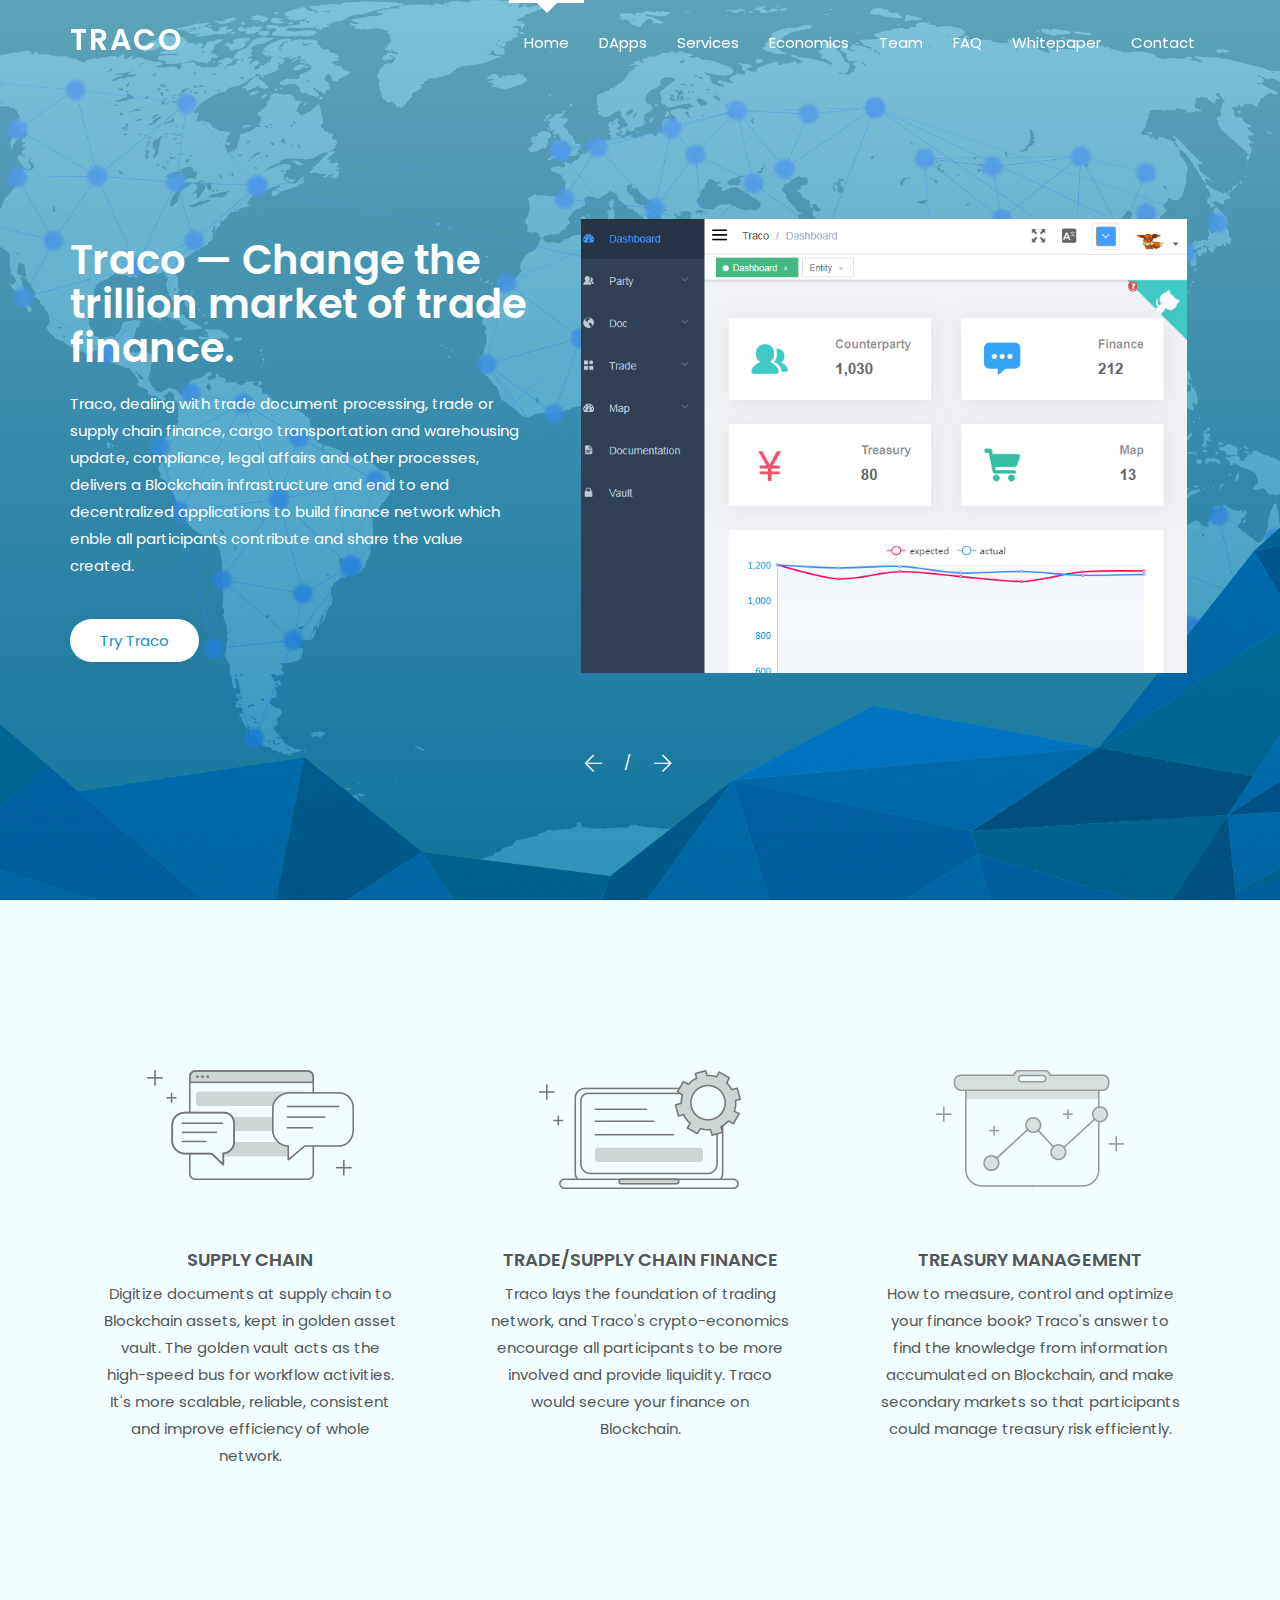
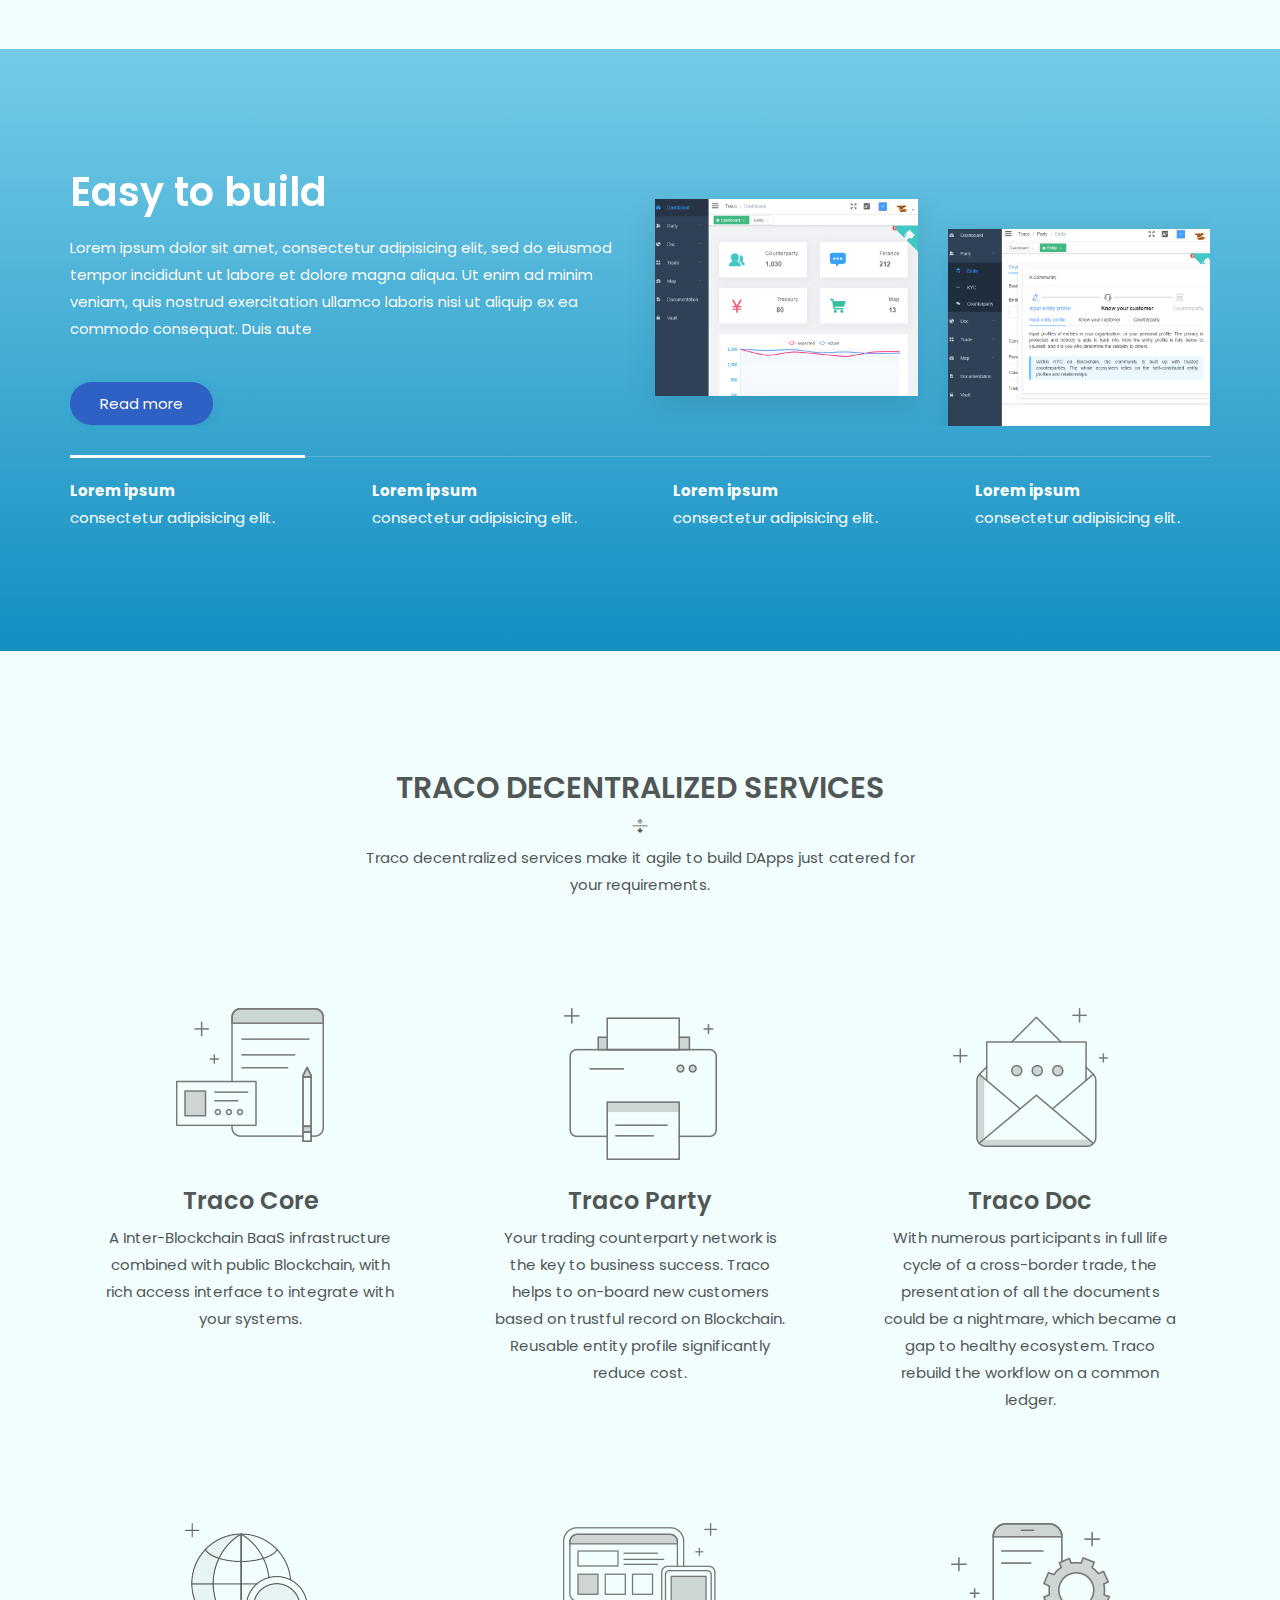
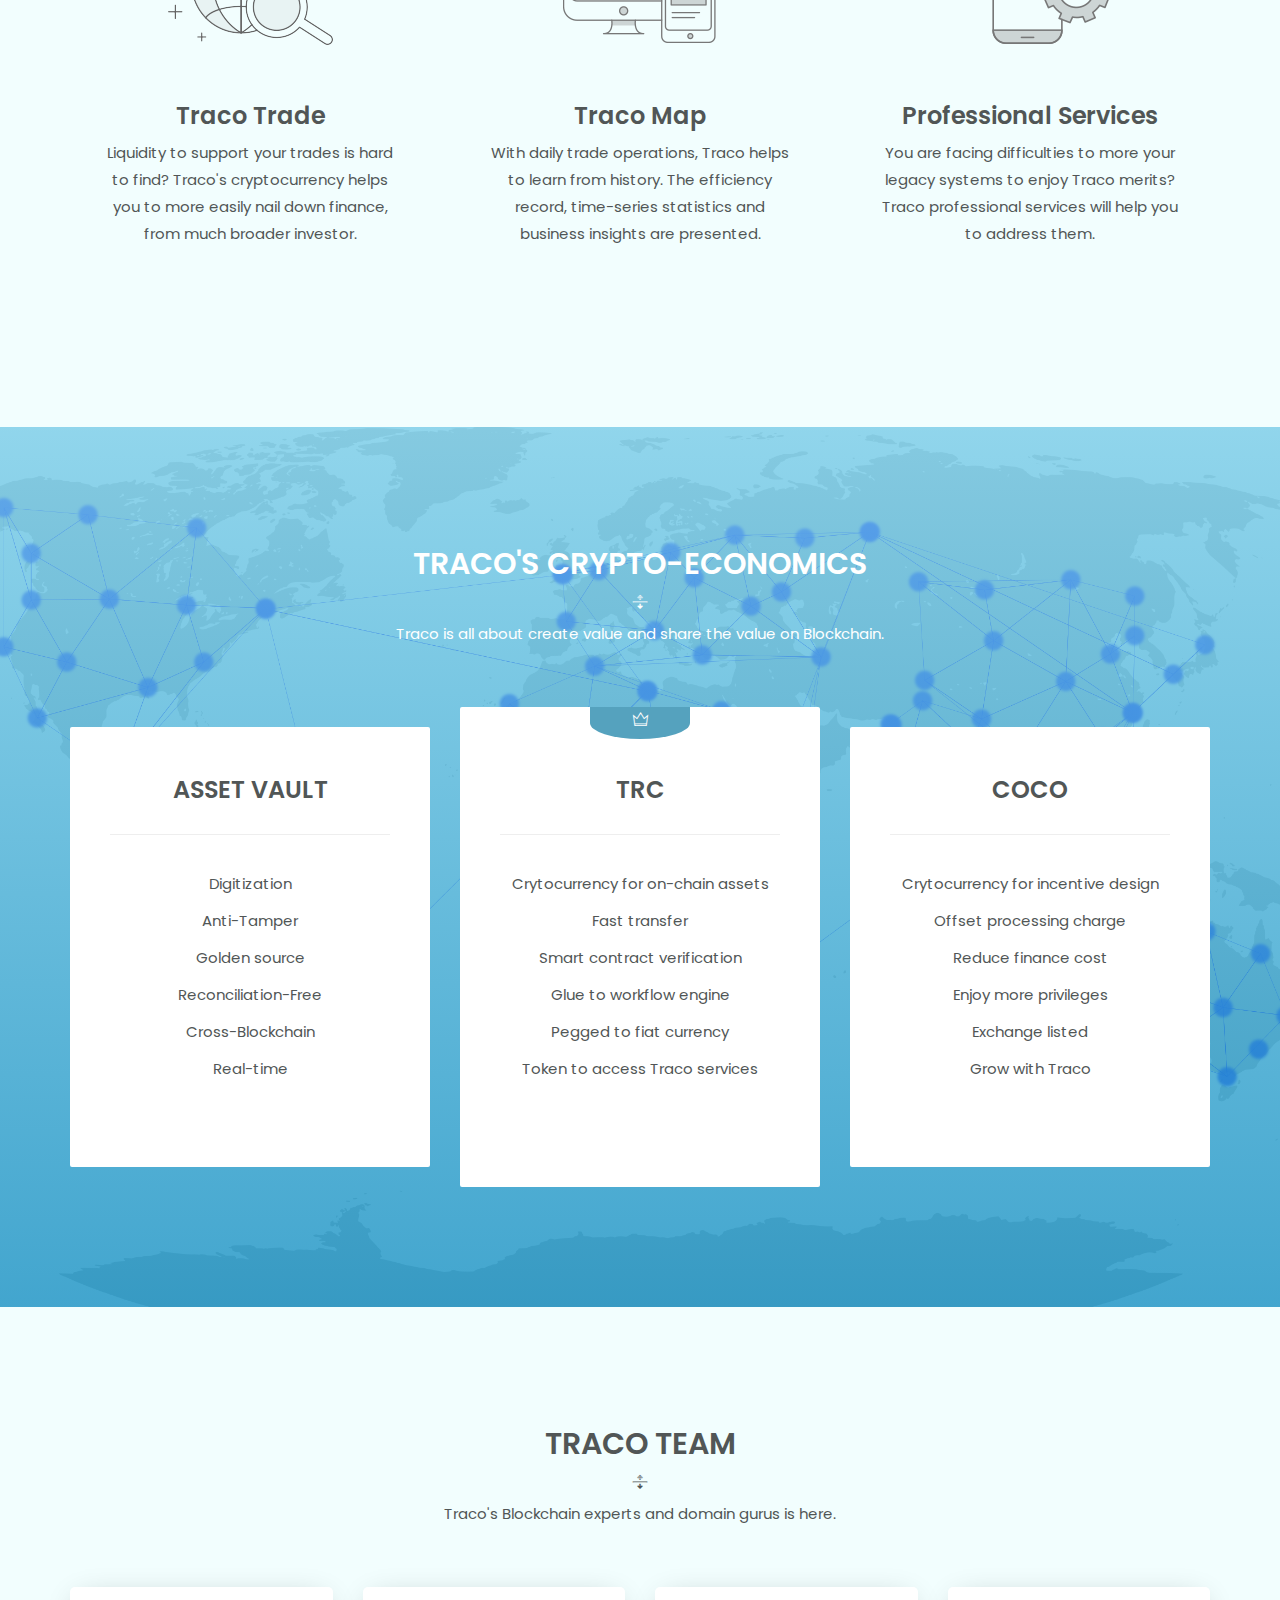
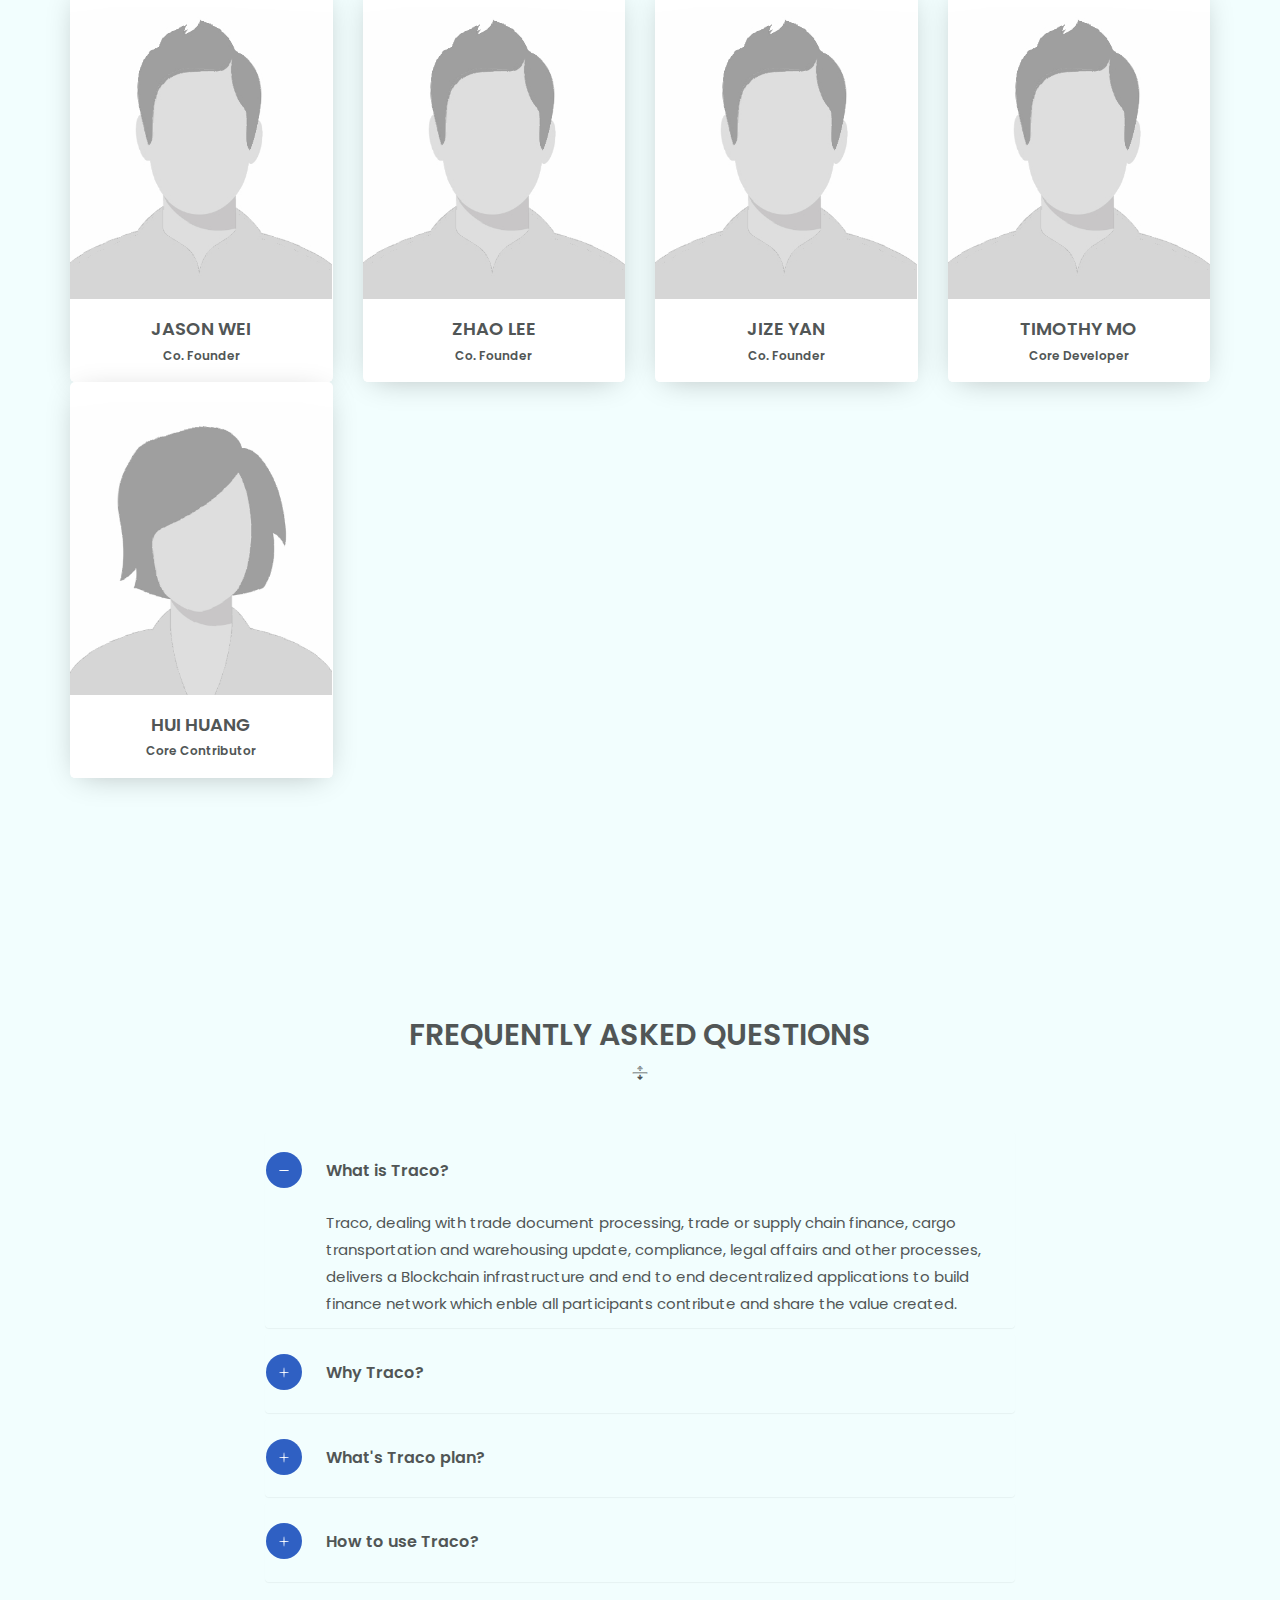
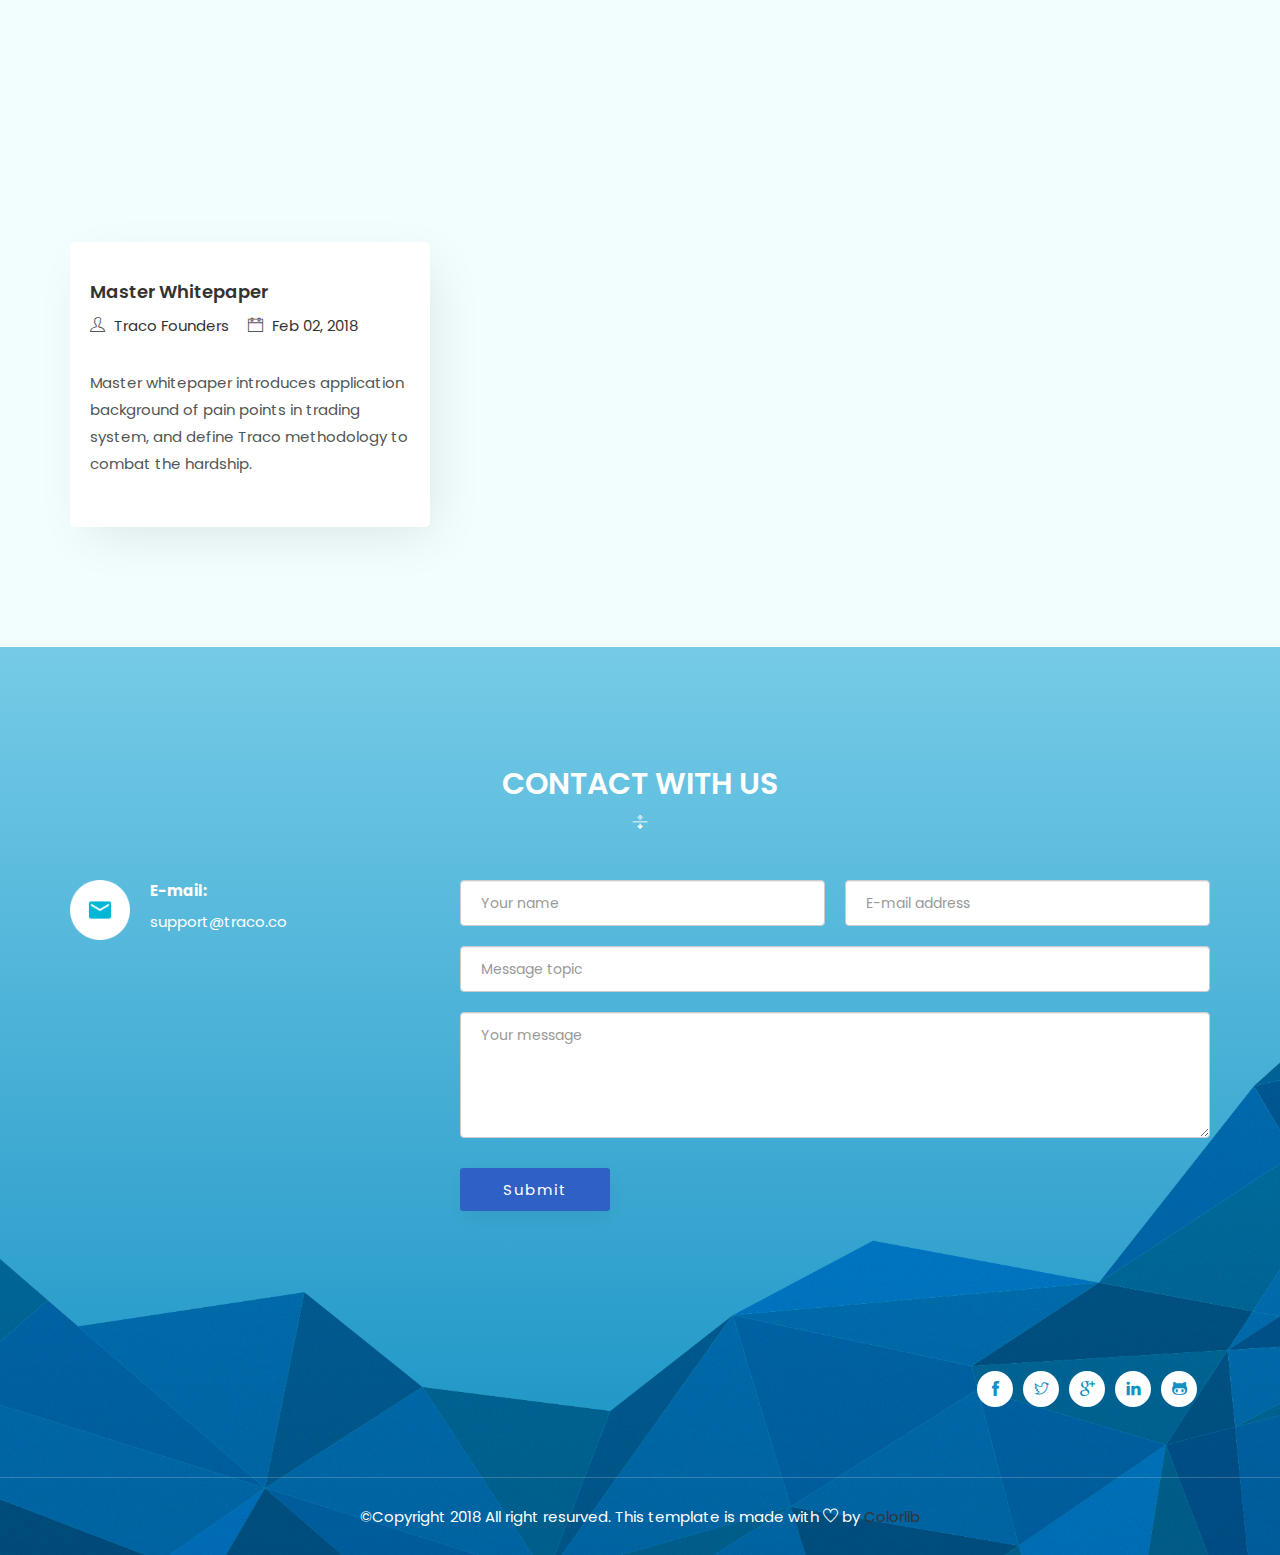
==== docs/index.html @ ba8f46cf "added mem" ====
<!doctype html>
<html class="no-js" lang="zxx">

<head>
    <meta charset="utf-8">
    <meta name="author" content="John Doe">
    <meta name="description" content="">
    <meta name="keywords" content="HTML,CSS,XML,JavaScript">
    <meta http-equiv="x-ua-compatible" content="ie=edge">
    <meta name="viewport" content="width=device-width, initial-scale=1.0">
    <!-- Title -->
    <title>Traco</title>
    <!-- Place favicon.ico in the root directory -->
    <link rel="apple-touch-icon" href="images/apple-touch-icon.png">
    <link rel="shortcut icon" type="image/ico" href="images/favicon.ico" />
    <!-- Plugin-CSS -->
    <link rel="stylesheet" href="css/bootstrap.min.css">
    <link rel="stylesheet" href="css/owl.carousel.min.css">
    <link rel="stylesheet" href="css/themify-icons.css">
    <link rel="stylesheet" href="css/magnific-popup.css">
    <link rel="stylesheet" href="css/animate.css">
    <!-- Main-Stylesheets -->
    <link rel="stylesheet" href="css/normalize.css">
    <link rel="stylesheet" href="style.css">
    <link rel="stylesheet" href="css/responsive.css">
    <script src="js/vendor/modernizr-2.8.3.min.js"></script>

    <!--[if lt IE 9]>
        <script src="//oss.maxcdn.com/html5shiv/3.7.2/html5shiv.min.js"></script>
        <script src="//oss.maxcdn.com/respond/1.4.2/respond.min.js"></script>
    <![endif]-->
</head>

<body data-spy="scroll" data-target="#primary-menu">

    <div class="preloader">
        <div class="sk-folding-cube">
            <div class="sk-cube1 sk-cube"></div>
            <div class="sk-cube2 sk-cube"></div>
            <div class="sk-cube4 sk-cube"></div>
            <div class="sk-cube3 sk-cube"></div>
        </div>
    </div>
    <!--Mainmenu-area-->
    <div class="mainmenu-area" data-spy="affix" data-offset-top="100">
        <div class="container">
            <!--Logo-->
            <div class="navbar-header">
                <button type="button" class="navbar-toggle" data-toggle="collapse" data-target="#primary-menu">
                    <span class="icon-bar"></span>
                    <span class="icon-bar"></span>
                    <span class="icon-bar"></span>
                </button>
                <a href="#" class="navbar-brand logo">
                    <h2>Traco</h2>
                </a>
            </div>
            <!--Logo/-->
            <nav class="collapse navbar-collapse" id="primary-menu">
                <ul class="nav navbar-nav navbar-right">
                    <li class="active"><a href="#home-page">Home</a></li>
                    <li><a href="#service-page">DApps</a></li>
                    <li><a href="#feature-page">Services</a></li>
                    <li><a href="#price-page">Economics</a></li>
                    <li><a href="#team-page">Team</a></li>
                    <li><a href="#faq-page">FAQ</a></li>
                    <li><a href="#blog-page">Whitepaper</a></li>
                    <li><a href="#contact-page">Contact</a></li>
                </ul>
            </nav>
        </div>
    </div>
    <!--Mainmenu-area/-->



    <!--Header-area-->
    <header class="header-area overlay full-height relative v-center" id="home-page">
        <div class="absolute anlge-bg"></div>
        <div class="container">
            <div class="row v-center">
                <div class="col-xs-12 col-md-5 header-text">
                    <h2>Traco &mdash;  Change the trillion market of trade finance.</h2>
                    <p>Traco, dealing with trade document processing, trade or supply chain finance, cargo transportation and warehousing update, compliance, legal affairs and other processes, delivers a Blockchain infrastructure and end to end decentralized applications to build finance network which enble all participants contribute and share the value created.</p>
                    <a href="http://traco.co/traco.html" class="button white">Try Traco</a>
                </div>
                <div class="hidden-xs hidden-sm col-md-7 text-right">
                    <div class="screen-box screen-slider">
                        <div class="item">
                            <img src="images/screen-1.jpg" alt="">
                        </div>
                        <div class="item">
                            <img src="images/screen-2.jpg" alt="">
                        </div>
                        <div class="item">
                            <img src="images/screen-3.jpg" alt="">
                        </div>
                        <div class="item">
                            <img src="images/screen-4.jpg" alt="">
                        </div>
                        <div class="item">
                            <img src="images/screen-5.jpg" alt="">
                        </div>
                    </div>
                </div>
            </div>
        </div>
    </header>
    <!--Header-area/-->



    <!--Feature-area-->
    <section class="gray-bg section-padding" id="service-page">
        <div class="container">
            <div class="row">
                <div class="col-xs-12 col-sm-4">
                    <div class="box">
                        <div class="box-icon">
                            <img src="images/service-icon-1.png" alt="">
                        </div>
                        <h4>Supply Chain</h4>
                        <p>Digitize documents at supply chain to Blockchain assets, kept in golden asset vault. The golden vault acts as the high-speed bus for workflow activities. It's more scalable, reliable, consistent and improve efficiency of whole network.</p>
                    </div>
                </div>
                <div class="col-xs-12 col-sm-4">
                    <div class="box">
                        <div class="box-icon">
                            <img src="images/service-icon-2.png" alt="">
                        </div>
                        <h4>Trade/Supply Chain Finance</h4>
                        <p>Traco lays the foundation of trading network, and Traco's crypto-economics encourage all participants to be more involved and provide liquidity. Traco would secure your finance on Blockchain.</p>
                    </div>
                </div>
                <div class="col-xs-12 col-sm-4">
                    <div class="box">
                        <div class="box-icon">
                            <img src="images/service-icon-3.png" alt="">
                        </div>
                        <h4>Treasury Management</h4>
                        <p>How to measure, control and optimize your finance book? Traco's answer to find the knowledge from information accumulated on Blockchain, and make secondary markets so that participants could manage treasury risk efficiently.</p>
                    </div>
                </div>
            </div>
        </div>
    </section>
    <!--Feature-area/-->

    <section class="angle-bg sky-bg section-padding">
        <div class="container">
            <div class="row">
                <div class="col-xs-12">
                    <div id="caption_slide" class="carousel slide caption-slider" data-ride="carousel">
                        <div class="carousel-inner" role="listbox">
                            <div class="item active row">
                                <div class="v-center">
                                    <div class="col-xs-12 col-md-6">
                                        <div class="caption-title" data-animation="animated fadeInUp">
                                            <h2>Easy to build</h2>
                                        </div>
                                        <div class="caption-desc" data-animation="animated fadeInUp">
                                            <p>Lorem ipsum dolor sit amet, consectetur adipisicing elit, sed do eiusmod tempor incididunt ut labore et dolore magna aliqua. Ut enim ad minim veniam, quis nostrud exercitation ullamco laboris nisi ut aliquip ex ea commodo consequat. Duis aute</p>
                                        </div>
                                        <div class="caption-button" data-animation="animated fadeInUp">
                                            <a href="#" class="button">Read more</a>
                                        </div>
                                    </div>
                                    <div class="col-xs-6 col-md-3">
                                        <div class="caption-photo one" data-animation="animated fadeInRight">
                                            <img src="images/screen-1.jpg" alt="">
                                        </div>
                                    </div>
                                    <div class="col-xs-6 col-md-3">
                                        <div class="caption-photo two" data-animation="animated fadeInRight">
                                            <img src="images/screen-2.jpg" alt="">
                                        </div>
                                    </div>
                                </div>
                            </div>
                            <div class="item row">
                                <div class="v-center">
                                    <div class="col-xs-12 col-md-6">
                                        <div class="caption-title" data-animation="animated fadeInUp">
                                            <h2>Easy to use</h2>
                                        </div>
                                        <div class="caption-desc" data-animation="animated fadeInUp">
                                            <p>Lorem ipsum dolor sit amet, consectetur adipisicing elit, sed do eiusmod tempor incididunt ut labore et dolore magna aliqua. Ut enim ad minim veniam, quis nostrud exercitation ullamco laboris nisi ut aliquip ex ea commodo consequat. Duis aute</p>
                                        </div>
                                        <div class="caption-button" data-animation="animated fadeInUp">
                                            <a href="#" class="button">Read more</a>
                                        </div>
                                    </div>
                                    <div class="col-xs-6 col-md-3">
                                        <div class="caption-photo one" data-animation="animated fadeInRight">
                                            <img src="images/screen-3.jpg" alt="">
                                        </div>
                                    </div>
                                    <div class="col-xs-6 col-md-3">
                                        <div class="caption-photo two" data-animation="animated fadeInRight">
                                            <img src="images/screen-4.jpg" alt="">
                                        </div>
                                    </div>
                                </div>
                            </div>
                            <div class="item row">
                                <div class="v-center">
                                    <div class="col-xs-12 col-md-6">
                                        <div class="caption-title" data-animation="animated fadeInUp">
                                            <h2>Easy to customize</h2>
                                        </div>
                                        <div class="caption-desc" data-animation="animated fadeInUp">
                                            <p>Lorem ipsum dolor sit amet, consectetur adipisicing elit, sed do eiusmod tempor incididunt ut labore et dolore magna aliqua. Ut enim ad minim veniam, quis nostrud exercitation ullamco laboris nisi ut aliquip ex ea commodo consequat. Duis aute</p>
                                        </div>
                                        <div class="caption-button" data-animation="animated fadeInUp">
                                            <a href="#" class="button">Read more</a>
                                        </div>
                                    </div>
                                    <div class="col-xs-6 col-md-3">
                                        <div class="caption-photo one" data-animation="animated fadeInRight">
                                            <img src="images/screen-7.jpg" alt="">
                                        </div>
                                    </div>
                                    <div class="col-xs-6 col-md-3">
                                        <div class="caption-photo two" data-animation="animated fadeInRight">
                                            <img src="images/screen-2.jpg" alt="">
                                        </div>
                                    </div>
                                </div>
                            </div>
                            <div class="item row">
                                <div class="v-center">
                                    <div class="col-xs-12 col-md-6">
                                        <div class="caption-title" data-animation="animated fadeInUp">
                                            <h2>Awesome design</h2>
                                        </div>
                                        <div class="caption-desc" data-animation="animated fadeInUp">
                                            <p>Lorem ipsum dolor sit amet, consectetur adipisicing elit, sed do eiusmod tempor incididunt ut labore et dolore magna aliqua. Ut enim ad minim veniam, quis nostrud exercitation ullamco laboris nisi ut aliquip ex ea commodo consequat. Duis aute</p>
                                        </div>
                                        <div class="caption-button" data-animation="animated fadeInUp">
                                            <a href="#" class="button">Read more</a>
                                        </div>
                                    </div>
                                    <div class="col-xs-6 col-md-3">
                                        <div class="caption-photo one" data-animation="animated fadeInRight">
                                            <img src="images/screen-3.jpg" alt="">
                                        </div>
                                    </div>
                                    <div class="col-xs-6 col-md-3">
                                        <div class="caption-photo two" data-animation="animated fadeInRight">
                                            <img src="images/screen-4.jpg" alt="">
                                        </div>
                                    </div>
                                </div>
                            </div>
                        </div>
                        <!-- Indicators -->
                        <ol class="carousel-indicators caption-indector">
                            <li data-target="#caption_slide" data-slide-to="0" class="active">
                                <strong>Lorem ipsum </strong>consectetur adipisicing elit.
                            </li>
                            <li data-target="#caption_slide" data-slide-to="1">
                                <strong>Lorem ipsum </strong>consectetur adipisicing elit.
                            </li>
                            <li data-target="#caption_slide" data-slide-to="2">
                                <strong>Lorem ipsum </strong>consectetur adipisicing elit.
                            </li>
                            <li data-target="#caption_slide" data-slide-to="3">
                                <strong>Lorem ipsum </strong>consectetur adipisicing elit.
                            </li>
                        </ol>
                    </div>
                </div>
            </div>
        </div>
    </section>



    <section class="gray-bg section-padding" id="feature-page">
        <div class="container">
            <div class="row">
                <div class="col-xs-12 col-sm-6 col-sm-offset-3 text-center">
                    <div class="page-title">
                        <h2>Traco Decentralized Services</h2>
                        <p>Traco decentralized services make it agile to build DApps just catered for your requirements.</p>
                    </div>
                </div>
            </div>
            <div class="row">
                <div class="col-xs-12 col-sm-6 col-md-4">
                    <div class="box">
                        <div class="box-icon">
                            <img src="images/portfolio-icon-1.png" alt="">
                        </div>
                        <h3>Traco Core</h3>
                        <p>A Inter-Blockchain BaaS infrastructure combined with public Blockchain, with rich access interface to integrate with your systems.</p>
                    </div>
                </div>
                <div class="col-xs-12 col-sm-6 col-md-4">
                    <div class="box">
                        <div class="box-icon">
                            <img src="images/portfolio-icon-2.png" alt="">
                        </div>
                        <h3>Traco Party</h3>
                        <p>Your trading  counterparty network is the key to business success. Traco helps to on-board new customers based on trustful record on Blockchain. Reusable entity profile significantly reduce cost.</p>
                    </div>
                </div>
                <div class="col-xs-12 col-sm-6 col-md-4">
                    <div class="box">
                        <div class="box-icon">
                            <img src="images/portfolio-icon-3.png" alt="">
                        </div>
                        <h3>Traco Doc</h3>
                        <p>With numerous participants in full life cycle of a cross-border trade, the presentation of all the documents could be a nightmare, which became a gap to healthy ecosystem. Traco rebuild the workflow on a common ledger.</p>
                    </div>
                </div>
                <div class="col-xs-12 col-sm-6 col-md-4">
                    <div class="box">
                        <div class="box-icon">
                            <img src="images/portfolio-icon-4.png" alt="">
                        </div>
                        <h3>Traco Trade</h3>
                        <p>Liquidity to support your trades is hard to find? Traco's cryptocurrency helps you to more easily nail down finance, from much broader investor.</p>
                    </div>
                </div>
                <div class="col-xs-12 col-sm-6 col-md-4">
                    <div class="box">
                        <div class="box-icon">
                            <img src="images/portfolio-icon-6.png" alt="">
                        </div>
                        <h3>Traco Map</h3>
                        <p>With daily trade operations, Traco helps to learn from history. The efficiency record, time-series statistics and business insights are presented.</p>
                    </div>
                </div>
                <div class="col-xs-12 col-sm-6 col-md-4">
                    <div class="box">
                        <div class="box-icon">
                            <img src="images/portfolio-icon-5.png" alt="">
                        </div>
                        <h3>Professional Services</h3>
                        <p>You are facing difficulties to more your legacy systems to enjoy Traco merits? Traco professional services will help you to address them.</p>
                    </div>
                </div>
            </div>
        </div>
    </section>




    <section class="price-area overlay section-padding" id="price-page">
        <div class="container">
            <div class="row">
                <div class="col-xs-12 col-sm-6 col-sm-offset-3 text-center">
                    <div class="page-title">
                        <h2>Traco's Crypto-Economics</h2>
                        <p>Traco is all about create value and share the value on Blockchain.</p>
                    </div>
                </div>
            </div>
            <div class="row">
                <div class="col-xs-12 col-sm-4">
                    <div class="price-table">
                        <h3 class="text-uppercase price-title">Asset Vault</h3>
                        <hr>
                        <ul class="list-unstyled">
                            <li>Digitization</li>
                            <li>Anti-Tamper</li>
                            <li>Golden source</li>
                            <li>Reconciliation-Free</li>
                            <li>Cross-Blockchain</li>
                            <li>Real-time</li>
                        </ul>
                    </div>
                </div>
                <div class="col-xs-12 col-sm-4">
                    <div class="price-table active">
                        <span class="price-info"><span class="ti-crown"></span></span>
                        <h3 class="text-uppercase price-title">TRC</h3>
                        <hr>
                        <ul class="list-unstyled">
                            <li>Crytocurrency for on-chain assets</li>
                            <li>Fast transfer</li>
                            <li>Smart contract verification</li>
                            <li>Glue to workflow engine</li>
                            <li>Pegged to fiat currency</li>
                            <li>Token to access Traco services</li>
                        </ul>
                    </div>
                </div>
                <div class="col-xs-12 col-sm-4">
                    <div class="price-table">
                        <h3 class="text-uppercase price-title">Coco</h3>
                        <hr>
                        <ul class="list-unstyled">
                            <li>Crytocurrency for incentive design</li>
                            <li>Offset processing charge</li>
                            <li>Reduce finance cost</li>
                            <li>Enjoy more privileges</li>
                            <li>Exchange listed</li>
                            <li>Grow with Traco</li>
                        </ul>
                    </div>
                </div>
            </div>
        </div>
    </section>



    <section class="section-padding gray-bg" id="team-page">
        <div class="container">
            <div class="row">
                <div class="col-xs-12 col-sm-6 col-sm-offset-3 text-center">
                    <div class="page-title">
                        <h2>Traco team</h2>
                        <p>Traco's Blockchain experts and domain gurus is here.</p>
                    </div>
                </div>
            </div>
            <div class="row">
                <div class="col-xs-12 col-sm-6 col-md-3">
                    <div class="single-team">
                        <div class="team-photo">
                            <img src="images/team-section-1.png" alt="">
                        </div>
                        <h4>Jason Wei</h4>
                        <h6>Co. Founder</h6>
                        <ul class="social-menu">
                            <li><a href="#"><i class="ti-facebook"></i></a></li>
                            <li><a href="#"><i class="ti-twitter"></i></a></li>
                            <li><a href="#"><i class="ti-linkedin"></i></a></li>
                            <li><a href="#"><i class="ti-pinterest"></i></a></li>
                        </ul>
                    </div>
                </div>
                <div class="col-xs-12 col-sm-6 col-md-3">
                    <div class="single-team">
                        <div class="team-photo">
                            <img src="images/team-section-2.png" alt="">
                        </div>
                        <h4>Zhao Lee</h4>
                        <h6>Co. Founder</h6>
                        <ul class="social-menu">
                            <li><a href="#"><i class="ti-facebook"></i></a></li>
                            <li><a href="#"><i class="ti-twitter"></i></a></li>
                            <li><a href="#"><i class="ti-linkedin"></i></a></li>
                            <li><a href="#"><i class="ti-pinterest"></i></a></li>
                        </ul>
                    </div>
                </div>
                <div class="col-xs-12 col-sm-6 col-md-3">
                    <div class="single-team">
                        <div class="team-photo">
                            <img src="images/team-section-3.png" alt="">
                        </div>
                        <h4>Jize Yan</h4>
                        <h6>Co. Founder</h6>
                        <ul class="social-menu">
                            <li><a href="#"><i class="ti-facebook"></i></a></li>
                            <li><a href="#"><i class="ti-twitter"></i></a></li>
                            <li><a href="#"><i class="ti-linkedin"></i></a></li>
                            <li><a href="#"><i class="ti-pinterest"></i></a></li>
                        </ul>
                    </div>
                </div>
                <div class="col-xs-12 col-sm-6 col-md-3">
                    <div class="single-team">
                        <div class="team-photo">
                            <img src="images/team-section-4.png" alt="">
                        </div>
                        <h4>Timothy Mo</h4>
                        <h6>Core Developer</h6>
                        <ul class="social-menu">
                            <li><a href="#"><i class="ti-facebook"></i></a></li>
                            <li><a href="#"><i class="ti-twitter"></i></a></li>
                            <li><a href="#"><i class="ti-linkedin"></i></a></li>
                            <li><a href="#"><i class="ti-pinterest"></i></a></li>
                        </ul>
                    </div>
                </div>
                <div class="col-xs-12 col-sm-6 col-md-3">
                    <div class="single-team">           
                        <div class="team-photo">            
                            <img src="images/team-section-5.png" alt="">
                        </div>
                        <h4>Hui Huang</h4>             
                        <h6>Core Contributor</h6>         
                        <ul class="social-menu">            
                            <li><a href="#"><i class="ti-facebook"></i></a></li>
                            <li><a href="#"><i class="ti-twitter"></i></a></li>
                            <li><a href="#"><i class="ti-linkedin"></i></a></li>
                            <li><a href="#"><i class="ti-pinterest"></i></a></li>
                        </ul>
                    </div>
                </div>                
            </div>
        </div>
    </section>

    <section class="gray-bg section-padding" id="faq-page">
        <div class="container">
            <div class="row">
                <div class="col-xs-12 col-sm-6 col-sm-offset-3 text-center">
                    <div class="page-title">
                        <h2>Frequently Asked Questions</h2>
                    </div>
                </div>
            </div>
            <div class="row">
                <div class="col-xs-12 col-sm-10 col-sm-offset-1 col-md-8 col-md-offset-2">
                    <div class="panel-group" id="accordion">
                        <div class="panel">
                            <h4 class="panel-title">
                                <a data-toggle="collapse" data-parent="#accordion" href="#collapse1" aria-expanded="true">What is Traco?</a>
                            </h4>
                            <div id="collapse1" class="panel-collapse collapse in">
                              <p>Traco, dealing with trade document processing, trade or supply chain finance, cargo transportation and warehousing update, compliance, legal affairs and other processes, delivers a Blockchain infrastructure and end to end decentralized applications to build finance network which enble all participants contribute and share the value created.</p>
                            </div>
                        </div>
                        <div class="panel">
                            <h4 class="panel-title">
                                <a data-toggle="collapse" data-parent="#accordion" href="#collapse2">Why Traco?</a>
                            </h4>
                            <div id="collapse2" class="panel-collapse collapse">
                            </div>
                        </div>
                        <div class="panel">
                            <h4 class="panel-title">
                                <a data-toggle="collapse" data-parent="#accordion" href="#collapse3">What's Traco plan?</a>
                            </h4>
                            <div id="collapse3" class="panel-collapse collapse">
                            </div>
                        </div>
                        <div class="panel">
                            <h4 class="panel-title">
                                <a data-toggle="collapse" data-parent="#accordion" href="#collapse4">How to use Traco?</a>
                            </h4>
                            <div id="collapse4" class="panel-collapse collapse">
                            </div>
                        </div>
                    </div>
                </div>
            </div>
        </div>
    </section>

    <section class="section-padding gray-bg" id="blog-page">
        <div class="container">
            <div class="row">
                <div class="col-xs-12 col-sm-4">
                    <div class="single-blog">
                        <div class="blog-photo">
                        </div>
                        <div class="blog-content">
                            <h3><a href="http://traco.co/whitepaper/master.pdf">Master Whitepaper</a></h3>
                            <ul class="blog-meta">
                                <li><span class="ti-user"></span> <a href="#">Traco Founders</a></li>
                                <li><span class="ti-calendar"></span> <a href="#">Feb 02, 2018</a></li>
                            </ul>
                            <p>Master whitepaper introduces application background of pain points in trading system, and define Traco methodology to combat the hardship.
                            </p>
                        </div>
                    </div>
                </div>
            </div>
        </div>
    </section>





    <footer class="footer-area relative sky-bg" id="contact-page">
        <div class="absolute footer-bg"></div>
        <div class="footer-top">
            <div class="container">
                <div class="row">
                    <div class="col-xs-12 col-sm-6 col-sm-offset-3 text-center">
                        <div class="page-title">
                            <h2>Contact with us</h2>
                        </div>
                    </div>
                </div>
                <div class="row">
                    <div class="col-xs-12 col-md-4">
                        <address class="side-icon-boxes">
                            <div class="side-icon-box">
                                <div class="side-icon">
                                    <img src="images/mail-arrow.png" alt="">
                                </div>
                                <p><strong>E-mail: </strong>
                                    <a href="mailto:support@traco.co">support@traco.co</a> 
                                </p>
                            </div>
                        </address>
                    </div>
                    <div class="col-xs-12 col-md-8">
                        <form action="process.php" id="contact-form" method="post" class="contact-form">
                            <div class="form-double">
                                <input type="text" id="form-name" name="form-name" placeholder="Your name" class="form-control" required="required">
                                <input type="email" id="form-email" name="form-email" class="form-control" placeholder="E-mail address" required="required">
                            </div>
                            <input type="text" id="form-subject" name="form-subject" class="form-control" placeholder="Message topic">
                            <textarea name="message" id="form-message" name="form-message" rows="5" class="form-control" placeholder="Your message" required="required"></textarea>
                            <button type="sibmit" class="button">Submit</button>
                        </form>
                    </div>
                </div>
            </div>
        </div>
        <div class="footer-middle">
            <div class="container">
                <div class="row">
                    <div class="col-xs-12 col-sm-6 pull-right">
                        <ul class="social-menu text-right x-left">
                            <li><a href="#"><i class="ti-facebook"></i></a></li>
                            <li><a href="#"><i class="ti-twitter"></i></a></li>
                            <li><a href="#"><i class="ti-google"></i></a></li>
                            <li><a href="#"><i class="ti-linkedin"></i></a></li>
                            <li><a href="#"><i class="ti-github"></i></a></li>
                        </ul>
                    </div>
                    <div class="col-xs-12 col-sm-6">
                    </div>
                </div>
            </div>
        </div>
        <div class="footer-bottom">
            <div class="container">
                <div class="row">
                    <div class="col-xs-12 text-center">
                        <p>&copy;Copyright 2018 All right resurved.  This template is made with <i class="ti-heart" aria-hidden="true"></i> by <a href="https://colorlib.com">Colorlib</a></p>
                    </div>
                </div>
            </div>
        </div>
    </footer>





    <!--Vendor-JS-->
    <script src="js/vendor/jquery-1.12.4.min.js"></script>
    <script src="js/vendor/bootstrap.min.js"></script>
    <!--Plugin-JS-->
    <script src="js/owl.carousel.min.js"></script>
    <script src="js/contact-form.js"></script>
    <script src="js/jquery.parallax-1.1.3.js"></script>
    <script src="js/scrollUp.min.js"></script>
    <script src="js/magnific-popup.min.js"></script>
    <script src="js/wow.min.js"></script>
    <!--Main-active-JS-->
    <script src="js/main.js"></script>
</body>

</html>
---- docs/css/themify-icons.css ----
@font-face {
	font-family: 'themify';
	src:url('../fonts/themify.eot?-fvbane');
	src:url('../fonts/themify.eot?#iefix-fvbane') format('embedded-opentype'),
		url('../fonts/themify.woff?-fvbane') format('woff'),
		url('../fonts/themify.ttf?-fvbane') format('truetype'),
		url('../fonts/themify.svg?-fvbane#themify') format('svg');
	font-weight: normal;
	font-style: normal;
}

[class^="ti-"], [class*=" ti-"] {
	font-family: 'themify';
	speak: none;
	font-style: normal;
	font-weight: normal;
	font-variant: normal;
	text-transform: none;
	line-height: 1;

	/* Better Font Rendering =========== */
	-webkit-font-smoothing: antialiased;
	-moz-osx-font-smoothing: grayscale;
}

.ti-wand:before {
	content: "\e600";
}
.ti-volume:before {
	content: "\e601";
}
.ti-user:before {
	content: "\e602";
}
.ti-unlock:before {
	content: "\e603";
}
.ti-unlink:before {
	content: "\e604";
}
.ti-trash:before {
	content: "\e605";
}
.ti-thought:before {
	content: "\e606";
}
.ti-target:before {
	content: "\e607";
}
.ti-tag:before {
	content: "\e608";
}
.ti-tablet:before {
	content: "\e609";
}
.ti-star:before {
	content: "\e60a";
}
.ti-spray:before {
	content: "\e60b";
}
.ti-signal:before {
	content: "\e60c";
}
.ti-shopping-cart:before {
	content: "\e60d";
}
.ti-shopping-cart-full:before {
	content: "\e60e";
}
.ti-settings:before {
	content: "\e60f";
}
.ti-search:before {
	content: "\e610";
}
.ti-zoom-in:before {
	content: "\e611";
}
.ti-zoom-out:before {
	content: "\e612";
}
.ti-cut:before {
	content: "\e613";
}
.ti-ruler:before {
	content: "\e614";
}
.ti-ruler-pencil:before {
	content: "\e615";
}
.ti-ruler-alt:before {
	content: "\e616";
}
.ti-bookmark:before {
	content: "\e617";
}
.ti-bookmark-alt:before {
	content: "\e618";
}
.ti-reload:before {
	content: "\e619";
}
.ti-plus:before {
	content: "\e61a";
}
.ti-pin:before {
	content: "\e61b";
}
.ti-pencil:before {
	content: "\e61c";
}
.ti-pencil-alt:before {
	content: "\e61d";
}
.ti-paint-roller:before {
	content: "\e61e";
}
.ti-paint-bucket:before {
	content: "\e61f";
}
.ti-na:before {
	content: "\e620";
}
.ti-mobile:before {
	content: "\e621";
}
.ti-minus:before {
	content: "\e622";
}
.ti-medall:before {
	content: "\e623";
}
.ti-medall-alt:before {
	content: "\e624";
}
.ti-marker:before {
	content: "\e625";
}
.ti-marker-alt:before {
	content: "\e626";
}
.ti-arrow-up:before {
	content: "\e627";
}
.ti-arrow-right:before {
	content: "\e628";
}
.ti-arrow-left:before {
	content: "\e629";
}
.ti-arrow-down:before {
	content: "\e62a";
}
.ti-lock:before {
	content: "\e62b";
}
.ti-location-arrow:before {
	content: "\e62c";
}
.ti-link:before {
	content: "\e62d";
}
.ti-layout:before {
	content: "\e62e";
}
.ti-layers:before {
	content: "\e62f";
}
.ti-layers-alt:before {
	content: "\e630";
}
.ti-key:before {
	content: "\e631";
}
.ti-import:before {
	content: "\e632";
}
.ti-image:before {
	content: "\e633";
}
.ti-heart:before {
	content: "\e634";
}
.ti-heart-broken:before {
	content: "\e635";
}
.ti-hand-stop:before {
	content: "\e636";
}
.ti-hand-open:before {
	content: "\e637";
}
.ti-hand-drag:before {
	content: "\e638";
}
.ti-folder:before {
	content: "\e639";
}
.ti-flag:before {
	content: "\e63a";
}
.ti-flag-alt:before {
	content: "\e63b";
}
.ti-flag-alt-2:before {
	content: "\e63c";
}
.ti-eye:before {
	content: "\e63d";
}
.ti-export:before {
	content: "\e63e";
}
.ti-exchange-vertical:before {
	content: "\e63f";
}
.ti-desktop:before {
	content: "\e640";
}
.ti-cup:before {
	content: "\e641";
}
.ti-crown:before {
	content: "\e642";
}
.ti-comments:before {
	content: "\e643";
}
.ti-comment:before {
	content: "\e644";
}
.ti-comment-alt:before {
	content: "\e645";
}
.ti-close:before {
	content: "\e646";
}
.ti-clip:before {
	content: "\e647";
}
.ti-angle-up:before {
	content: "\e648";
}
.ti-angle-right:before {
	content: "\e649";
}
.ti-angle-left:before {
	content: "\e64a";
}
.ti-angle-down:before {
	content: "\e64b";
}
.ti-check:before {
	content: "\e64c";
}
.ti-check-box:before {
	content: "\e64d";
}
.ti-camera:before {
	content: "\e64e";
}
.ti-announcement:before {
	content: "\e64f";
}
.ti-brush:before {
	content: "\e650";
}
.ti-briefcase:before {
	content: "\e651";
}
.ti-bolt:before {
	content: "\e652";
}
.ti-bolt-alt:before {
	content: "\e653";
}
.ti-blackboard:before {
	content: "\e654";
}
.ti-bag:before {
	content: "\e655";
}
.ti-move:before {
	content: "\e656";
}
.ti-arrows-vertical:before {
	content: "\e657";
}
.ti-arrows-horizontal:before {
	content: "\e658";
}
.ti-fullscreen:before {
	content: "\e659";
}
.ti-arrow-top-right:before {
	content: "\e65a";
}
.ti-arrow-top-left:before {
	content: "\e65b";
}
.ti-arrow-circle-up:before {
	content: "\e65c";
}
.ti-arrow-circle-right:before {
	content: "\e65d";
}
.ti-arrow-circle-left:before {
	content: "\e65e";
}
.ti-arrow-circle-down:before {
	content: "\e65f";
}
.ti-angle-double-up:before {
	content: "\e660";
}
.ti-angle-double-right:before {
	content: "\e661";
}
.ti-angle-double-left:before {
	content: "\e662";
}
.ti-angle-double-down:before {
	content: "\e663";
}
.ti-zip:before {
	content: "\e664";
}
.ti-world:before {
	content: "\e665";
}
.ti-wheelchair:before {
	content: "\e666";
}
.ti-view-list:before {
	content: "\e667";
}
.ti-view-list-alt:before {
	content: "\e668";
}
.ti-view-grid:before {
	content: "\e669";
}
.ti-uppercase:before {
	content: "\e66a";
}
.ti-upload:before {
	content: "\e66b";
}
.ti-underline:before {
	content: "\e66c";
}
.ti-truck:before {
	content: "\e66d";
}
.ti-timer:before {
	content: "\e66e";
}
.ti-ticket:before {
	content: "\e66f";
}
.ti-thumb-up:before {
	content: "\e670";
}
.ti-thumb-down:before {
	content: "\e671";
}
.ti-text:before {
	content: "\e672";
}
.ti-stats-up:before {
	content: "\e673";
}
.ti-stats-down:before {
	content: "\e674";
}
.ti-split-v:before {
	content: "\e675";
}
.ti-split-h:before {
	content: "\e676";
}
.ti-smallcap:before {
	content: "\e677";
}
.ti-shine:before {
	content: "\e678";
}
.ti-shift-right:before {
	content: "\e679";
}
.ti-shift-left:before {
	content: "\e67a";
}
.ti-shield:before {
	content: "\e67b";
}
.ti-notepad:before {
	content: "\e67c";
}
.ti-server:before {
	content: "\e67d";
}
.ti-quote-right:before {
	content: "\e67e";
}
.ti-quote-left:before {
	content: "\e67f";
}
.ti-pulse:before {
	content: "\e680";
}
.ti-printer:before {
	content: "\e681";
}
.ti-power-off:before {
	content: "\e682";
}
.ti-plug:before {
	content: "\e683";
}
.ti-pie-chart:before {
	content: "\e684";
}
.ti-paragraph:before {
	content: "\e685";
}
.ti-panel:before {
	content: "\e686";
}
.ti-package:before {
	content: "\e687";
}
.ti-music:before {
	content: "\e688";
}
.ti-music-alt:before {
	content: "\e689";
}
.ti-mouse:before {
	content: "\e68a";
}
.ti-mouse-alt:before {
	content: "\e68b";
}
.ti-money:before {
	content: "\e68c";
}
.ti-microphone:before {
	content: "\e68d";
}
.ti-menu:before {
	content: "\e68e";
}
.ti-menu-alt:before {
	content: "\e68f";
}
.ti-map:before {
	content: "\e690";
}
.ti-map-alt:before {
	content: "\e691";
}
.ti-loop:before {
	content: "\e692";
}
.ti-location-pin:before {
	content: "\e693";
}
.ti-list:before {
	content: "\e694";
}
.ti-light-bulb:before {
	content: "\e695";
}
.ti-Italic:before {
	content: "\e696";
}
.ti-info:before {
	content: "\e697";
}
.ti-infinite:before {
	content: "\e698";
}
.ti-id-badge:before {
	content: "\e699";
}
.ti-hummer:before {
	content: "\e69a";
}
.ti-home:before {
	content: "\e69b";
}
.ti-help:before {
	content: "\e69c";
}
.ti-headphone:before {
	content: "\e69d";
}
.ti-harddrives:before {
	content: "\e69e";
}
.ti-harddrive:before {
	content: "\e69f";
}
.ti-gift:before {
	content: "\e6a0";
}
.ti-game:before {
	content: "\e6a1";
}
.ti-filter:before {
	content: "\e6a2";
}
.ti-files:before {
	content: "\e6a3";
}
.ti-file:before {
	content: "\e6a4";
}
.ti-eraser:before {
	content: "\e6a5";
}
.ti-envelope:before {
	content: "\e6a6";
}
.ti-download:before {
	content: "\e6a7";
}
.ti-direction:before {
	content: "\e6a8";
}
.ti-direction-alt:before {
	content: "\e6a9";
}
.ti-dashboard:before {
	content: "\e6aa";
}
.ti-control-stop:before {
	content: "\e6ab";
}
.ti-control-shuffle:before {
	content: "\e6ac";
}
.ti-control-play:before {
	content: "\e6ad";
}
.ti-control-pause:before {
	content: "\e6ae";
}
.ti-control-forward:before {
	content: "\e6af";
}
.ti-control-backward:before {
	content: "\e6b0";
}
.ti-cloud:before {
	content: "\e6b1";
}
.ti-cloud-up:before {
	content: "\e6b2";
}
.ti-cloud-down:before {
	content: "\e6b3";
}
.ti-clipboard:before {
	content: "\e6b4";
}
.ti-car:before {
	content: "\e6b5";
}
.ti-calendar:before {
	content: "\e6b6";
}
.ti-book:before {
	content: "\e6b7";
}
.ti-bell:before {
	content: "\e6b8";
}
.ti-basketball:before {
	content: "\e6b9";
}
.ti-bar-chart:before {
	content: "\e6ba";
}
.ti-bar-chart-alt:before {
	content: "\e6bb";
}
.ti-back-right:before {
	content: "\e6bc";
}
.ti-back-left:before {
	content: "\e6bd";
}
.ti-arrows-corner:before {
	content: "\e6be";
}
.ti-archive:before {
	content: "\e6bf";
}
.ti-anchor:before {
	content: "\e6c0";
}
.ti-align-right:before {
	content: "\e6c1";
}
.ti-align-left:before {
	content: "\e6c2";
}
.ti-align-justify:before {
	content: "\e6c3";
}
.ti-align-center:before {
	content: "\e6c4";
}
.ti-alert:before {
	content: "\e6c5";
}
.ti-alarm-clock:before {
	content: "\e6c6";
}
.ti-agenda:before {
	content: "\e6c7";
}
.ti-write:before {
	content: "\e6c8";
}
.ti-window:before {
	content: "\e6c9";
}
.ti-widgetized:before {
	content: "\e6ca";
}
.ti-widget:before {
	content: "\e6cb";
}
.ti-widget-alt:before {
	content: "\e6cc";
}
.ti-wallet:before {
	content: "\e6cd";
}
.ti-video-clapper:before {
	content: "\e6ce";
}
.ti-video-camera:before {
	content: "\e6cf";
}
.ti-vector:before {
	content: "\e6d0";
}
.ti-themify-logo:before {
	content: "\e6d1";
}
.ti-themify-favicon:before {
	content: "\e6d2";
}
.ti-themify-favicon-alt:before {
	content: "\e6d3";
}
.ti-support:before {
	content: "\e6d4";
}
.ti-stamp:before {
	content: "\e6d5";
}
.ti-split-v-alt:before {
	content: "\e6d6";
}
.ti-slice:before {
	content: "\e6d7";
}
.ti-shortcode:before {
	content: "\e6d8";
}
.ti-shift-right-alt:before {
	content: "\e6d9";
}
.ti-shift-left-alt:before {
	content: "\e6da";
}
.ti-ruler-alt-2:before {
	content: "\e6db";
}
.ti-receipt:before {
	content: "\e6dc";
}
.ti-pin2:before {
	content: "\e6dd";
}
.ti-pin-alt:before {
	content: "\e6de";
}
.ti-pencil-alt2:before {
	content: "\e6df";
}
.ti-palette:before {
	content: "\e6e0";
}
.ti-more:before {
	content: "\e6e1";
}
.ti-more-alt:before {
	content: "\e6e2";
}
.ti-microphone-alt:before {
	content: "\e6e3";
}
.ti-magnet:before {
	content: "\e6e4";
}
.ti-line-double:before {
	content: "\e6e5";
}
.ti-line-dotted:before {
	content: "\e6e6";
}
.ti-line-dashed:before {
	content: "\e6e7";
}
.ti-layout-width-full:before {
	content: "\e6e8";
}
.ti-layout-width-default:before {
	content: "\e6e9";
}
.ti-layout-width-default-alt:before {
	content: "\e6ea";
}
.ti-layout-tab:before {
	content: "\e6eb";
}
.ti-layout-tab-window:before {
	content: "\e6ec";
}
.ti-layout-tab-v:before {
	content: "\e6ed";
}
.ti-layout-tab-min:before {
	content: "\e6ee";
}
.ti-layout-slider:before {
	content: "\e6ef";
}
.ti-layout-slider-alt:before {
	content: "\e6f0";
}
.ti-layout-sidebar-right:before {
	content: "\e6f1";
}
.ti-layout-sidebar-none:before {
	content: "\e6f2";
}
.ti-layout-sidebar-left:before {
	content: "\e6f3";
}
.ti-layout-placeholder:before {
	content: "\e6f4";
}
.ti-layout-menu:before {
	content: "\e6f5";
}
.ti-layout-menu-v:before {
	content: "\e6f6";
}
.ti-layout-menu-separated:before {
	content: "\e6f7";
}
.ti-layout-menu-full:before {
	content: "\e6f8";
}
.ti-layout-media-right-alt:before {
	content: "\e6f9";
}
.ti-layout-media-right:before {
	content: "\e6fa";
}
.ti-layout-media-overlay:before {
	content: "\e6fb";
}
.ti-layout-media-overlay-alt:before {
	content: "\e6fc";
}
.ti-layout-media-overlay-alt-2:before {
	content: "\e6fd";
}
.ti-layout-media-left-alt:before {
	content: "\e6fe";
}
.ti-layout-media-left:before {
	content: "\e6ff";
}
.ti-layout-media-center-alt:before {
	content: "\e700";
}
.ti-layout-media-center:before {
	content: "\e701";
}
.ti-layout-list-thumb:before {
	content: "\e702";
}
.ti-layout-list-thumb-alt:before {
	content: "\e703";
}
.ti-layout-list-post:before {
	content: "\e704";
}
.ti-layout-list-large-image:before {
	content: "\e705";
}
.ti-layout-line-solid:before {
	content: "\e706";
}
.ti-layout-grid4:before {
	content: "\e707";
}
.ti-layout-grid3:before {
	content: "\e708";
}
.ti-layout-grid2:before {
	content: "\e709";
}
.ti-layout-grid2-thumb:before {
	content: "\e70a";
}
.ti-layout-cta-right:before {
	content: "\e70b";
}
.ti-layout-cta-left:before {
	content: "\e70c";
}
.ti-layout-cta-center:before {
	content: "\e70d";
}
.ti-layout-cta-btn-right:before {
	content: "\e70e";
}
.ti-layout-cta-btn-left:before {
	content: "\e70f";
}
.ti-layout-column4:before {
	content: "\e710";
}
.ti-layout-column3:before {
	content: "\e711";
}
.ti-layout-column2:before {
	content: "\e712";
}
.ti-layout-accordion-separated:before {
	content: "\e713";
}
.ti-layout-accordion-merged:before {
	content: "\e714";
}
.ti-layout-accordion-list:before {
	content: "\e715";
}
.ti-ink-pen:before {
	content: "\e716";
}
.ti-info-alt:before {
	content: "\e717";
}
.ti-help-alt:before {
	content: "\e718";
}
.ti-headphone-alt:before {
	content: "\e719";
}
.ti-hand-point-up:before {
	content: "\e71a";
}
.ti-hand-point-right:before {
	content: "\e71b";
}
.ti-hand-point-left:before {
	content: "\e71c";
}
.ti-hand-point-down:before {
	content: "\e71d";
}
.ti-gallery:before {
	content: "\e71e";
}
.ti-face-smile:before {
	content: "\e71f";
}
.ti-face-sad:before {
	content: "\e720";
}
.ti-credit-card:before {
	content: "\e721";
}
.ti-control-skip-forward:before {
	content: "\e722";
}
.ti-control-skip-backward:before {
	content: "\e723";
}
.ti-control-record:before {
	content: "\e724";
}
.ti-control-eject:before {
	content: "\e725";
}
.ti-comments-smiley:before {
	content: "\e726";
}
.ti-brush-alt:before {
	content: "\e727";
}
.ti-youtube:before {
	content: "\e728";
}
.ti-vimeo:before {
	content: "\e729";
}
.ti-twitter:before {
	content: "\e72a";
}
.ti-time:before {
	content: "\e72b";
}
.ti-tumblr:before {
	content: "\e72c";
}
.ti-skype:before {
	content: "\e72d";
}
.ti-share:before {
	content: "\e72e";
}
.ti-share-alt:before {
	content: "\e72f";
}
.ti-rocket:before {
	content: "\e730";
}
.ti-pinterest:before {
	content: "\e731";
}
.ti-new-window:before {
	content: "\e732";
}
.ti-microsoft:before {
	content: "\e733";
}
.ti-list-ol:before {
	content: "\e734";
}
.ti-linkedin:before {
	content: "\e735";
}
.ti-layout-sidebar-2:before {
	content: "\e736";
}
.ti-layout-grid4-alt:before {
	content: "\e737";
}
.ti-layout-grid3-alt:before {
	content: "\e738";
}
.ti-layout-grid2-alt:before {
	content: "\e739";
}
.ti-layout-column4-alt:before {
	content: "\e73a";
}
.ti-layout-column3-alt:before {
	content: "\e73b";
}
.ti-layout-column2-alt:before {
	content: "\e73c";
}
.ti-instagram:before {
	content: "\e73d";
}
.ti-google:before {
	content: "\e73e";
}
.ti-github:before {
	content: "\e73f";
}
.ti-flickr:before {
	content: "\e740";
}
.ti-facebook:before {
	content: "\e741";
}
.ti-dropbox:before {
	content: "\e742";
}
.ti-dribbble:before {
	content: "\e743";
}
.ti-apple:before {
	content: "\e744";
}
.ti-android:before {
	content: "\e745";
}
.ti-save:before {
	content: "\e746";
}
.ti-save-alt:before {
	content: "\e747";
}
.ti-yahoo:before {
	content: "\e748";
}
.ti-wordpress:before {
	content: "\e749";
}
.ti-vimeo-alt:before {
	content: "\e74a";
}
.ti-twitter-alt:before {
	content: "\e74b";
}
.ti-tumblr-alt:before {
	content: "\e74c";
}
.ti-trello:before {
	content: "\e74d";
}
.ti-stack-overflow:before {
	content: "\e74e";
}
.ti-soundcloud:before {
	content: "\e74f";
}
.ti-sharethis:before {
	content: "\e750";
}
.ti-sharethis-alt:before {
	content: "\e751";
}
.ti-reddit:before {
	content: "\e752";
}
.ti-pinterest-alt:before {
	content: "\e753";
}
.ti-microsoft-alt:before {
	content: "\e754";
}
.ti-linux:before {
	content: "\e755";
}
.ti-jsfiddle:before {
	content: "\e756";
}
.ti-joomla:before {
	content: "\e757";
}
.ti-html5:before {
	content: "\e758";
}
.ti-flickr-alt:before {
	content: "\e759";
}
.ti-email:before {
	content: "\e75a";
}
.ti-drupal:before {
	content: "\e75b";
}
.ti-dropbox-alt:before {
	content: "\e75c";
}
.ti-css3:before {
	content: "\e75d";
}
.ti-rss:before {
	content: "\e75e";
}
.ti-rss-alt:before {
	content: "\e75f";
}
---- docs/style.css ----
/*-----------------------------------------------------------------------------------
Template Name: New HTML5 Template,
Template URI: http://www.themectg.com
Description: This is html5 template
Author: Themectg
Author URI: http://www.themectg.com
Version: 1.0
-----------------------------------------------------------------------------------
CSS INDEX
===================
1. Google font
2. Theme Default CSS
3. Helper-class
4. Button-style
5. Mainmenu-area
6. Section-Background
7. Header-style
8. Headline-style
9. Skills-area
10. Service-area
11. Work-area
12. Team-area
13. Bar-effect-css
14. Masp style
15. Form-style
16. Scroll-To-Top-Button
17. Preloader-css
-----------------------------------------------------------------------------------*/

/*-----------------
1. Google font
------------------*/

@import url('https://fonts.googleapis.com/css?family=Poppins:300,400,500,600,700');

/*-------------------
2. Theme Default CSS
--------------------*/

a {
    text-decoration: none;
    outline: none;
    -webkit-transition: 0.4s;
    transition: 0.4s;
    color: #333333;
}

input:focus,
button:focus,
a:focus,
a:hover {
    text-decoration: none;
    outline: none;
    color: #000000;
}

img {
    max-width: 100%;
    height: auto;
}

h1,
h2,
h3,
h4,
h5,
h6 {
    margin: 0 0 10px;
    font-weight: 600;
}

html,
body {
    height: 100%
}

body {
    font-family: 'Poppins', sans-serif;
    font-weight: 400;
    font-size: 15px;
    line-height: 1.8;
    color: #515656;
}


/* Remove Chrome Input Field's Unwanted Yellow Background Color */

input:-webkit-autofill,
input:-webkit-autofill:hover,
input:-webkit-autofill:focus {
    -webkit-box-shadow: 0 0 0px 1000px white inset !important;
}

/**
*Helper-Classes
**/

.full-height {
    width: 100%;
    height: 100vh;
}

.relative {
    position: relative;
}

.fixed,
.absolute {
    position: absolute;
    left: 0;
    top: 0;
    width: 100%;
    height: 100%;
}

.fixed {
    position: fixed;
}

.v-center {
    display: -webkit-box;
    display: -ms-flexbox;
    display: flex;
    -webkit-box-align: center;
    -ms-flex-align: center;
    align-items: center;
    -ms-flex-line-pack: center;
    align-content: center;
    -ms-flex-wrap: wrap;
    flex-wrap: wrap
}

.section-padding {
    padding: 120px 0;
}

.social-menu {
    list-style: none;
    margin: 0;
    padding: 10px;
}

.social-menu li {
    display: inline-block;
    margin: 0 3px;
}

.social-menu li a {
    display: block;
    width: 36px;
    height: 36px;
    text-align: center;
    line-height: 2.5em;
    background-color: #ffffff;
    color: #138fc2;
    border-radius: 100px;
    -webkit-box-shadow: 0 0 0 0 rgba(0, 0, 0, 0.1);
    box-shadow: 0 0 0 0 rgba(0, 0, 0, 0.1);
    font-size: 15px;
}

.social-menu li a:hover {
    background-color: #138fc2;
    color: #ffffff;
    -webkit-box-shadow: 3px 3px 5px 0 rgba(0, 0, 0, 0.1);
    box-shadow: 3px 3px 5px 0 rgba(0, 0, 0, 0.1);
}

/**
*Default Background Class
**/

.overlay:before,
.sky-bg {
    background: #75cbe7;
    background: -webkit-gradient(linear, left top, left bottom, from(#75cbe7), to(#138fc2));
    background: linear-gradient(to bottom, #75cbe7 0%, #138fc2 100%);
    filter: progid:DXImageTransform.Microsoft.gradient( startColorstr='#75cbe7', endColorstr='#138fc2', GradientType=0);
    color: #ffffff;
}

.gray-bg {
    background-color: #f2fefe;
}

/**
*Default Button
**/

.button {
    display: inline-block;
    padding: 8px 30px;
    border-radius: 50px;
    color: #ffffff;
    background-color: #2f60c3;
    -webkit-transition: 0.3s;
    transition: 0.3s;
    border: none;
    -webkit-box-shadow: 2px 5px 20px -5px rgba(0, 0, 0, 0.1);
    box-shadow: 2px 5px 20px -5px rgba(0, 0, 0, 0.1);
}

.button.white,
.button:hover {
    background-color: #ffffff;
    color: #138fc2;
}

.button.white:hover {
    background-color: #2f60c3;
    color: #ffffff;
}

.button i {
    margin-left: 5px;
}

/**
*Page title
**/

.page-title {
    margin-bottom: 60px;
}

.page-title h2 {
    text-transform: uppercase;
    position: relative;
    margin-bottom: 20px;
    padding-bottom: 20px;
}

.page-title h2:after {
    content: "\e675";
    font-family: 'themify';
    position: absolute;
    left: 50%;
    -webkit-transform: translateX(-50%);
    transform: translateX(-50%);
    bottom: -10px;
    width: 15px;
    height: 15px;
    font-size: 14px;
}

/**
*Box-style
**/

.box {
    padding: 50px 30px;
    text-align: center;
    -webkit-box-shadow: 0 0 0 0 #ffffff;
    box-shadow: 0 0 0 0 #ffffff;
    -webkit-transition: 0.3s;
    transition: 0.3s;
    border-radius: 5px;
    -webkit-transform: translateY(0);
    transform: translateY(0)
}

.box:hover {
    -webkit-box-shadow: 0 10px 30px -5px rgba(0, 0, 0, 0.1);
    box-shadow: 0 10px 30px -5px rgba(0, 0, 0, 0.1);
    background-color: #ffffff;
    -webkit-transform: translateY(-5px);
    transform: translateY(-5px)
}

.box h4 {
    text-transform: uppercase;
}

.box .box-icon {
    height: 160px;
    margin-bottom: 20px;
}

.box .box-icon img {
    -webkit-filter: grayscale(100%);
    filter: grayscale(100%);
    -webkit-transition: 0.3s;
    transition: 0.3s;
}

.box:hover .box-icon img {
    -webkit-filter: grayscale(0);
    filter: grayscale(0)
}

/**
*Mainmenu-area
**/

.mainmenu-area {
    position: fixed;
    left: 0;
    top: 0;
    width: 100%;
    z-index: 9999999;
    -webkit-transition: 0.3s;
    transition: 0.3s;
}

.overlay,
.overlay a,
.mainmenu-area a {
    color: #ffffff;
}

.mainmenu-area .logo {
    text-transform: uppercase;
    letter-spacing: 2px;
    height: inherit;
    margin-top: 8px;
    padding-left: 0;
}

.mainmenu-area .logo h2 {
    margin-bottom: 0;
}

.mainmenu-area #primary-menu > ul > li > a {
    background: none;
    padding: 30px 15px;
    position: relative;
    border-top: 3px solid transparent;
    text-align: center;
}

.mainmenu-area #primary-menu > ul > li > a:before {
    content: "";
    position: absolute;
    left: 50%;
    -webkit-transform: translateX(-50%);
    transform: translateX(-50%);
    top: -10px;
    width: 0;
    height: 0;
    border-right: 10px solid transparent;
    border-left: 10px solid transparent;
    border-top: 10px solid #ffffff;
    opacity: 0;
    -webkit-transition: 0.3s;
    transition: 0.3s;
}

.mainmenu-area #primary-menu > ul > li > a:hover:before,
.mainmenu-area #primary-menu > ul > li.active > a:before {
    opacity: 1;
    top: 0;
}

.mainmenu-area #primary-menu ul li.active a,
.mainmenu-area #primary-menu ul li a:hover {
    border-top: 3px solid #ffffff;
}

.mainmenu-area.affix {
    background-color: #138fc2;
}



/**
*Header-area
**/

.client-area,
.header-area {
    background: #000000 url('images/parallax-2.jpg') no-repeat scroll center center / cover;
}

.anlge-bg {
    background: url('images/angle-bg.png') no-repeat scroll center bottom -120px / 100% auto;
}

.overlay {
    position: relative;
}

.overlay:before {
    content: "";
    position: absolute;
    left: 0;
    top: 0;
    width: 100%;
    height: 100%;
    opacity: 0.8
}

.header-text h2 {
    margin-bottom: 20px;
    font-size: 40px;
}

.header-text .button {
    margin-top: 30px;
}

.screen-slider .item {
    padding: 56px 22px;
    display: inline-block;
    margin: auto;
}

.screen-slider.owl-carousel .owl-item {
    text-align: center
}

.screen-slider .owl-controls {
    position: absolute;
    left: 0;
    top: 100%;
}

.screen-slider .owl-controls .owl-nav > div {
    display: inline-block;
    margin: 0 15px;
    font-size: 20px;
    text-align: center;
    position: relative;
}

.screen-slider .owl-controls .owl-nav {
    position: relative;
    margin-top: 0;
}

.screen-slider .owl-controls .owl-nav:after {
    content: "/";
    position: absolute;
    left: 50%;
    top: 12px;
    -webkit-transform: translateX(-50%);
    transform: translateX(-50%)
}

.screen-slider .item {
  width: 650px;
}
/**
*Caption-slider
**/

.caption-slider .carousel-indicators {
    position: static;
    margin: 30px auto 0 auto;
    padding: 0;
    border-top: 1px solid rgba(255, 255, 255, 0.2);
    display: -webkit-box;
    display: -ms-flexbox;
    display: flex;
    -webkit-box-pack: justify;
    -ms-flex-pack: justify;
    justify-content: space-between;
}

.caption-slider .carousel-indicators li {
    float: left;
    padding-top: 20px;
    padding-right: 30px;
    cursor: pointer;
    position: relative;
    list-style: none;
}

.caption-slider .carousel-indicators li:before {
    content: "";
    position: absolute;
    left: 0;
    top: -2px;
    width: 100%;
    height: 3px;
    background-color: #ffffff;
    opacity: 0;
}


.caption-slider .carousel-indicators li.active:before {
    opacity: 1;
}

.caption-slider .carousel-indicators li strong {
    display: block;
}

.caption-slider h2 {
    margin-bottom: 20px;
    font-size: 40px;
}

.caption-slider .button {
    margin-top: 30px;
}

.caption-slider .caption-photo {
    display: inline-block;
    -webkit-box-shadow: 0 10px 30px 0 rgba(0, 0, 0, 0.1);
    box-shadow: 0 10px 30px 0 rgba(0, 0, 0, 0.1)
}

.caption-slider .caption-photo.two {
    margin-top: 60px;
}

.caption-slider .caption-title {
    -webkit-animation-delay: 0.4s;
    animation-delay: 0.4s
}

.caption-slider .caption-desc {
    -webkit-animation-delay: 0.6s;
    animation-delay: 0.6s
}

.caption-slider .caption-button {
    -webkit-animation-delay: 0.8s;
    animation-delay: 0.8s
}

.caption-slider .caption-photo.one {
    -webkit-animation-delay: 1s;
    animation-delay: 1s
}

.caption-slider .caption-photo.two {
    -webkit-animation-delay: 1.2s;
    animation-delay: 1.2s
}


/***
*Team-Section
***/

.single-team {
    background-color: #ffffff;
    border-radius: 5px;
    overflow: hidden;
    color: #515656;
    text-align: center;
    position: relative;
    -webkit-box-shadow: 0 5px 30px -10px rgba(0, 0, 0, 0.3);
    box-shadow: 0 5px 30px -10px rgba(0, 0, 0, 0.3);
    -webkit-transform: translateY(0);
    transform: translateY(0);
    -webkit-transition: 0.3s;
    transition: 0.3s
}

.single-team:hover {
    -webkit-transform: translateY(-5px);
    transform: translateY(-5px)
}

.single-team .team-photo {
    margin-bottom: 20px;
    padding-top: 20px;
    overflow: hidden;
}

.single-team .team-photo img {
    -webkit-transform: scale(1);
    transform: scale(1);
    -webkit-transition: 0.3s;
    transition: 0.3s;
}

.single-team:hover .team-photo img {
    -webkit-transform: scale(1.1);
    transform: scale(1.1)
}

.single-team h4 {
    text-transform: uppercase;
}

.single-team h6 {
    margin-bottom: 20px;
}

.single-team .social-menu {
    -webkit-transition: 0.3s;
    transition: 0.3s;
    position: absolute;
    bottom: -80px;
    left: 0;
    width: 100%;
    padding: 23px 10px;
    background-color: #ffffff;
}

.single-team:hover .social-menu {
    bottom: 0;
}

/***
*Testimonial-Page
***/

.testimonial-area {
    background: url('images/parallax-7.jpg') no-repeat scroll center center / cover;
    position: relative;
    color: #ffffff;
}

.testimonial-area:before {
    opacity: 0.9
}

.testimonial {
    text-align: center;
}

.testimonial .testimonial-photo {
    margin-bottom: 20px;
    display: inline-block;
    margin-right: 30px;
    border-radius: 50%;
    -webkit-box-shadow: 5px 10px 30px -10px rgba(255, 255, 255, 0.5);
    box-shadow: 5px 10px 30px -10px rgba(255, 255, 255, 0.5);
    position: relative;
}

.testimonial .testimonial-photo:after {
    content: "";
    position: absolute;
    left: 50%;
    top: 100%;
    -webkit-transform: translateX(-50%);
    transform: translateX(-50%);
    width: 20px;
    height: 20px;
}

.testimonials.owl-carousel .owl-controls .owl-nav {
    text-align: center;
}


/***
*Price-area
***/

.price-area {
    background: url('images/parallax-6.jpg') no-repeat scroll center center / cover
}

.price-table h3 {
    margin-bottom: 30px;
}

.price-table {
    padding: 50px 40px;
    border-radius: 2px;
    text-align: center;
    background-color: #ffffff;
    color: #515656;
    position: relative;
    margin-top: 20px
}

.price-table.active {
    padding: 70px 40px;
    margin-top: 0
}

.price-table ul {
    margin: 30px 0;
    padding: 0;
    list-style: none;
}

.price-table ul li {
    padding: 5px 0;
}

.price-table .price-info {
    position: absolute;
    left: 50%;
    top: 0;
    width: 100px;
    -webkit-transform: translateX(-50%);
    transform: translateX(-50%);
    background-color: #55A2BE;
    color: #ffffff;
    border-radius: 0 0 50% 50%;
    padding-bottom: 5px;
}

/**
*Accordion
**/

#accordion .panel {
    background: none;
}

#accordion .panel .panel-title {
    padding: 30px 0 30px 60px;
    position: relative;
}

#accordion .panel .panel-collapse {
    padding-left: 60px;
}

#accordion .panel .panel-title a span:after,
#accordion .panel .panel-title a span:before,
#accordion .panel .panel-title a span {
    content: '';
    position: absolute;
    left: 0;
    top: 20px;
    width: 36px;
    height: 36px;
    background: #2f60c3;
    border-radius: 50%;
    -webkit-transition: 0.3s;
    transition: 0.3s;
}


#accordion .panel .panel-title a span:before,
#accordion .panel .panel-title a span:after {
    width: 10px;
    height: 1px;
    background-color: #ffffff;
    top: 50%;
    left: 50%;
    -webkit-transform: translate(-50%);
    transform: translate(-50%)
}

#accordion .panel .panel-title a span:before {
    -webkit-transform: translate(-50%) rotate(90deg);
    transform: translate(-50%) rotate(90deg)
}

#accordion .panel .panel-title a[aria-expanded="true"] span:before {
    -webkit-transform: translate(-50%) rotate(0deg);
    transform: translate(-50%) rotate(0deg)
}

/****
*Blog-area
*****/

.single-blog {
    overflow: hidden;
    border-radius: 5px;
    -webkit-box-shadow: 10px 15px 50px -10px rgba(0, 0, 0, 0.1);
    box-shadow: 10px 15px 50px -10px rgba(0, 0, 0, 0.1);

}

.single-blog h3 {
    font-size: 18px;
}


.single-blog .blog-meta {
    list-style: none;
    margin: 0;
    padding: 0;
    margin-top: 10px;
    margin-bottom: 30px;
}

.single-blog .blog-meta li {
    display: inline-block;
    margin-right: 15px;
}

.single-blog .blog-meta li span {
    margin-right: 5px;
}

.single-blog .blog-content {
    padding: 40px 20px;
    background-color: #ffffff
}


/***
*Footer-area
***/

.footer-area {
    padding-top: 120px;
    z-index: 1;
}

.footer-bg {
    background: url('images/angle-bg.png') no-repeat scroll center bottom / 100% auto;
    z-index: -1;
}

.footer-top {
    margin-bottom: 150px;
}

.side-icon-box {
    margin-bottom: 30px;
    position: relative;
    padding-left: 80px;
}

.side-icon-box a {
    color: #ffffff;
}

.side-icon-box .side-icon {
    position: absolute;
    left: 0;
    top: 0;
    width: 60px;
}

.side-icon-box strong {
    display: block;
    margin-bottom: 10px;
}

.footer-middle {
    margin-bottom: 60px;
}

.footer-bottom {
    border-top: 1px solid rgba(255, 255, 255, 0.2);
    padding-top: 25px;
    padding-bottom: 15px;
}

/***
*Contact-form
****/

.contact-form .button {
    letter-spacing: 2px;
    min-width: 150px;
    margin-top: 10px;
    border-radius: 3px;
}

.form-control {
    margin-bottom: 20px;
    height: auto;
    padding: 12px 20px;
}

.form-double input {
    width: calc(50% - 10px);
    float: left;
}

.form-double input:last-child {
    float: right;
}

/*-----------
preloader
------------*/

.preloader {
    position: fixed;
    top: 0;
    left: 0;
    width: 100%;
    height: 100%;
    background: #75cbe7;
    background: -webkit-gradient(linear, left top, left bottom, from(#75cbe7), to(#138fc2));
    background: linear-gradient(to bottom, #75cbe7 0%, #138fc2 100%);
    filter: progid:DXImageTransform.Microsoft.gradient( startColorstr='#75cbe7', endColorstr='#138fc2', GradientType=0);
    z-index: 99999999999;
}

.sk-folding-cube {
    margin: 20px auto;
    width: 40px;
    height: 40px;
    position: absolute;
    top: 50%;
    left: 50%;
    margin-top: -20px;
    margin-left: -20px;
    -webkit-transform: rotateZ(45deg);
    transform: rotateZ(45deg);
}

.sk-folding-cube .sk-cube {
    float: left;
    width: 50%;
    height: 50%;
    position: relative;
    -webkit-transform: scale(1.1);
    transform: scale(1.1);
}

.sk-folding-cube .sk-cube:before {
    content: '';
    position: absolute;
    top: 0;
    left: 0;
    width: 100%;
    height: 100%;
    background-color: #ffffff;
    -webkit-animation: sk-foldCubeAngle 2.4s infinite linear both;
    animation: sk-foldCubeAngle 2.4s infinite linear both;
    -webkit-transform-origin: 100% 100%;
    transform-origin: 100% 100%;
}

.sk-folding-cube .sk-cube2 {
    -webkit-transform: scale(1.1) rotateZ(90deg);
    transform: scale(1.1) rotateZ(90deg);
}

.sk-folding-cube .sk-cube3 {
    -webkit-transform: scale(1.1) rotateZ(180deg);
    transform: scale(1.1) rotateZ(180deg);
}

.sk-folding-cube .sk-cube4 {
    -webkit-transform: scale(1.1) rotateZ(270deg);
    transform: scale(1.1) rotateZ(270deg);
}

.sk-folding-cube .sk-cube2:before {
    -webkit-animation-delay: 0.3s;
    animation-delay: 0.3s;
}

.sk-folding-cube .sk-cube3:before {
    -webkit-animation-delay: 0.6s;
    animation-delay: 0.6s;
}

.sk-folding-cube .sk-cube4:before {
    -webkit-animation-delay: 0.9s;
    animation-delay: 0.9s;
}

@-webkit-keyframes sk-foldCubeAngle {
    0%,
    10% {
        -webkit-transform: perspective(140px) rotateX(-180deg);
        transform: perspective(140px) rotateX(-180deg);
        opacity: 0;
    }
    25%,
    75% {
        -webkit-transform: perspective(140px) rotateX(0deg);
        transform: perspective(140px) rotateX(0deg);
        opacity: 1;
    }
    90%,
    100% {
        -webkit-transform: perspective(140px) rotateY(180deg);
        transform: perspective(140px) rotateY(180deg);
        opacity: 0;
    }
}

@keyframes sk-foldCubeAngle {
    0%,
    10% {
        -webkit-transform: perspective(140px) rotateX(-180deg);
        transform: perspective(140px) rotateX(-180deg);
        opacity: 0;
    }
    25%,
    75% {
        -webkit-transform: perspective(140px) rotateX(0deg);
        transform: perspective(140px) rotateX(0deg);
        opacity: 1;
    }
    90%,
    100% {
        -webkit-transform: perspective(140px) rotateY(180deg);
        transform: perspective(140px) rotateY(180deg);
        opacity: 0;
    }
}
---- docs/css/responsive.css ----
/* Medium Layout: 1280px. */

@media only screen and (min-width: 992px) and (max-width: 1200px) {}


/* Tablet Layout: 768px. */

@media only screen and (min-width: 768px) and (max-width: 991px) {
    .mainmenu-area #primary-menu > ul > li > a {
        padding: 30px 12px;
    }
    .header-area {
        padding-top: 80px;
    }
    .price-table,
    .box {
        padding: 30px 15px;
    }
    .price-table.active {
        padding: 50px 15px;
    }
    .single-team {
        margin-bottom: 30px
    }
    .side-icon-boxes {
        display: -webkit-box;
        display: -ms-flexbox;
        display: flex;
        -ms-flex-wrap: nowrap;
        flex-wrap: nowrap;
        -webkit-box-pack: justify;
        -ms-flex-pack: justify;
        justify-content: space-between;
    }
}


/* Mobile Layout: 320px. */

@media only screen and (max-width: 767px) {
    body {
        font-size: 13px;
    }
    .header-area {
        padding-top: 120px;
        padding-bottom: 100px;
        height: auto;
    }
    .page-title h2,
    .header-text h2 {
        font-size: 20px;
    }
    .mainmenu-area .navbar-toggle {
        margin-top: 20px;
    }
    .mainmenu-area .navbar-toggle .icon-bar {
        background-color: #ffffff;
    }
    .mainmenu-area #primary-menu {
        background-color: #138FC2;
    }
    .mainmenu-area #primary-menu ul {
        overflow-y: auto;
        max-height: 70vh;
        margin: 0;
    }
    .mainmenu-area #primary-menu > ul > li > a {
        padding: 15px;
        overflow: hidden;
    }
    .box {
        padding: 30px 15px;
    }
    .box .box-icon {
        height: auto;
    }
    .single-blog,
    .single-team,
    .price-table.active {
        margin-top: 30px;
    }
    .form-double input {
        width: 100%;
    }
    .footer-top {
        margin-bottom: 50px;
    }
    .x-left {
        text-align: left;
    }
    .mainmenu-area .logo {
        margin-left: 15px;
    }
}


/* Wide Mobile Layout: 480px. */

@media only screen and (min-width: 480px) and (max-width: 767px) {}
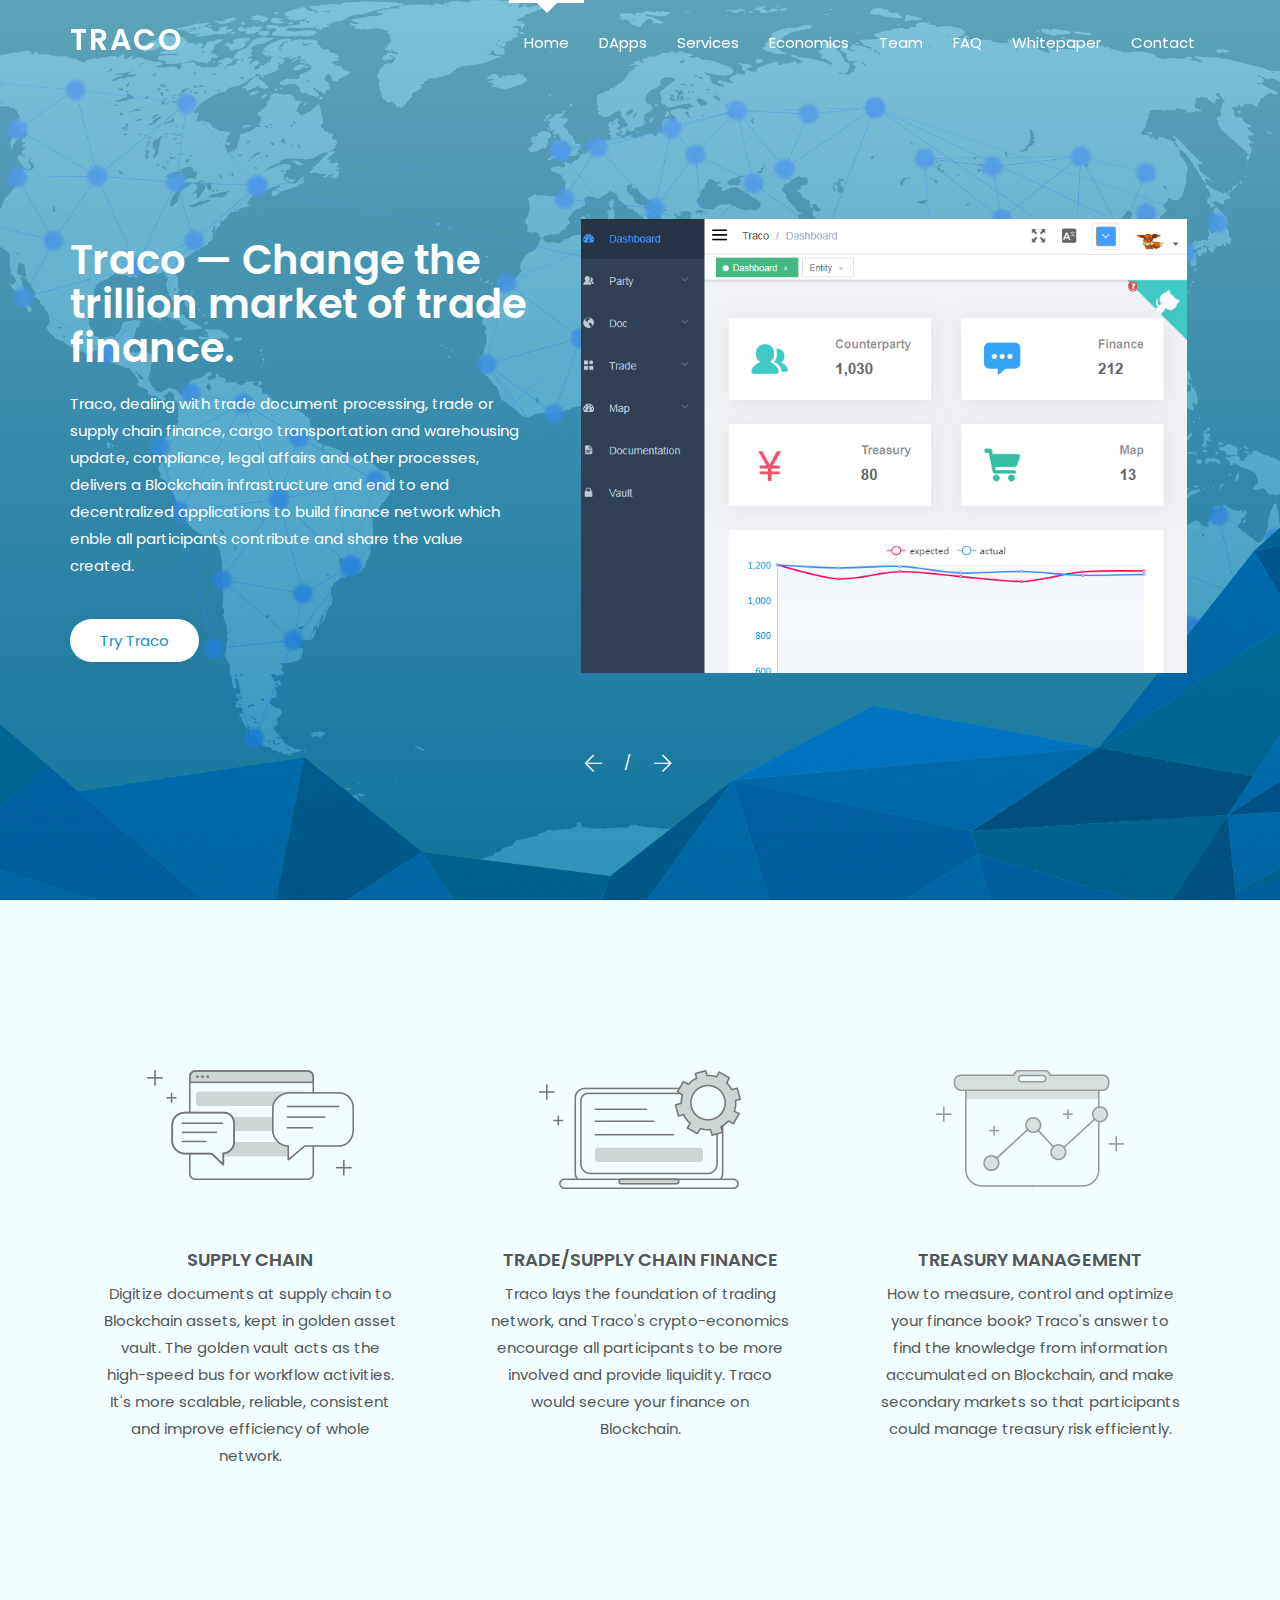
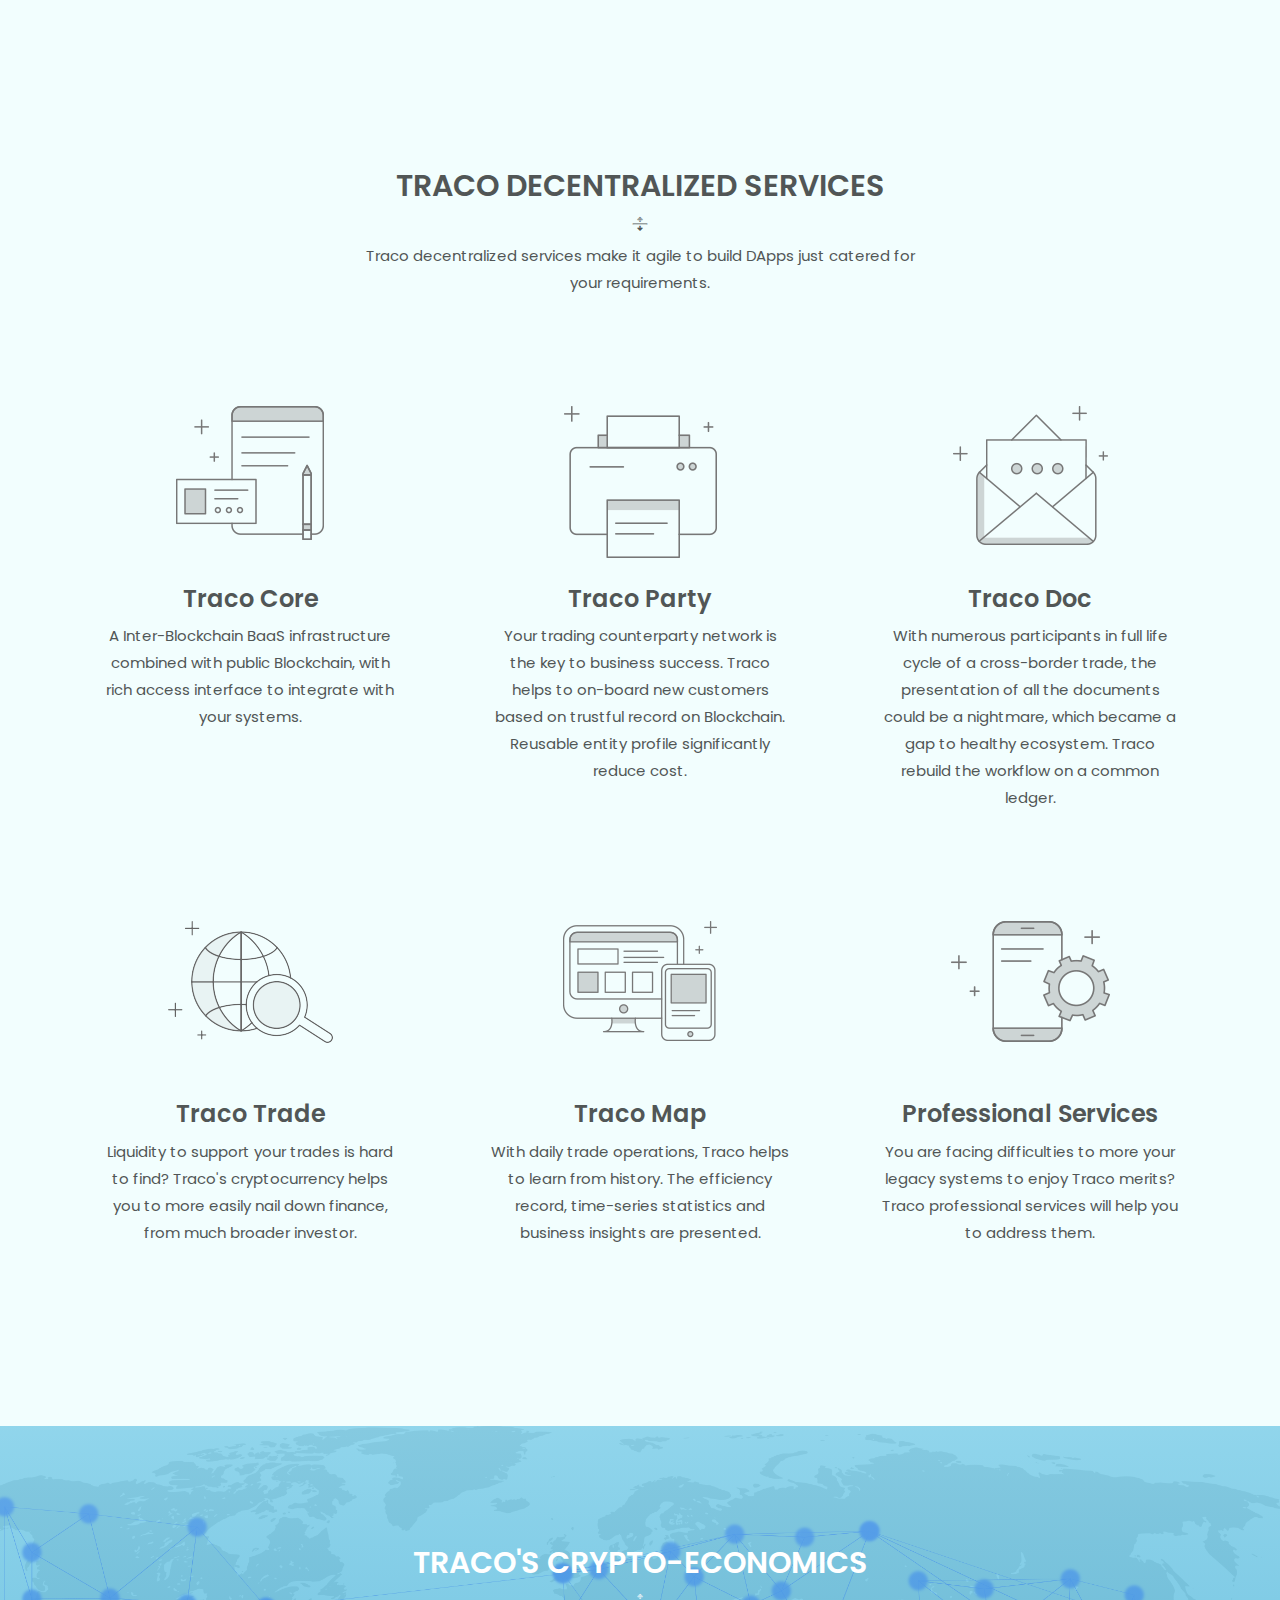
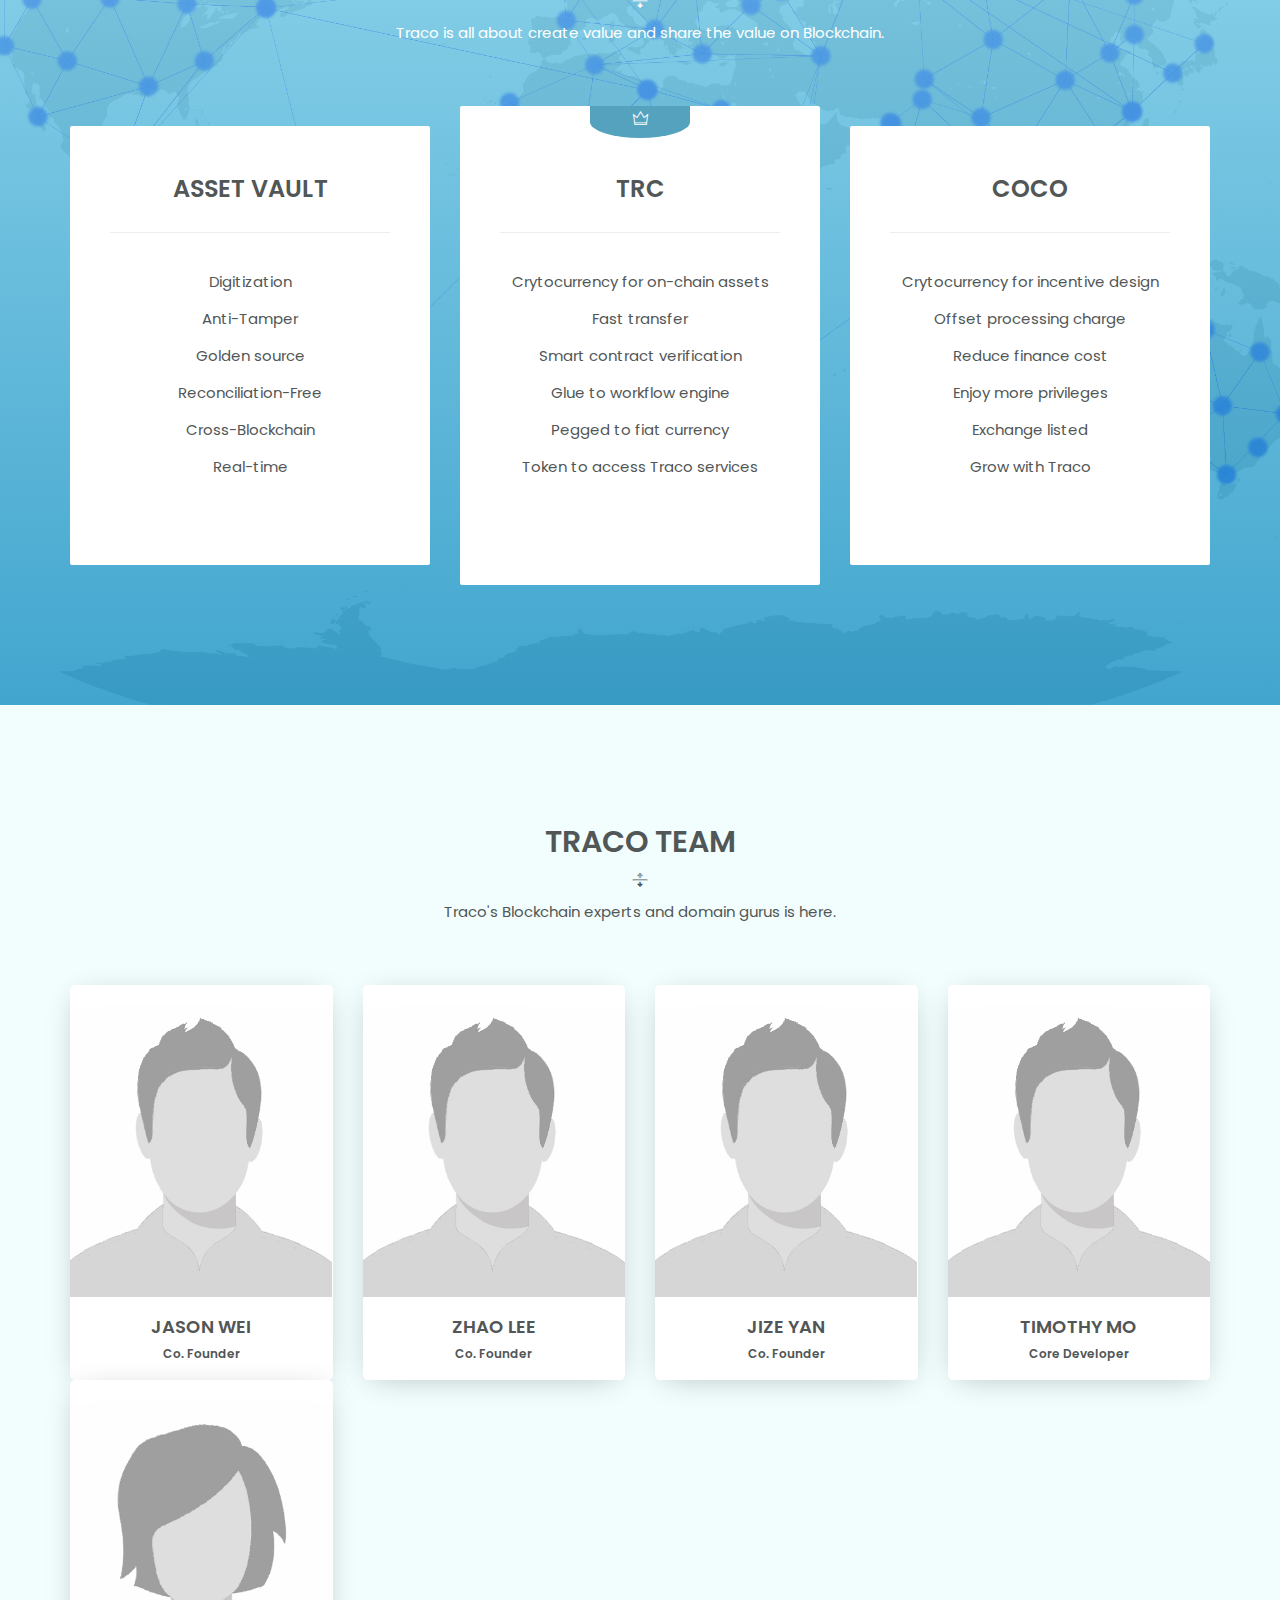
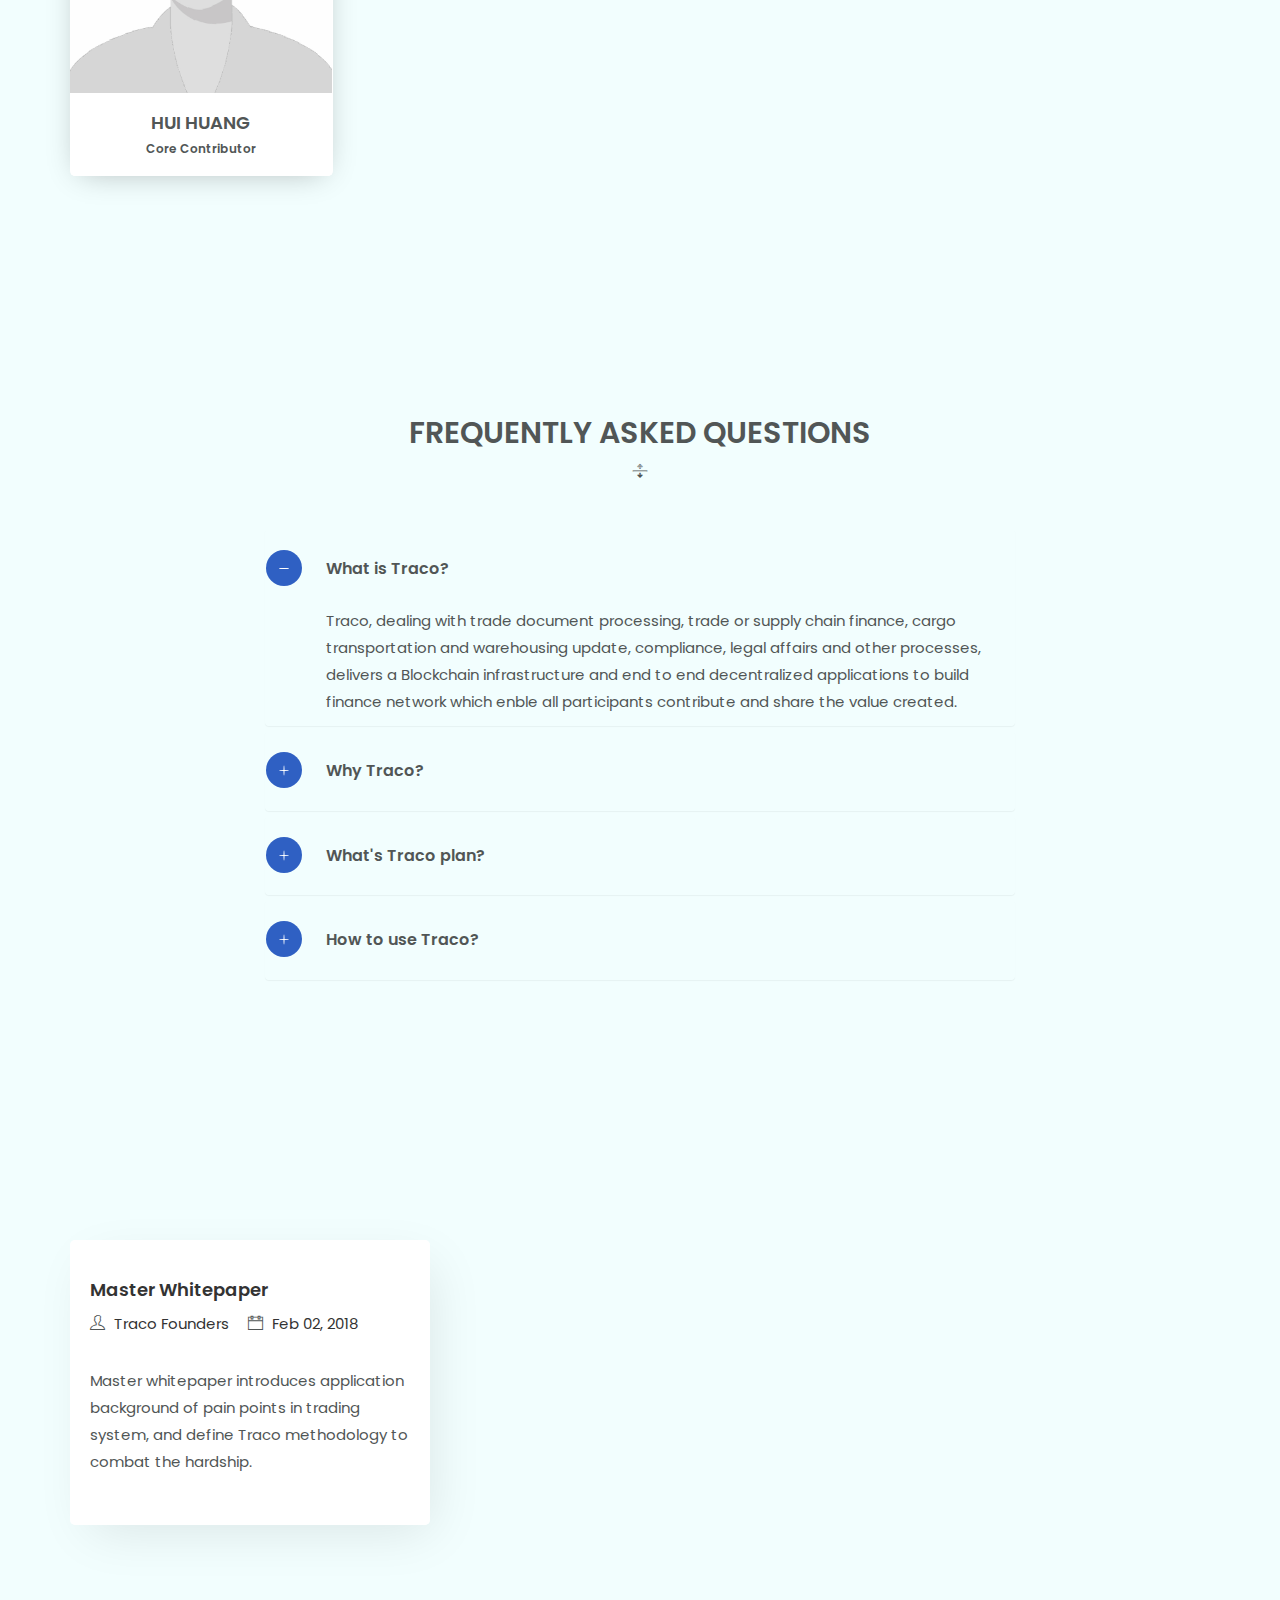
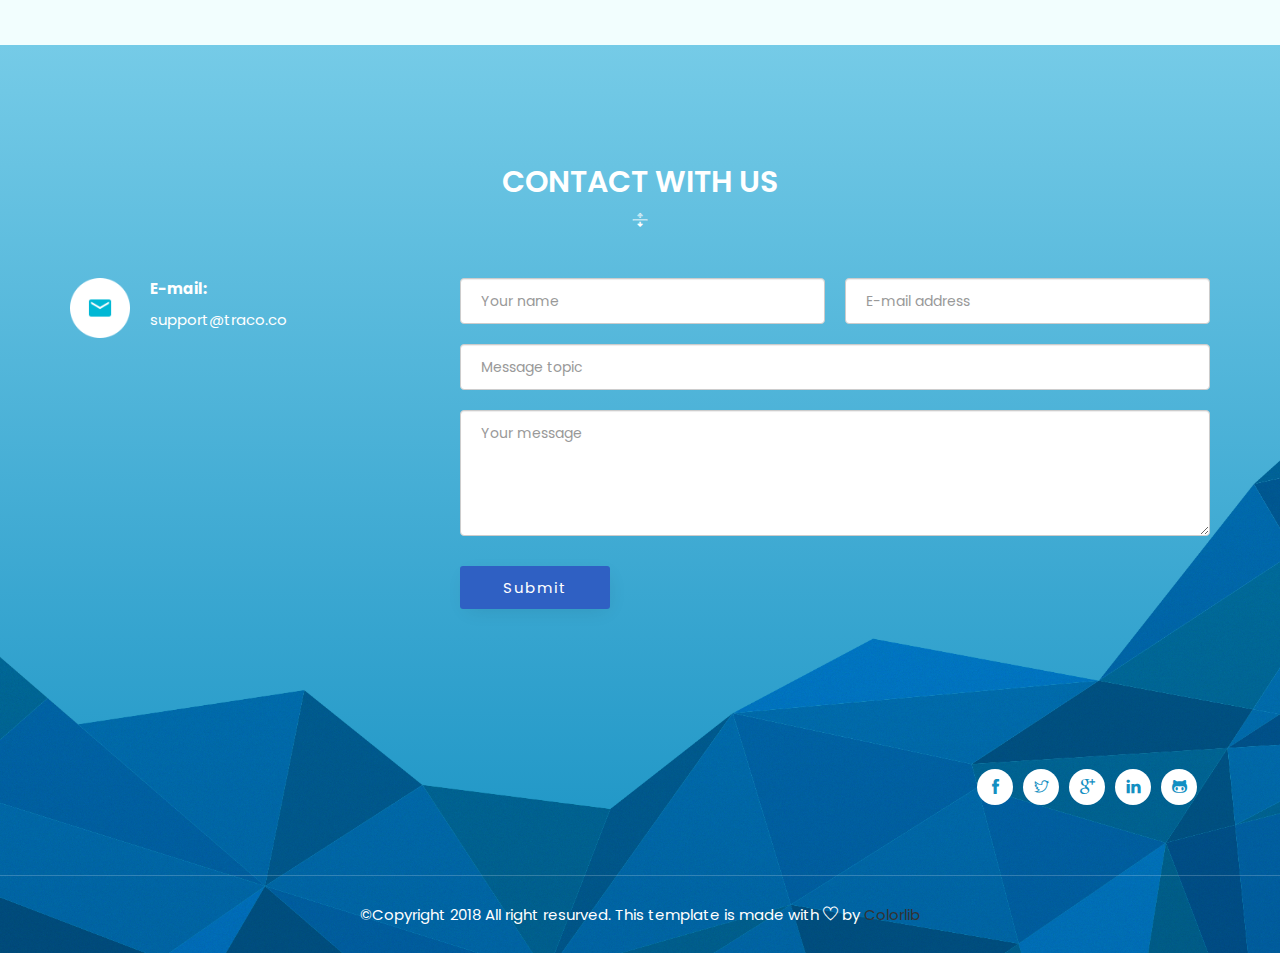
==== commit aefba6a5: "removed redundants" ====
--- a/docs/index.html
+++ b/docs/index.html
@@ -146,136 +146,6 @@
     </section>
     <!--Feature-area/-->
 
-    <section class="angle-bg sky-bg section-padding">
-        <div class="container">
-            <div class="row">
-                <div class="col-xs-12">
-                    <div id="caption_slide" class="carousel slide caption-slider" data-ride="carousel">
-                        <div class="carousel-inner" role="listbox">
-                            <div class="item active row">
-                                <div class="v-center">
-                                    <div class="col-xs-12 col-md-6">
-                                        <div class="caption-title" data-animation="animated fadeInUp">
-                                            <h2>Easy to build</h2>
-                                        </div>
-                                        <div class="caption-desc" data-animation="animated fadeInUp">
-                                            <p>Lorem ipsum dolor sit amet, consectetur adipisicing elit, sed do eiusmod tempor incididunt ut labore et dolore magna aliqua. Ut enim ad minim veniam, quis nostrud exercitation ullamco laboris nisi ut aliquip ex ea commodo consequat. Duis aute</p>
-                                        </div>
-                                        <div class="caption-button" data-animation="animated fadeInUp">
-                                            <a href="#" class="button">Read more</a>
-                                        </div>
-                                    </div>
-                                    <div class="col-xs-6 col-md-3">
-                                        <div class="caption-photo one" data-animation="animated fadeInRight">
-                                            <img src="images/screen-1.jpg" alt="">
-                                        </div>
-                                    </div>
-                                    <div class="col-xs-6 col-md-3">
-                                        <div class="caption-photo two" data-animation="animated fadeInRight">
-                                            <img src="images/screen-2.jpg" alt="">
-                                        </div>
-                                    </div>
-                                </div>
-                            </div>
-                            <div class="item row">
-                                <div class="v-center">
-                                    <div class="col-xs-12 col-md-6">
-                                        <div class="caption-title" data-animation="animated fadeInUp">
-                                            <h2>Easy to use</h2>
-                                        </div>
-                                        <div class="caption-desc" data-animation="animated fadeInUp">
-                                            <p>Lorem ipsum dolor sit amet, consectetur adipisicing elit, sed do eiusmod tempor incididunt ut labore et dolore magna aliqua. Ut enim ad minim veniam, quis nostrud exercitation ullamco laboris nisi ut aliquip ex ea commodo consequat. Duis aute</p>
-                                        </div>
-                                        <div class="caption-button" data-animation="animated fadeInUp">
-                                            <a href="#" class="button">Read more</a>
-                                        </div>
-                                    </div>
-                                    <div class="col-xs-6 col-md-3">
-                                        <div class="caption-photo one" data-animation="animated fadeInRight">
-                                            <img src="images/screen-3.jpg" alt="">
-                                        </div>
-                                    </div>
-                                    <div class="col-xs-6 col-md-3">
-                                        <div class="caption-photo two" data-animation="animated fadeInRight">
-                                            <img src="images/screen-4.jpg" alt="">
-                                        </div>
-                                    </div>
-                                </div>
-                            </div>
-                            <div class="item row">
-                                <div class="v-center">
-                                    <div class="col-xs-12 col-md-6">
-                                        <div class="caption-title" data-animation="animated fadeInUp">
-                                            <h2>Easy to customize</h2>
-                                        </div>
-                                        <div class="caption-desc" data-animation="animated fadeInUp">
-                                            <p>Lorem ipsum dolor sit amet, consectetur adipisicing elit, sed do eiusmod tempor incididunt ut labore et dolore magna aliqua. Ut enim ad minim veniam, quis nostrud exercitation ullamco laboris nisi ut aliquip ex ea commodo consequat. Duis aute</p>
-                                        </div>
-                                        <div class="caption-button" data-animation="animated fadeInUp">
-                                            <a href="#" class="button">Read more</a>
-                                        </div>
-                                    </div>
-                                    <div class="col-xs-6 col-md-3">
-                                        <div class="caption-photo one" data-animation="animated fadeInRight">
-                                            <img src="images/screen-7.jpg" alt="">
-                                        </div>
-                                    </div>
-                                    <div class="col-xs-6 col-md-3">
-                                        <div class="caption-photo two" data-animation="animated fadeInRight">
-                                            <img src="images/screen-2.jpg" alt="">
-                                        </div>
-                                    </div>
-                                </div>
-                            </div>
-                            <div class="item row">
-                                <div class="v-center">
-                                    <div class="col-xs-12 col-md-6">
-                                        <div class="caption-title" data-animation="animated fadeInUp">
-                                            <h2>Awesome design</h2>
-                                        </div>
-                                        <div class="caption-desc" data-animation="animated fadeInUp">
-                                            <p>Lorem ipsum dolor sit amet, consectetur adipisicing elit, sed do eiusmod tempor incididunt ut labore et dolore magna aliqua. Ut enim ad minim veniam, quis nostrud exercitation ullamco laboris nisi ut aliquip ex ea commodo consequat. Duis aute</p>
-                                        </div>
-                                        <div class="caption-button" data-animation="animated fadeInUp">
-                                            <a href="#" class="button">Read more</a>
-                                        </div>
-                                    </div>
-                                    <div class="col-xs-6 col-md-3">
-                                        <div class="caption-photo one" data-animation="animated fadeInRight">
-                                            <img src="images/screen-3.jpg" alt="">
-                                        </div>
-                                    </div>
-                                    <div class="col-xs-6 col-md-3">
-                                        <div class="caption-photo two" data-animation="animated fadeInRight">
-                                            <img src="images/screen-4.jpg" alt="">
-                                        </div>
-                                    </div>
-                                </div>
-                            </div>
-                        </div>
-                        <!-- Indicators -->
-                        <ol class="carousel-indicators caption-indector">
-                            <li data-target="#caption_slide" data-slide-to="0" class="active">
-                                <strong>Lorem ipsum </strong>consectetur adipisicing elit.
-                            </li>
-                            <li data-target="#caption_slide" data-slide-to="1">
-                                <strong>Lorem ipsum </strong>consectetur adipisicing elit.
-                            </li>
-                            <li data-target="#caption_slide" data-slide-to="2">
-                                <strong>Lorem ipsum </strong>consectetur adipisicing elit.
-                            </li>
-                            <li data-target="#caption_slide" data-slide-to="3">
-                                <strong>Lorem ipsum </strong>consectetur adipisicing elit.
-                            </li>
-                        </ol>
-                    </div>
-                </div>
-            </div>
-        </div>
-    </section>
-
-
-
     <section class="gray-bg section-padding" id="feature-page">
         <div class="container">
             <div class="row">
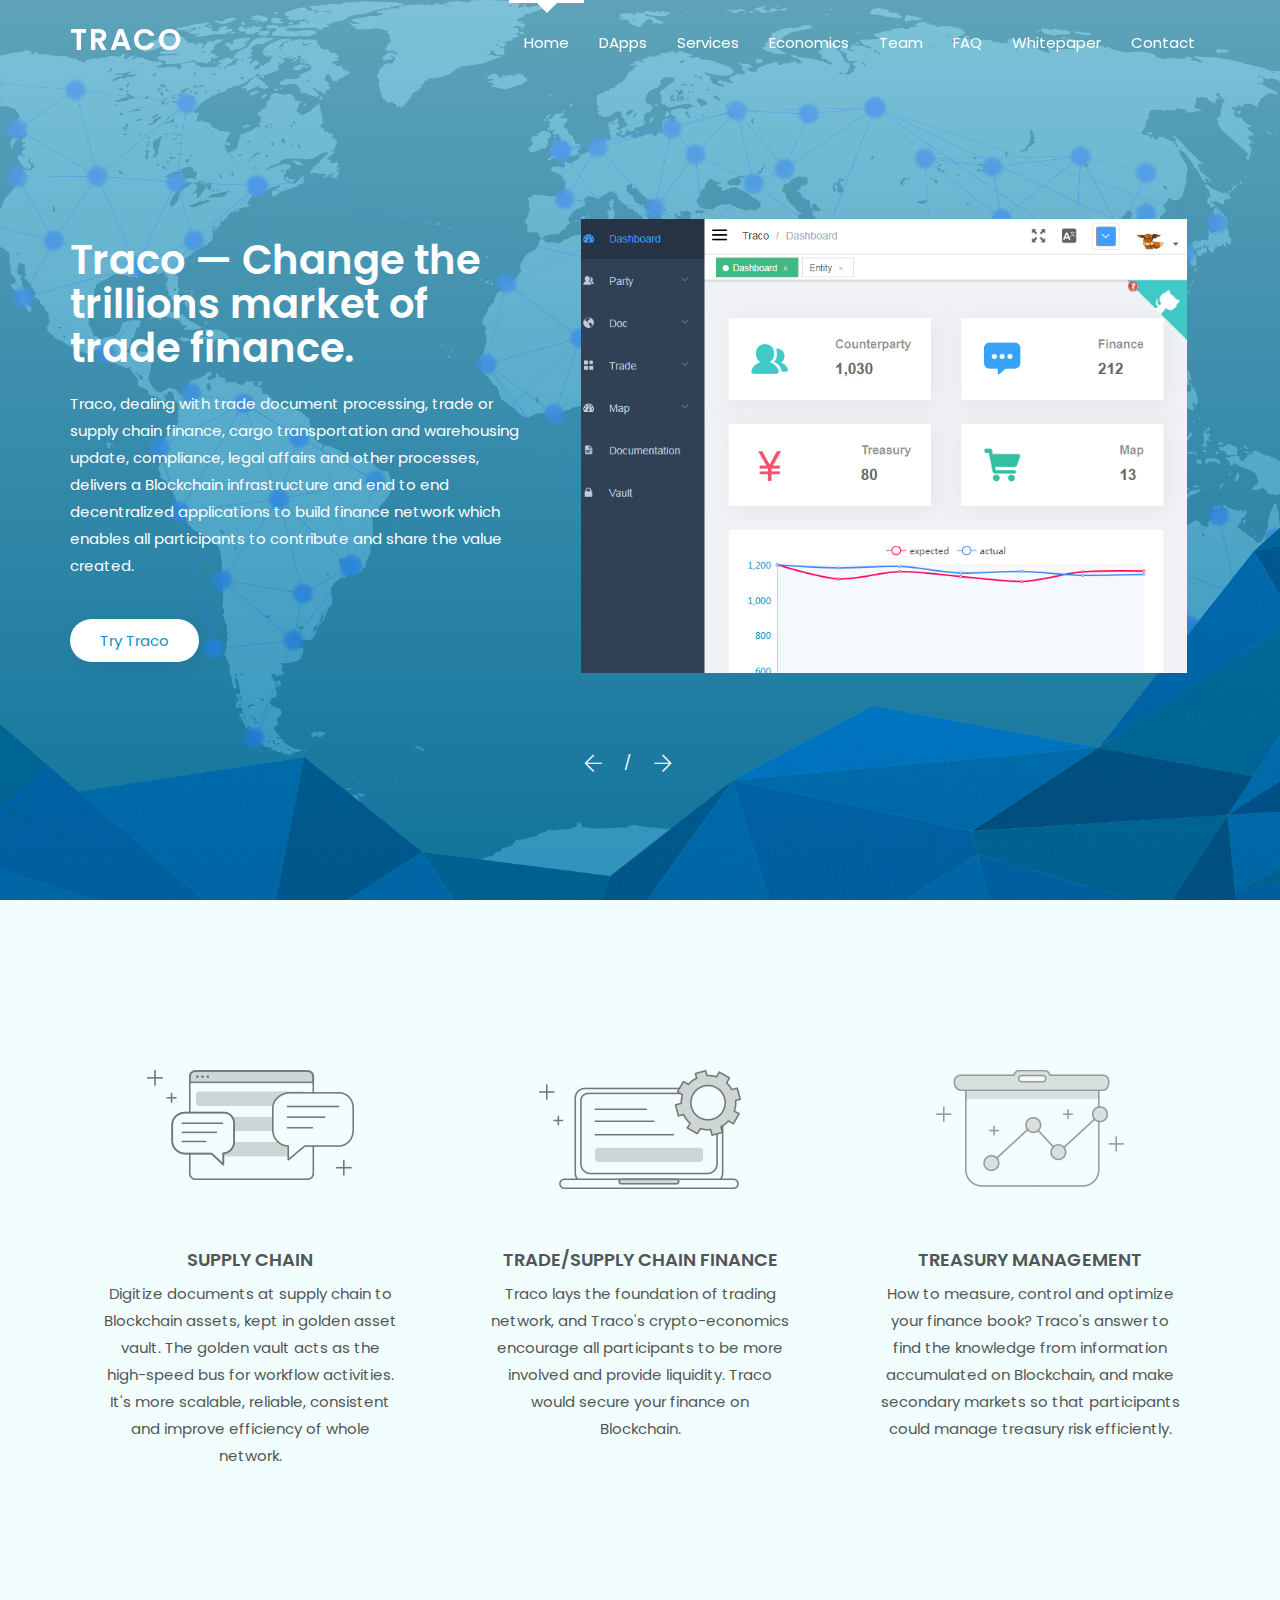
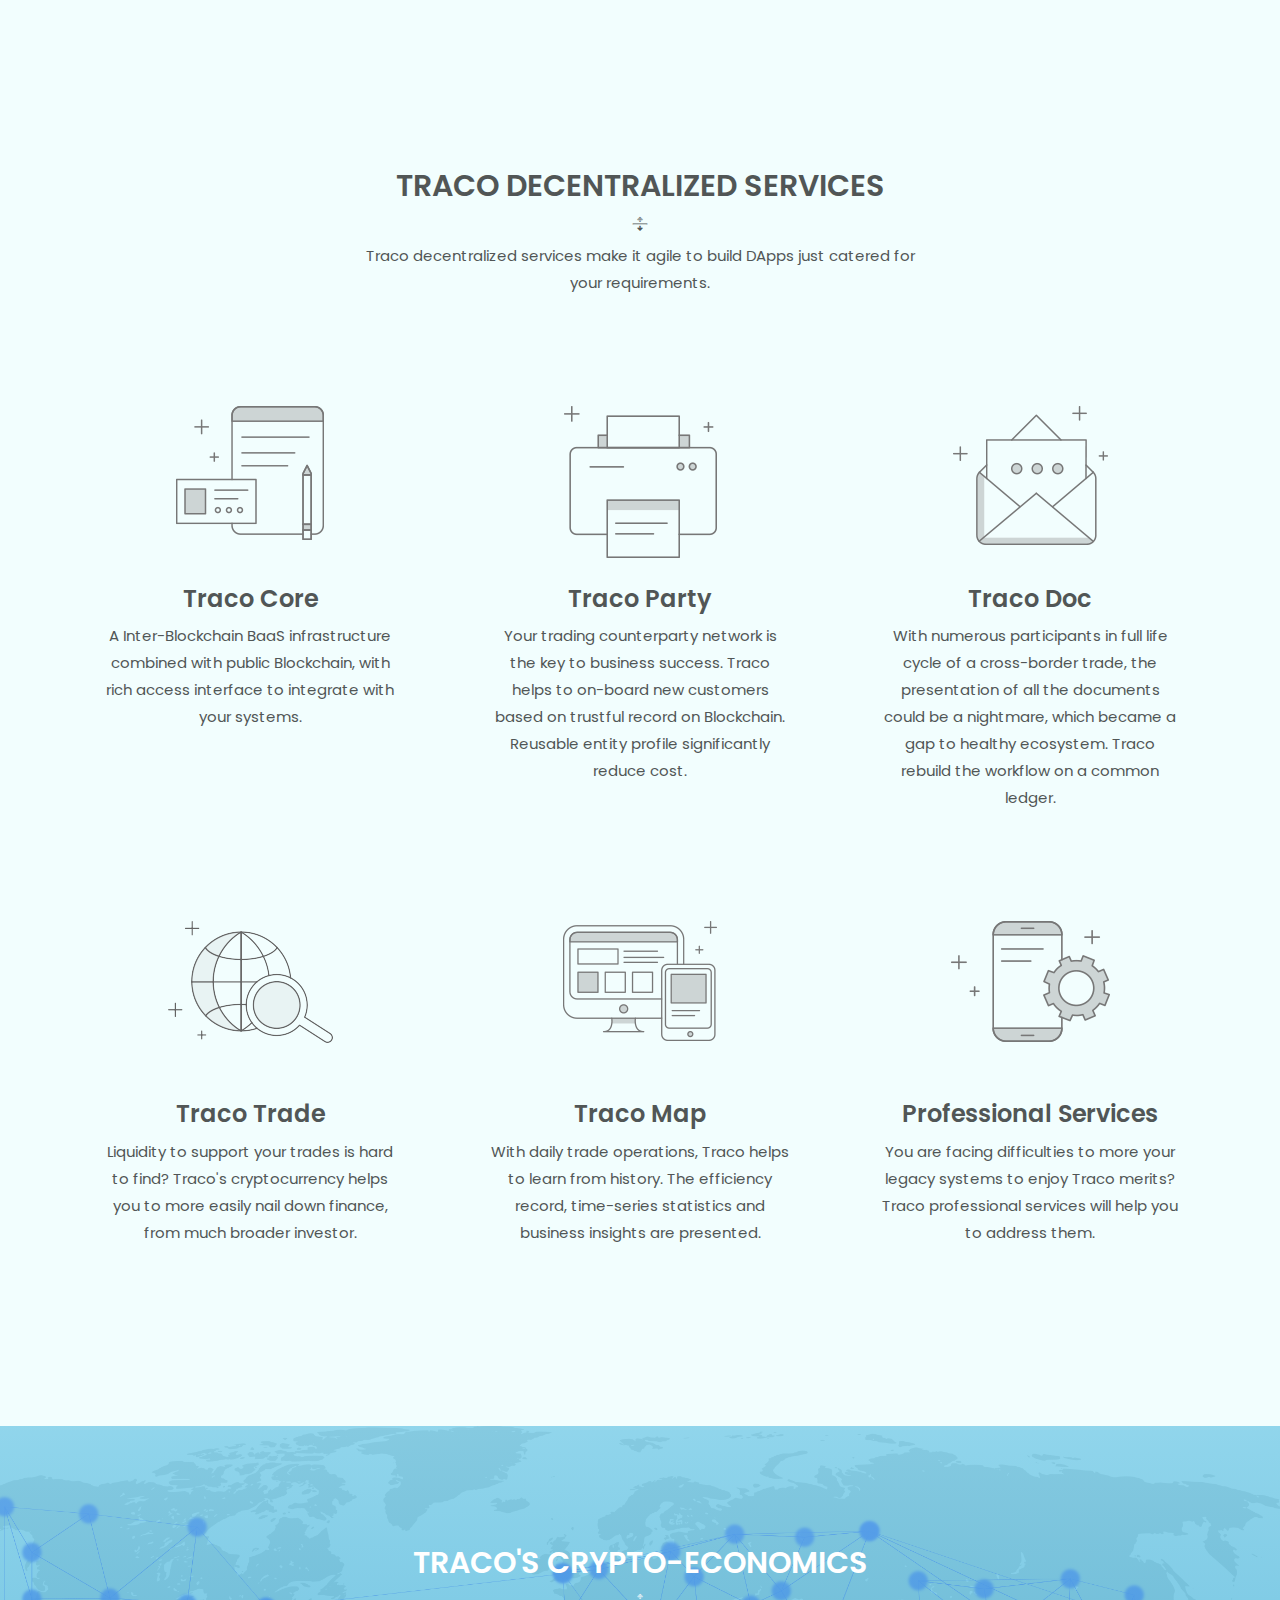
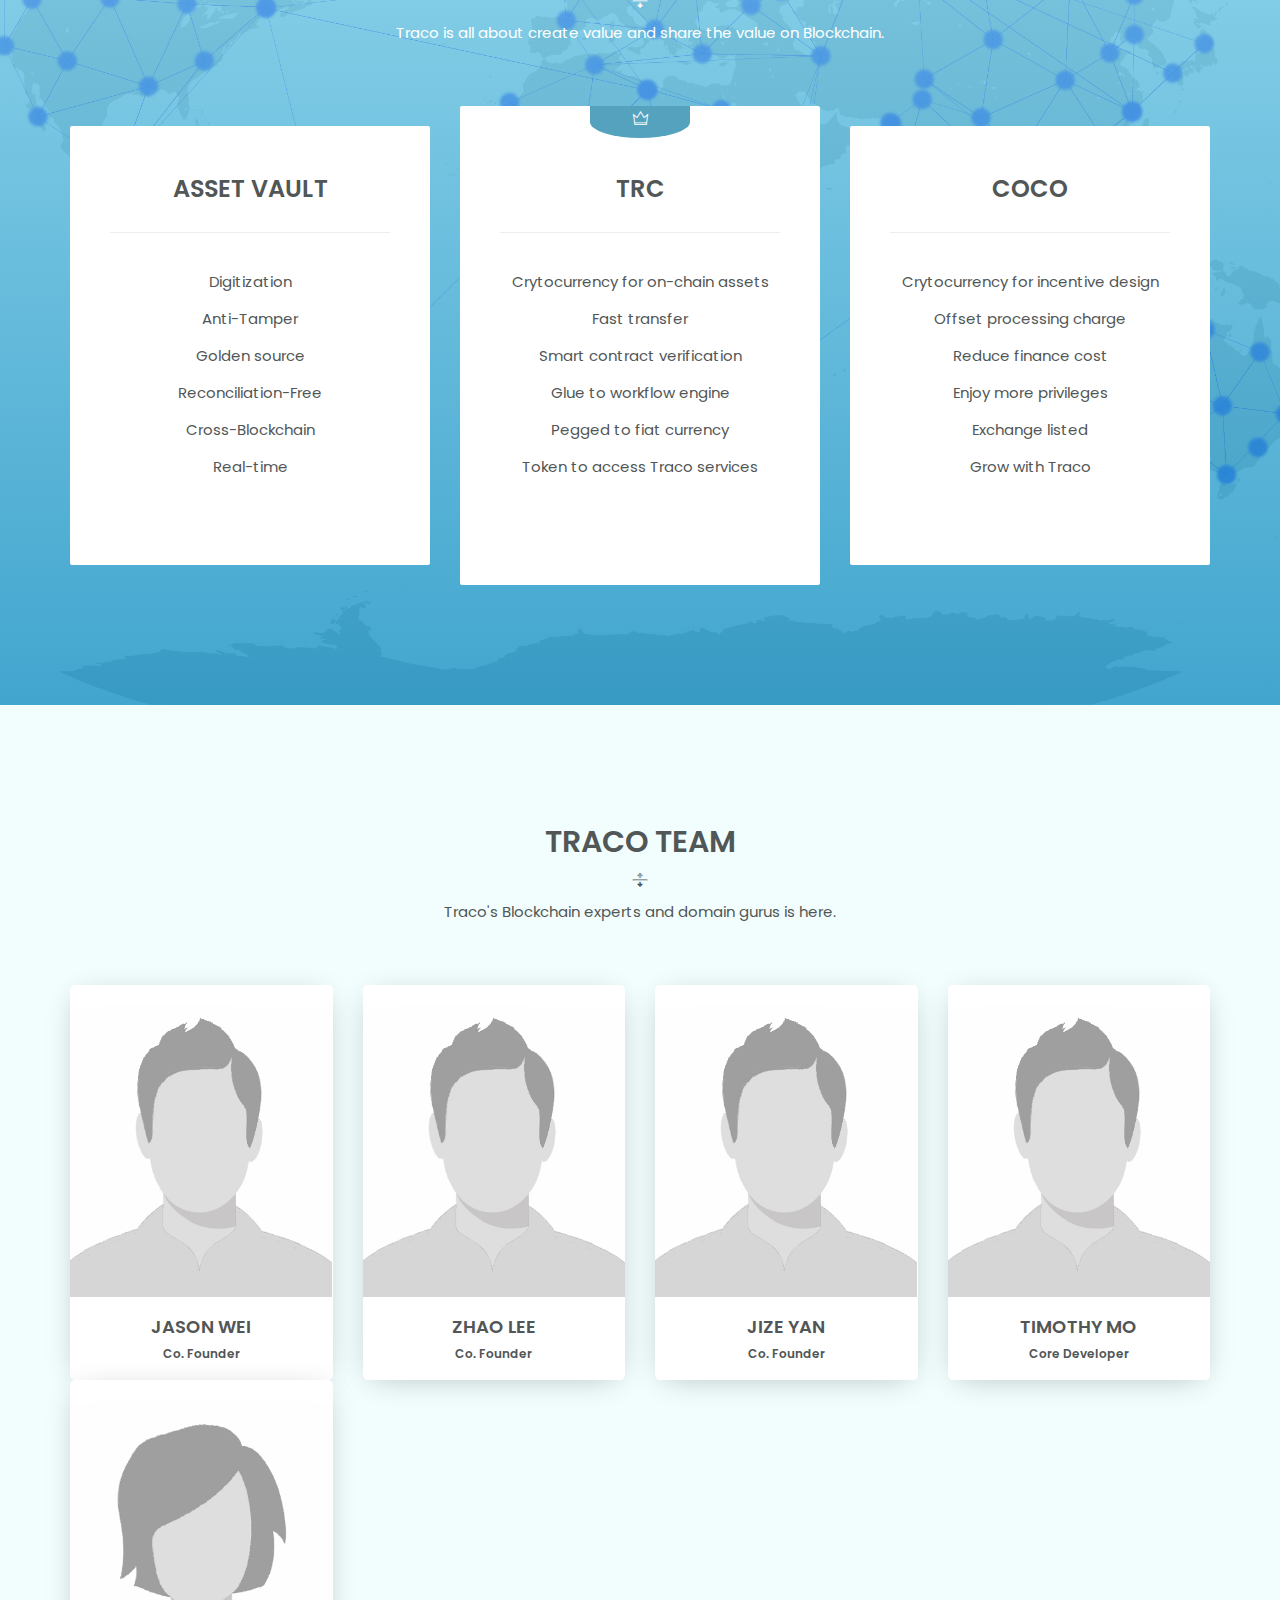
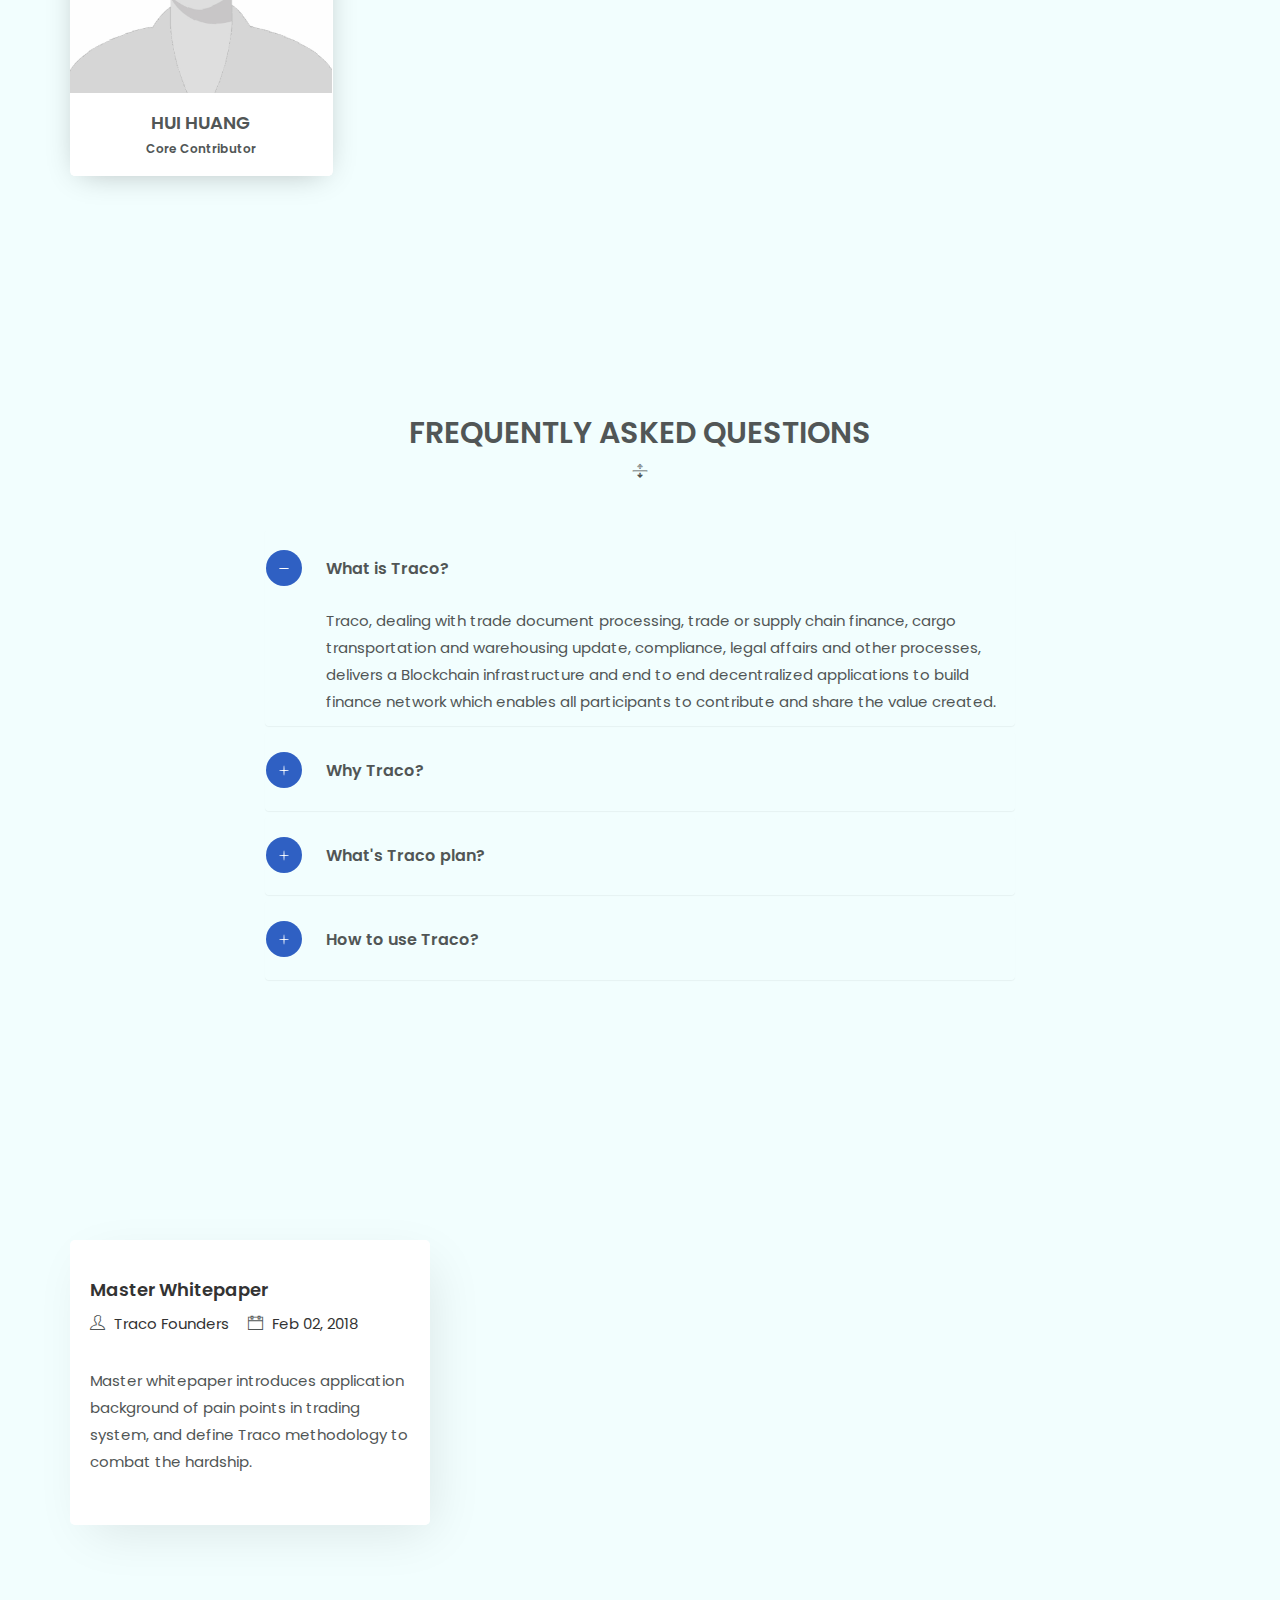
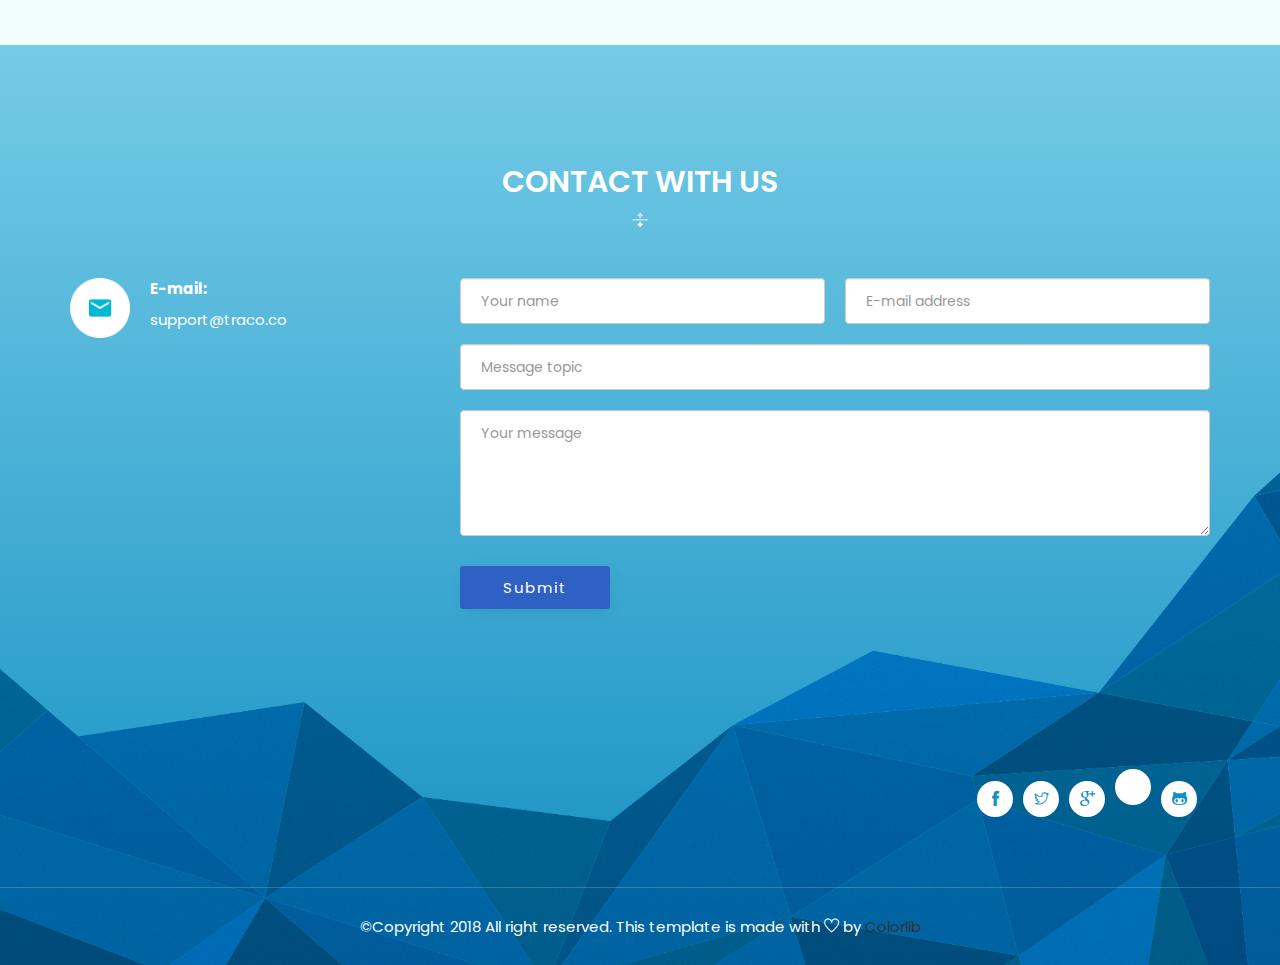
==== commit 7c2ff2f5: "typo" ====
--- a/docs/index.html
+++ b/docs/index.html
@@ -80,8 +80,8 @@
         <div class="container">
             <div class="row v-center">
                 <div class="col-xs-12 col-md-5 header-text">
-                    <h2>Traco &mdash;  Change the trillion market of trade finance.</h2>
-                    <p>Traco, dealing with trade document processing, trade or supply chain finance, cargo transportation and warehousing update, compliance, legal affairs and other processes, delivers a Blockchain infrastructure and end to end decentralized applications to build finance network which enble all participants contribute and share the value created.</p>
+                    <h2>Traco &mdash;  Change the trillions market of trade finance.</h2>
+                    <p>Traco, dealing with trade document processing, trade or supply chain finance, cargo transportation and warehousing update, compliance, legal affairs and other processes, delivers a Blockchain infrastructure and end to end decentralized applications to build finance network which enables all participants to contribute and share the value created.</p>
                     <a href="http://traco.co/traco.html" class="button white">Try Traco</a>
                 </div>
                 <div class="hidden-xs hidden-sm col-md-7 text-right">
@@ -385,7 +385,7 @@
                                 <a data-toggle="collapse" data-parent="#accordion" href="#collapse1" aria-expanded="true">What is Traco?</a>
                             </h4>
                             <div id="collapse1" class="panel-collapse collapse in">
-                              <p>Traco, dealing with trade document processing, trade or supply chain finance, cargo transportation and warehousing update, compliance, legal affairs and other processes, delivers a Blockchain infrastructure and end to end decentralized applications to build finance network which enble all participants contribute and share the value created.</p>
+                              <p>Traco, dealing with trade document processing, trade or supply chain finance, cargo transportation and warehousing update, compliance, legal affairs and other processes, delivers a Blockchain infrastructure and end to end decentralized applications to build finance network which enables all participants to contribute and share the value created.</p>
                             </div>
                         </div>
                         <div class="panel">
@@ -487,7 +487,7 @@
                             <li><a href="#"><i class="ti-facebook"></i></a></li>
                             <li><a href="#"><i class="ti-twitter"></i></a></li>
                             <li><a href="#"><i class="ti-google"></i></a></li>
-                            <li><a href="#"><i class="ti-linkedin"></i></a></li>
+                            <li><a href="#"><i class="ti-linkeedin"></i></a></li>
                             <li><a href="#"><i class="ti-github"></i></a></li>
                         </ul>
                     </div>
@@ -500,7 +500,7 @@
             <div class="container">
                 <div class="row">
                     <div class="col-xs-12 text-center">
-                        <p>&copy;Copyright 2018 All right resurved.  This template is made with <i class="ti-heart" aria-hidden="true"></i> by <a href="https://colorlib.com">Colorlib</a></p>
+                        <p>&copy;Copyright 2018 All right reserved.  This template is made with <i class="ti-heart" aria-hidden="true"></i> by <a href="https://colorlib.com">Colorlib</a></p>
                     </div>
                 </div>
             </div>
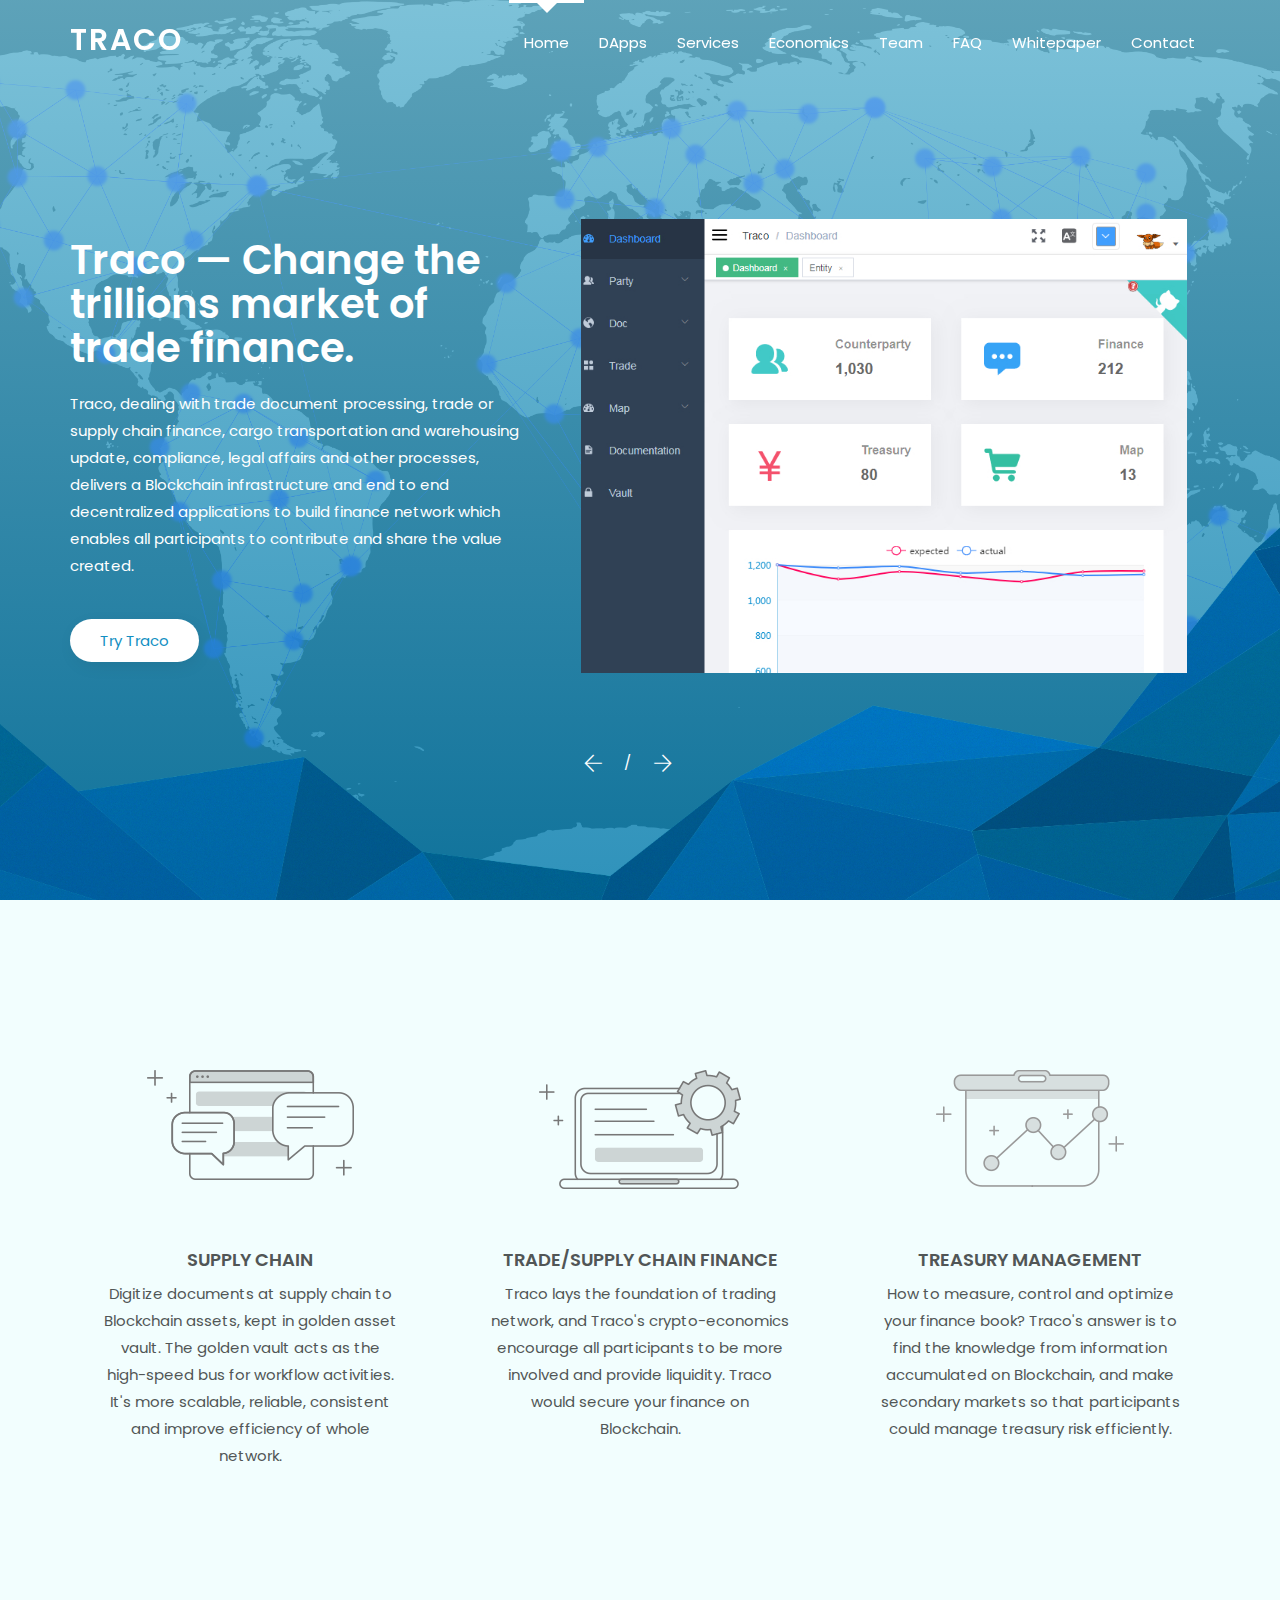
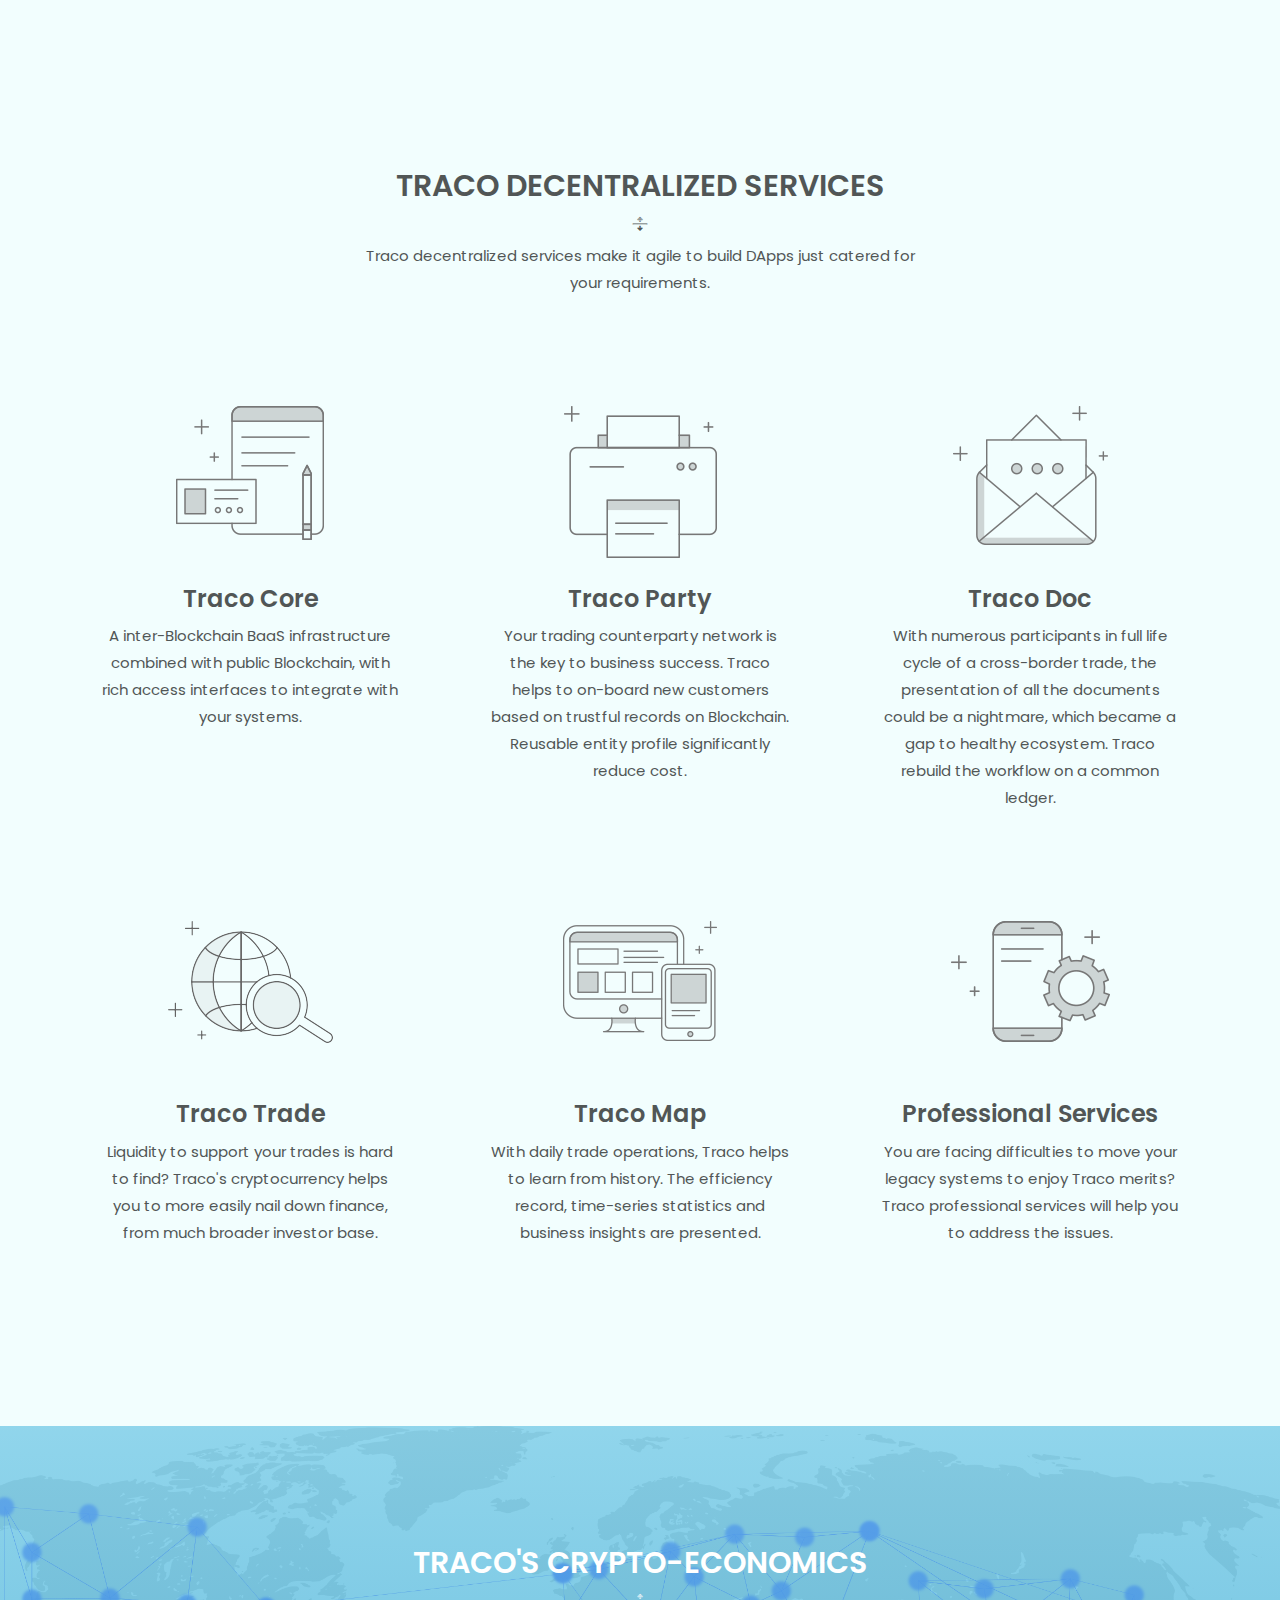
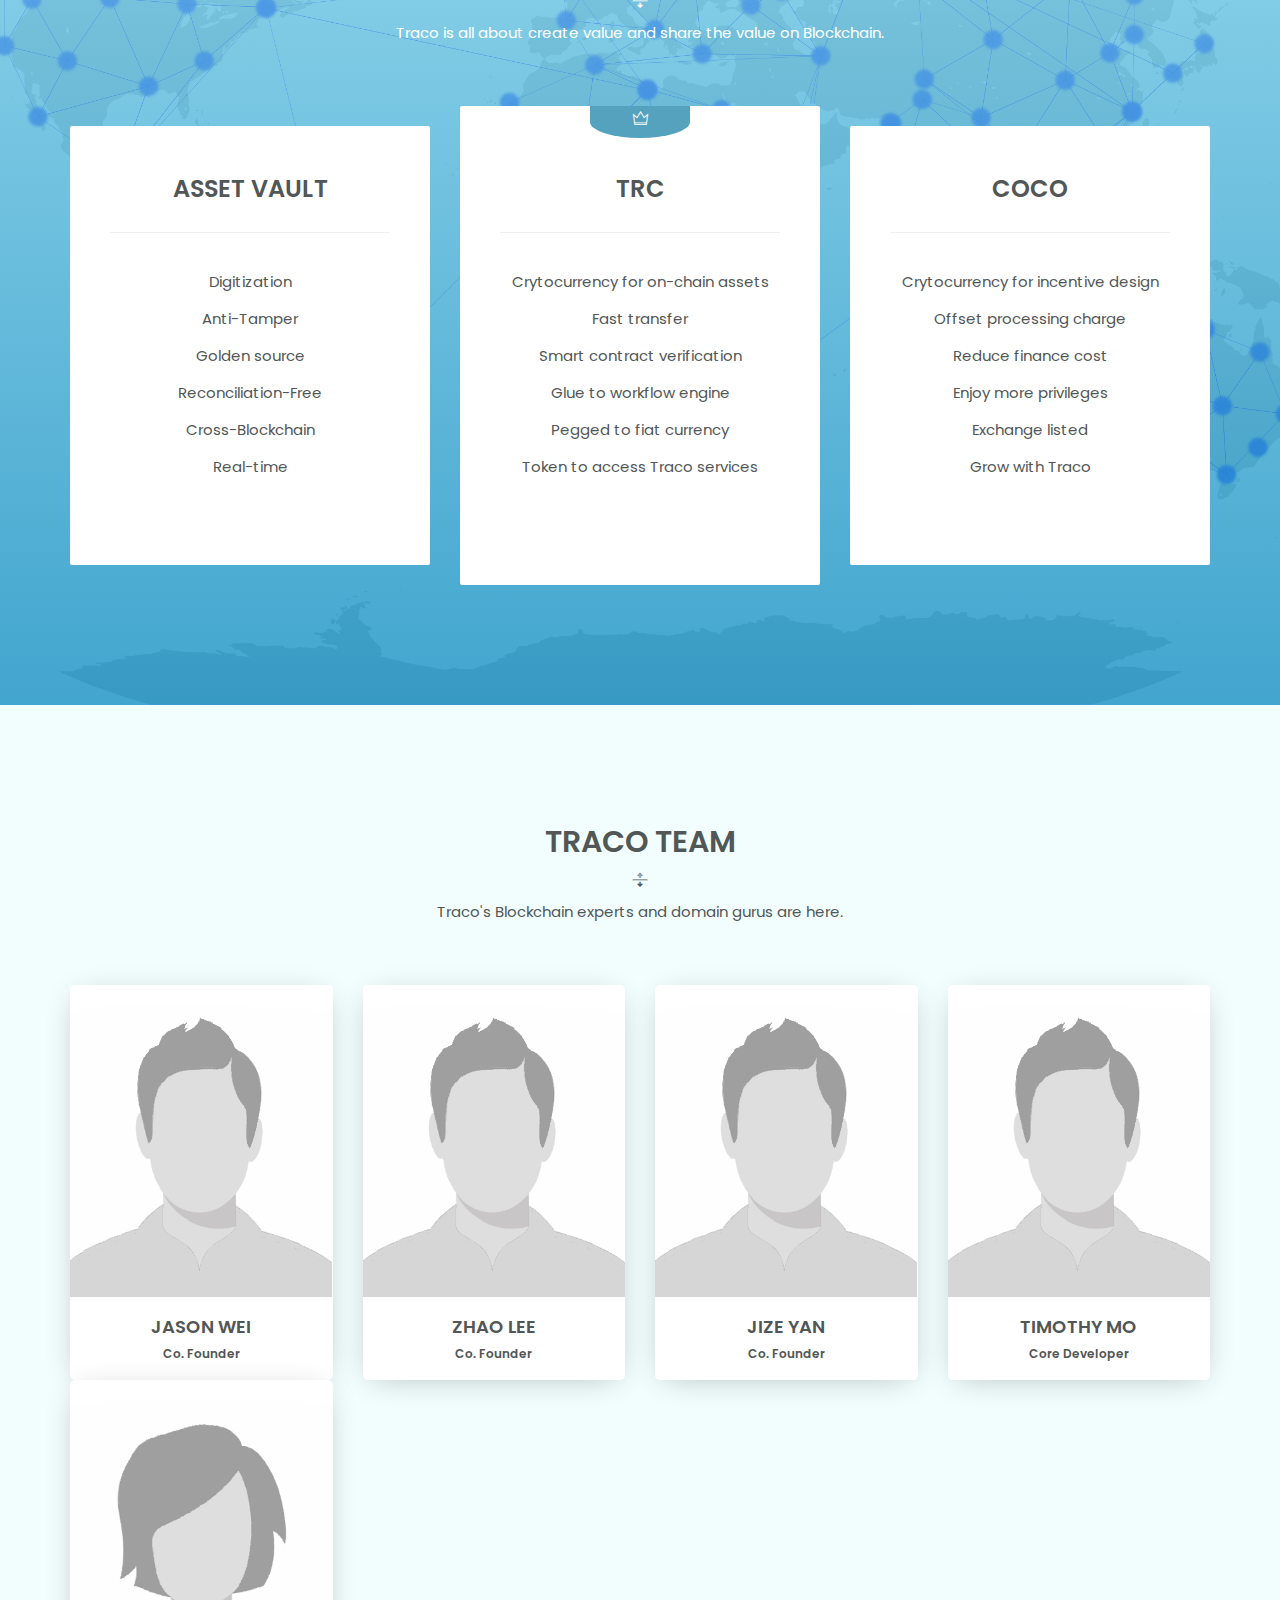
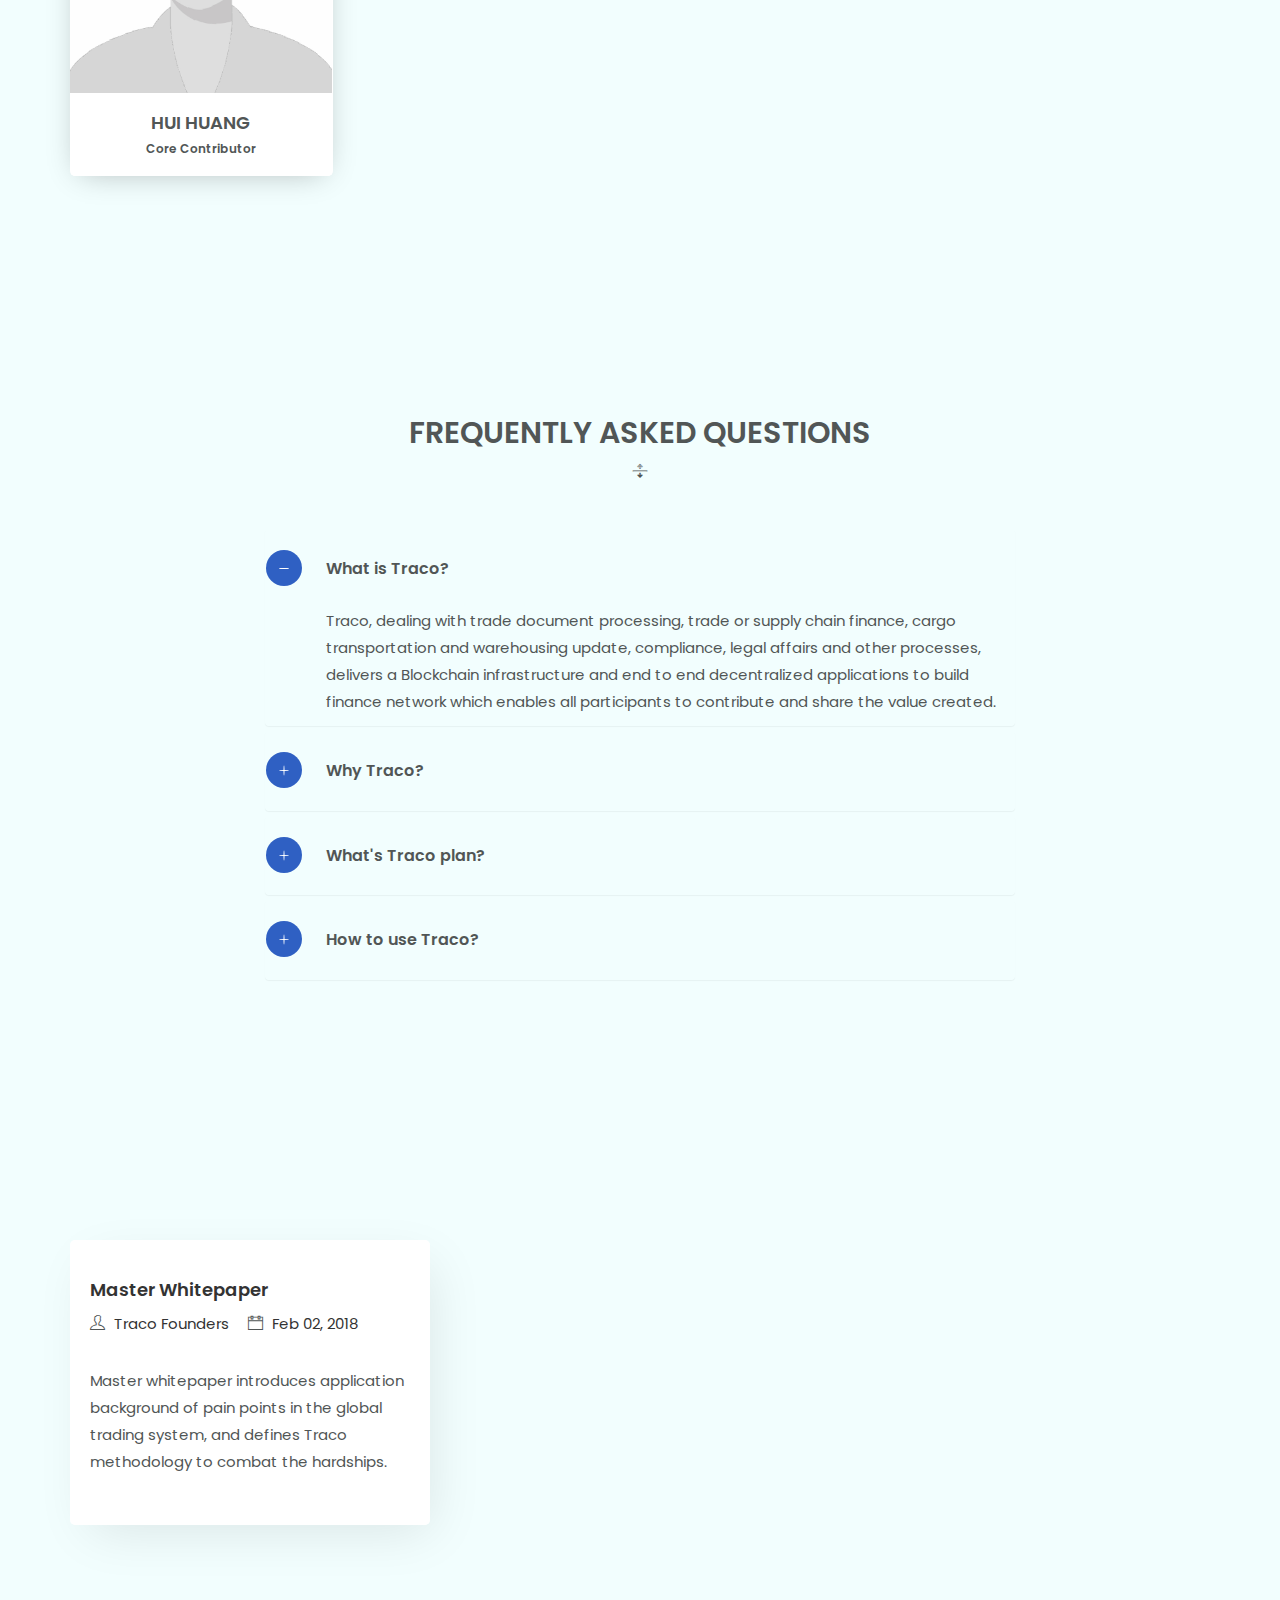
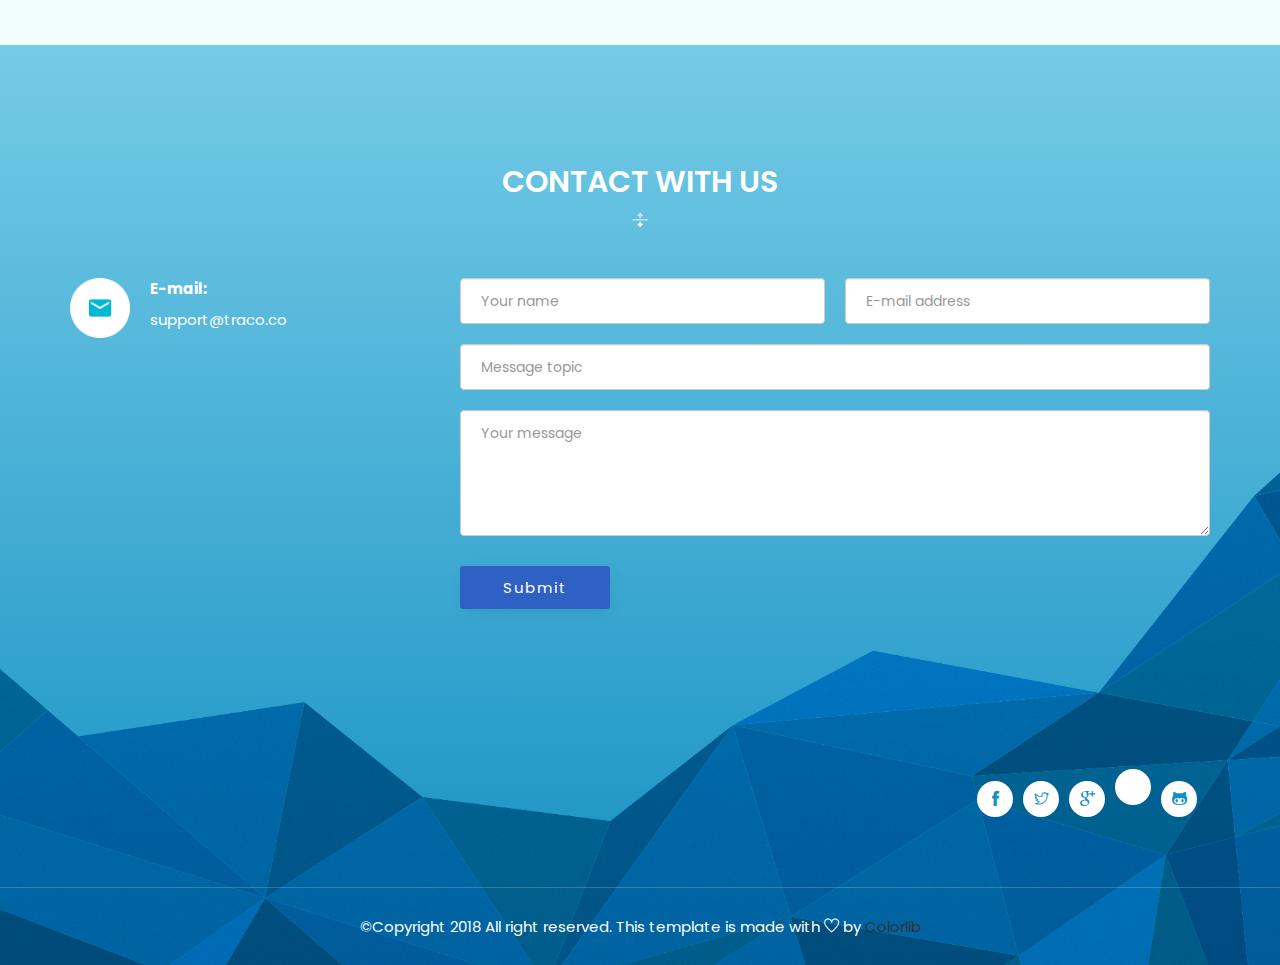
==== commit b33cf095: "typos" ====
--- a/docs/index.html
+++ b/docs/index.html
@@ -138,7 +138,7 @@
                             <img src="images/service-icon-3.png" alt="">
                         </div>
                         <h4>Treasury Management</h4>
-                        <p>How to measure, control and optimize your finance book? Traco's answer to find the knowledge from information accumulated on Blockchain, and make secondary markets so that participants could manage treasury risk efficiently.</p>
+                        <p>How to measure, control and optimize your finance book? Traco's answer is to find the knowledge from information accumulated on Blockchain, and make secondary markets so that participants could manage treasury risk efficiently.</p>
                     </div>
                 </div>
             </div>
@@ -163,7 +163,7 @@
                             <img src="images/portfolio-icon-1.png" alt="">
                         </div>
                         <h3>Traco Core</h3>
-                        <p>A Inter-Blockchain BaaS infrastructure combined with public Blockchain, with rich access interface to integrate with your systems.</p>
+                        <p>A inter-Blockchain BaaS infrastructure combined with public Blockchain, with rich access interfaces to integrate with your systems.</p>
                     </div>
                 </div>
                 <div class="col-xs-12 col-sm-6 col-md-4">
@@ -172,7 +172,7 @@
                             <img src="images/portfolio-icon-2.png" alt="">
                         </div>
                         <h3>Traco Party</h3>
-                        <p>Your trading  counterparty network is the key to business success. Traco helps to on-board new customers based on trustful record on Blockchain. Reusable entity profile significantly reduce cost.</p>
+                        <p>Your trading  counterparty network is the key to business success. Traco helps to on-board new customers based on trustful records on Blockchain. Reusable entity profile significantly reduce cost.</p>
                     </div>
                 </div>
                 <div class="col-xs-12 col-sm-6 col-md-4">
@@ -190,7 +190,7 @@
                             <img src="images/portfolio-icon-4.png" alt="">
                         </div>
                         <h3>Traco Trade</h3>
-                        <p>Liquidity to support your trades is hard to find? Traco's cryptocurrency helps you to more easily nail down finance, from much broader investor.</p>
+                        <p>Liquidity to support your trades is hard to find? Traco's cryptocurrency helps you to more easily nail down finance, from much broader investor base.</p>
                     </div>
                 </div>
                 <div class="col-xs-12 col-sm-6 col-md-4">
@@ -208,7 +208,7 @@
                             <img src="images/portfolio-icon-5.png" alt="">
                         </div>
                         <h3>Professional Services</h3>
-                        <p>You are facing difficulties to more your legacy systems to enjoy Traco merits? Traco professional services will help you to address them.</p>
+                        <p>You are facing difficulties to move your legacy systems to enjoy Traco merits? Traco professional services will help you to address the issues.</p>
                     </div>
                 </div>
             </div>
@@ -284,7 +284,7 @@
                 <div class="col-xs-12 col-sm-6 col-sm-offset-3 text-center">
                     <div class="page-title">
                         <h2>Traco team</h2>
-                        <p>Traco's Blockchain experts and domain gurus is here.</p>
+                        <p>Traco's Blockchain experts and domain gurus are here.</p>
                     </div>
                 </div>
             </div>
@@ -428,7 +428,7 @@
                                 <li><span class="ti-user"></span> <a href="#">Traco Founders</a></li>
                                 <li><span class="ti-calendar"></span> <a href="#">Feb 02, 2018</a></li>
                             </ul>
-                            <p>Master whitepaper introduces application background of pain points in trading system, and define Traco methodology to combat the hardship.
+                            <p>Master whitepaper introduces application background of pain points in the global trading system, and defines Traco methodology to combat the hardships.
                             </p>
                         </div>
                     </div>
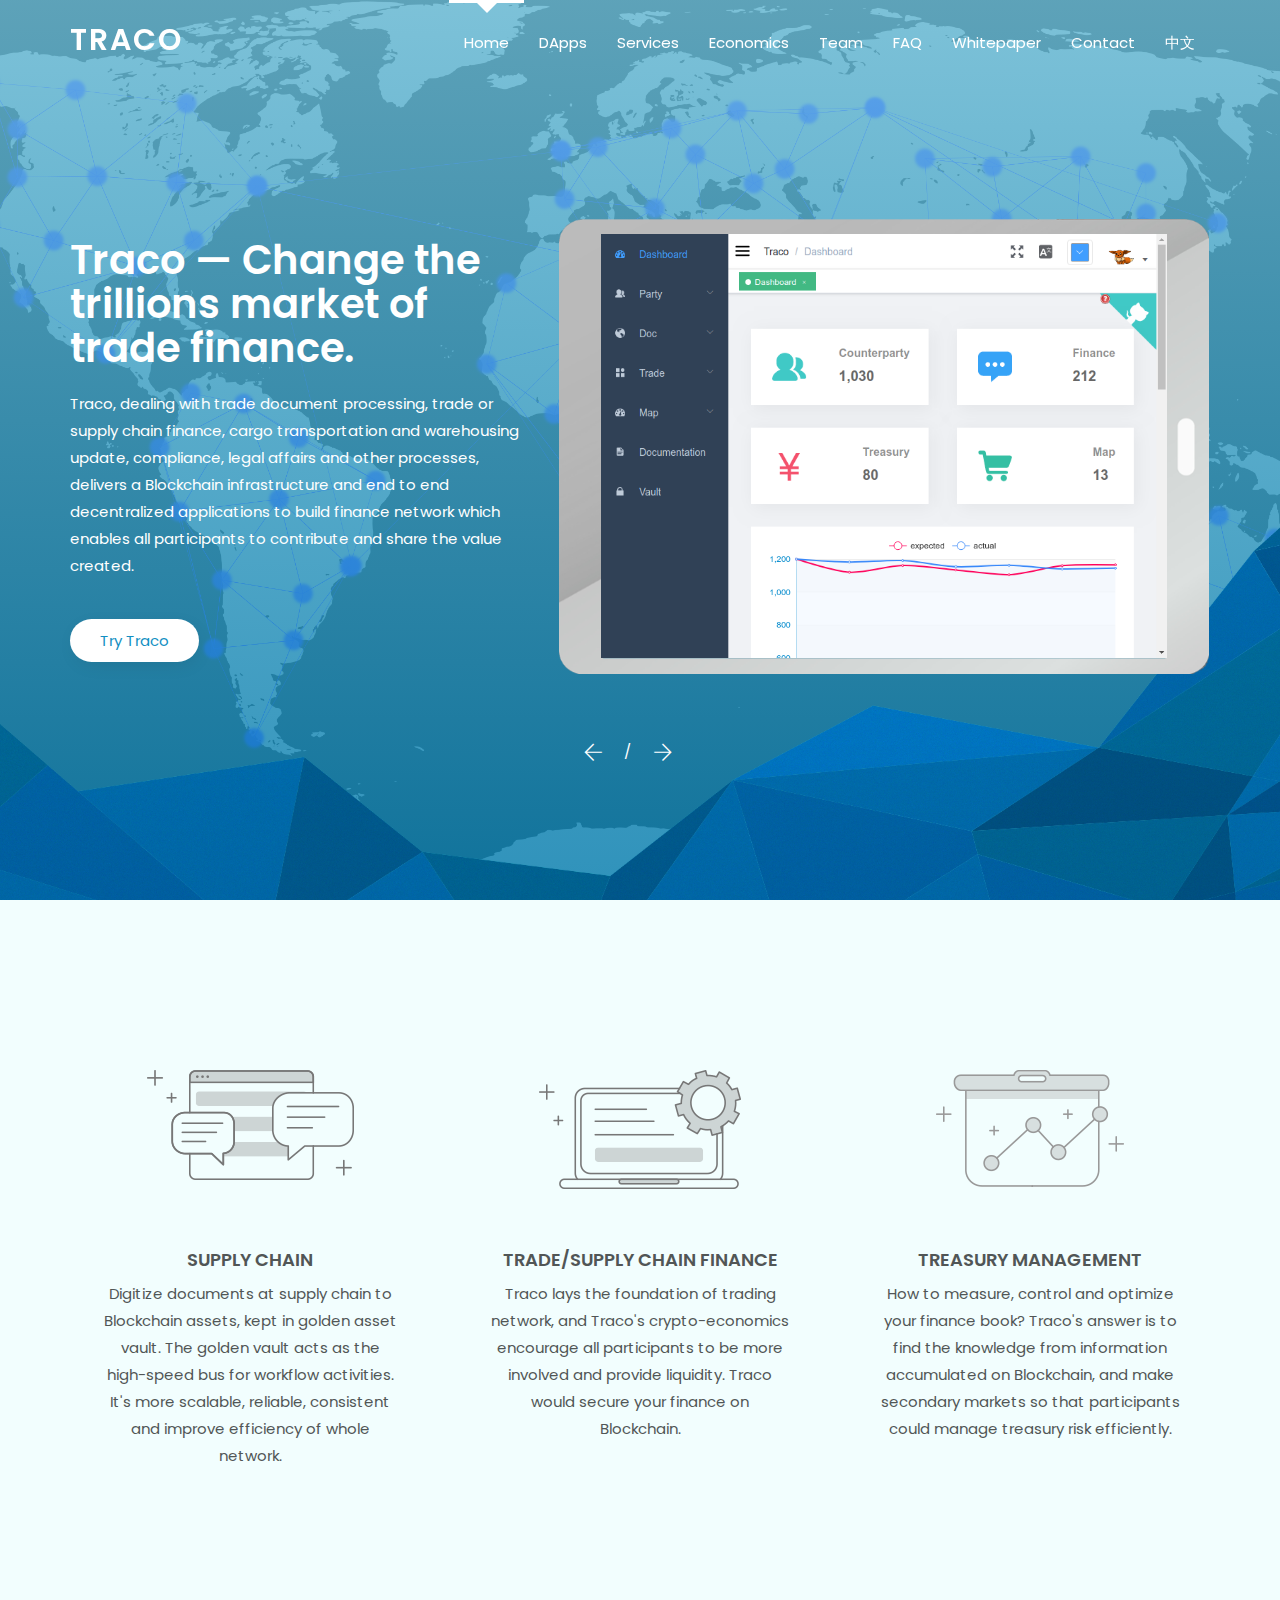
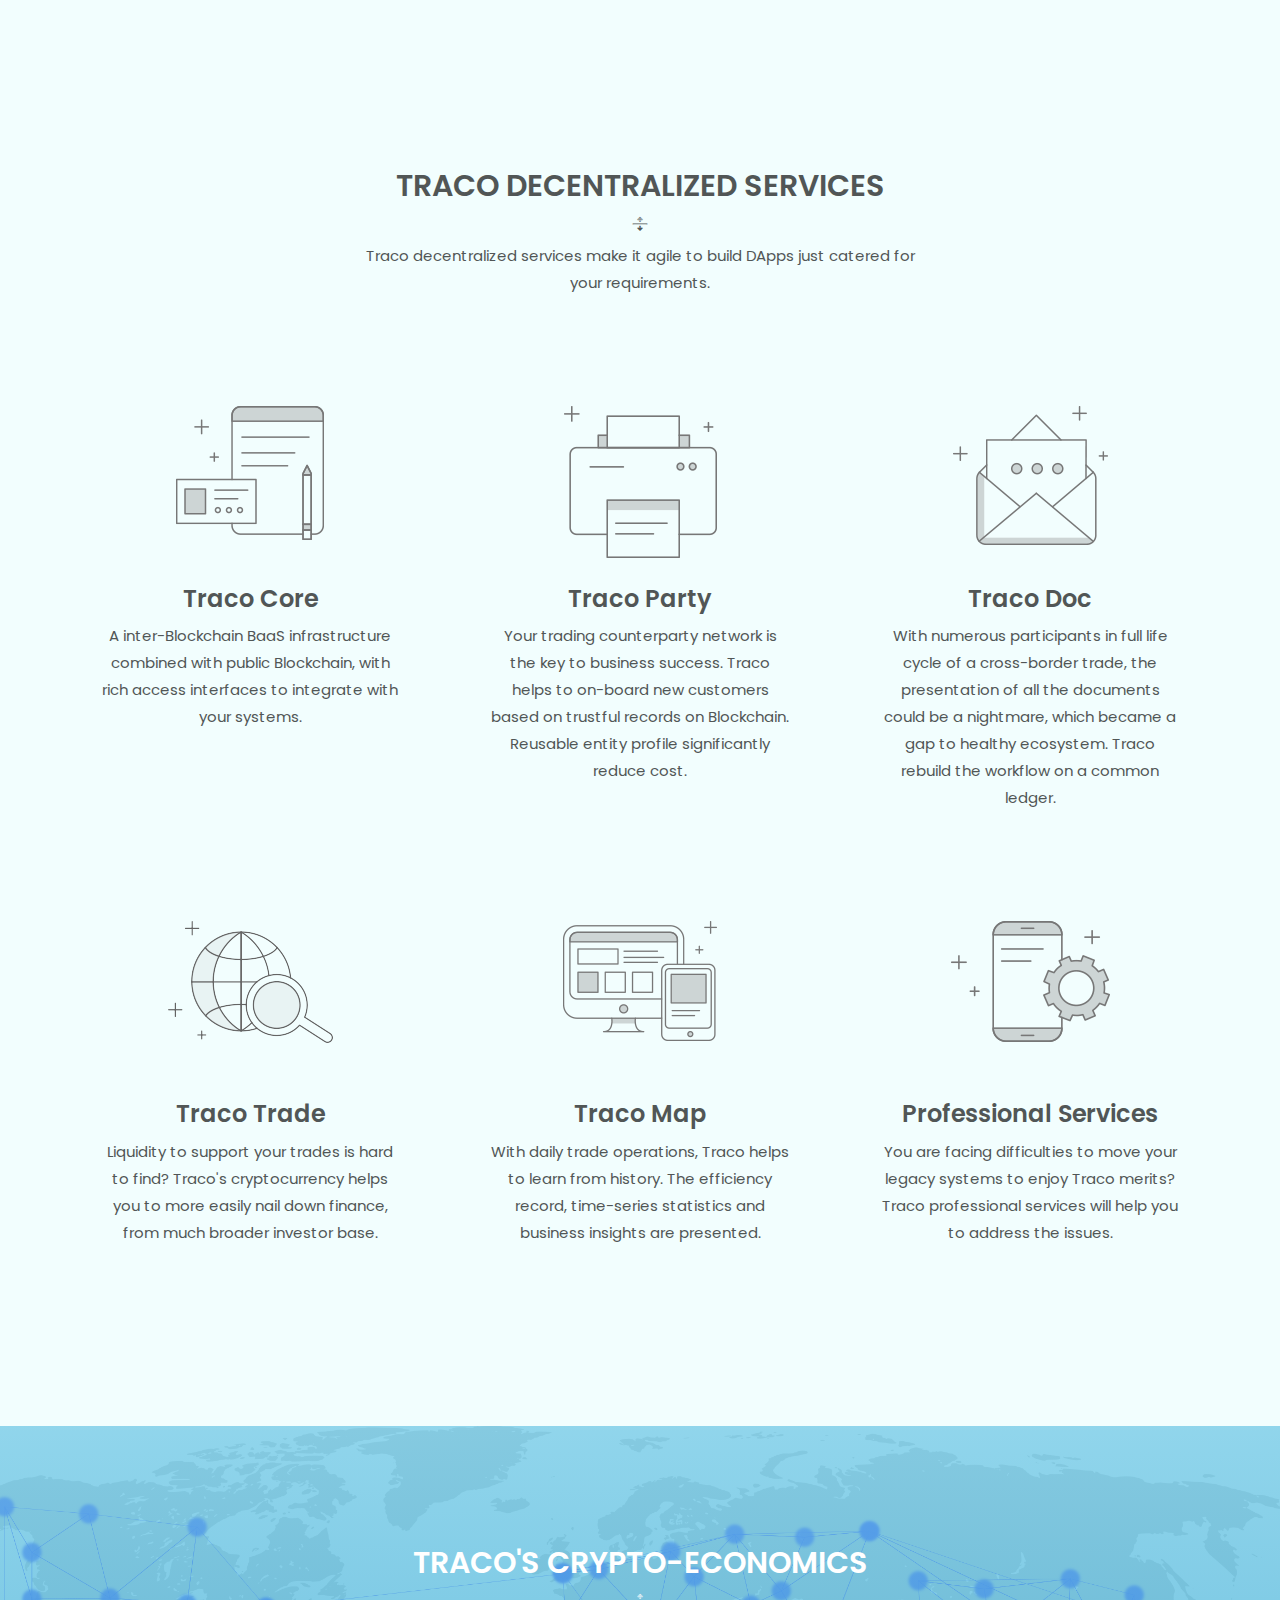
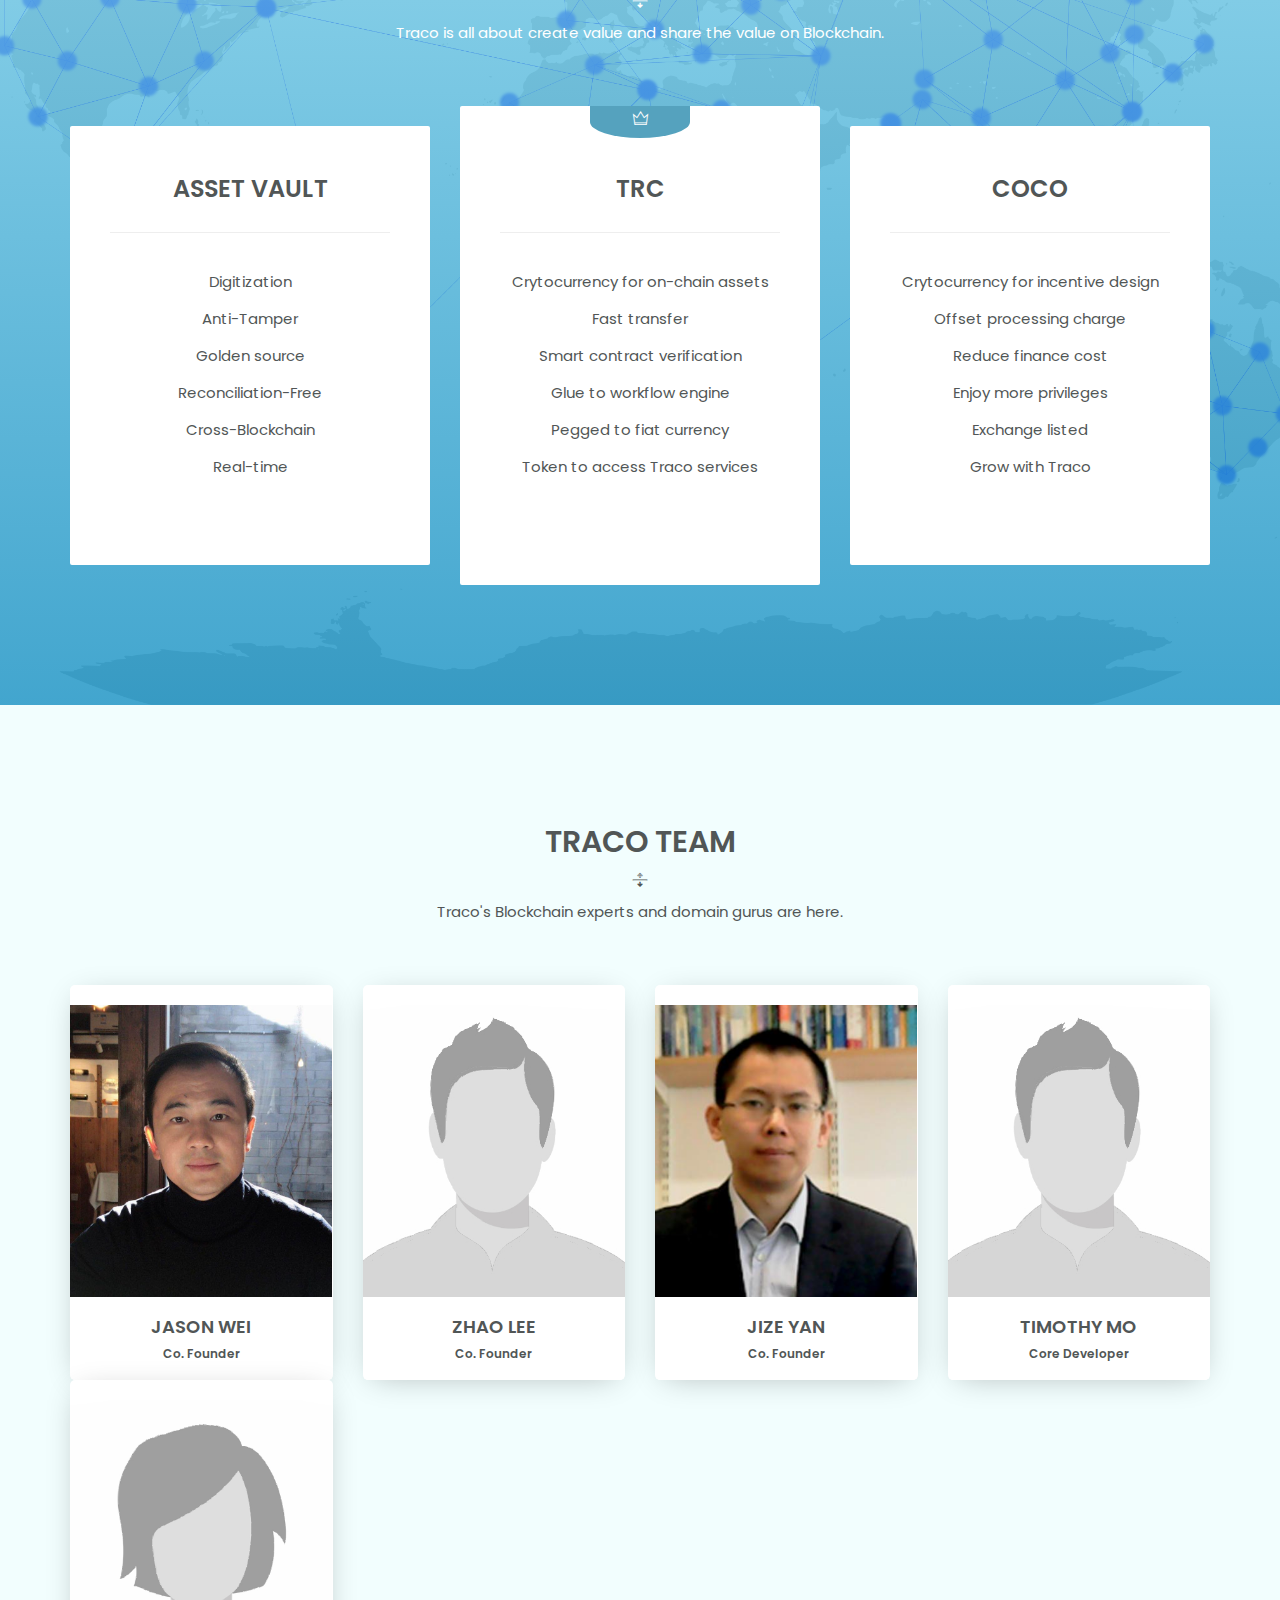
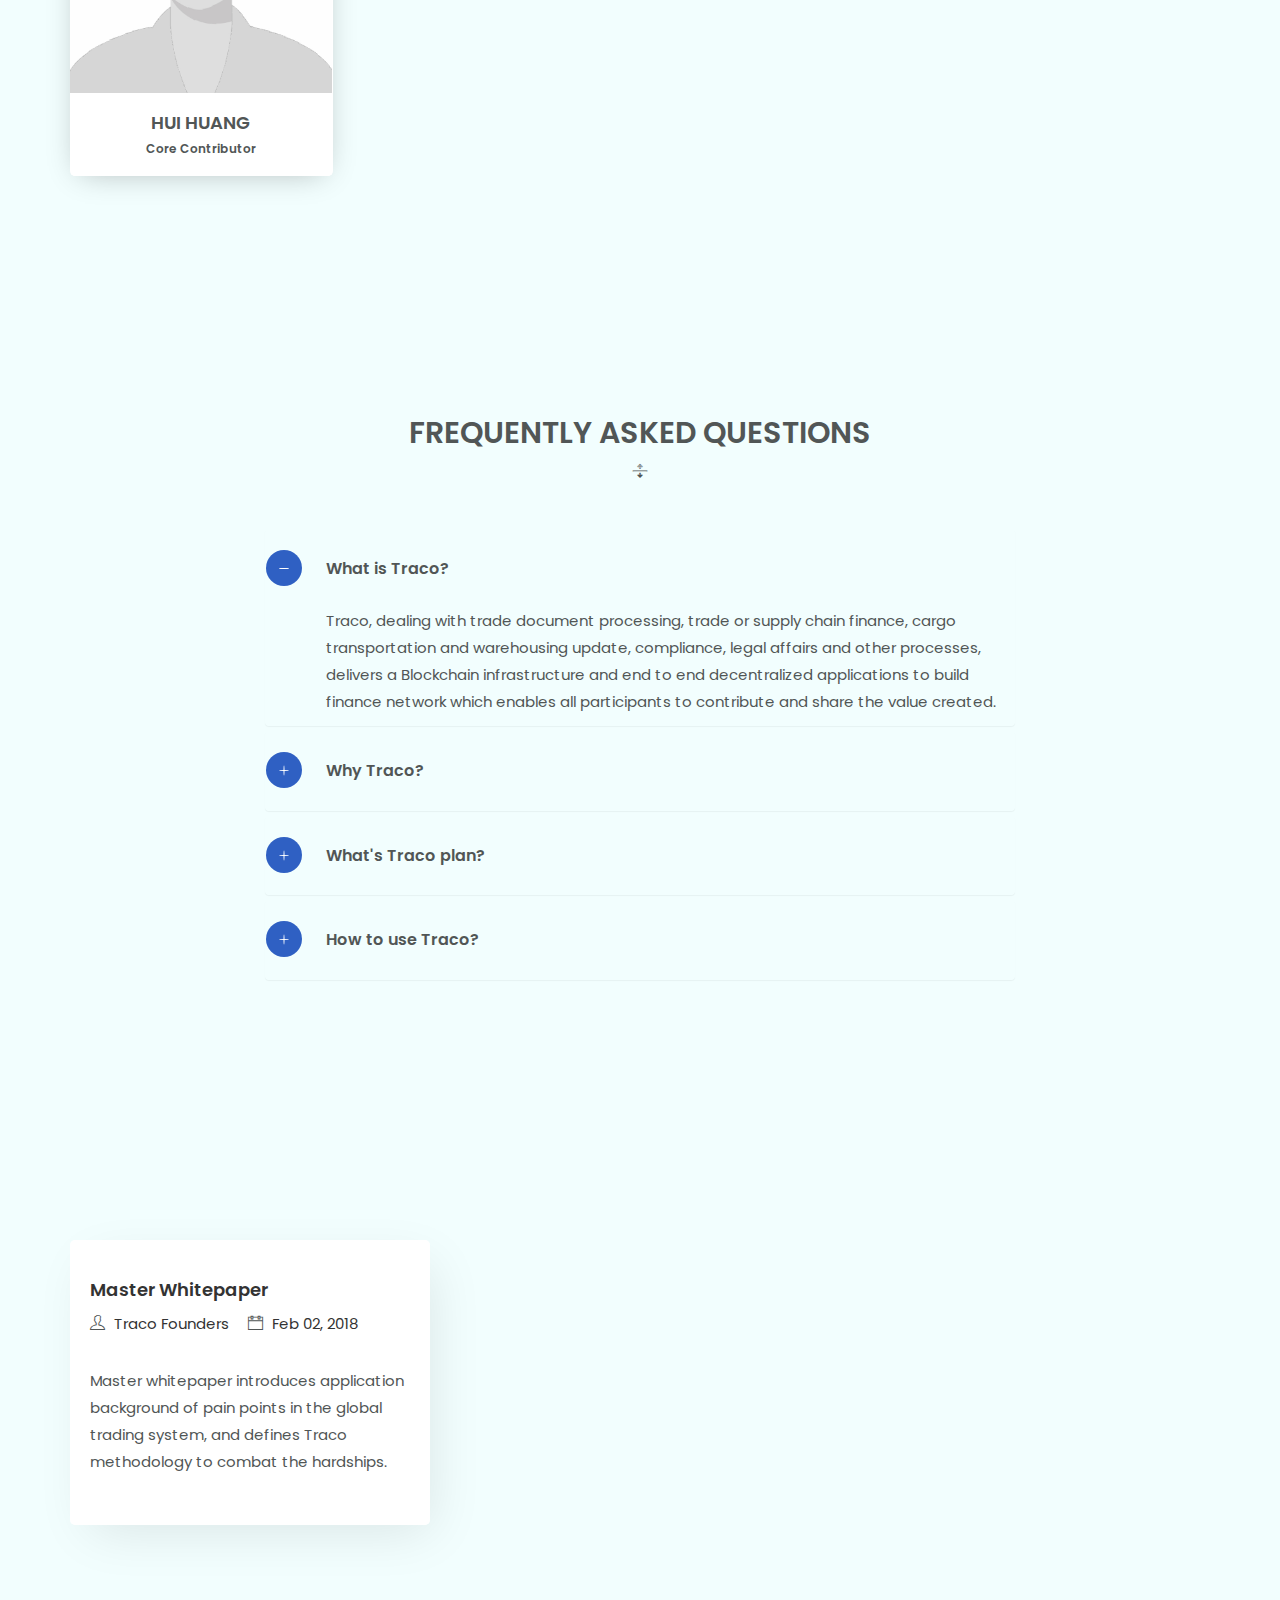
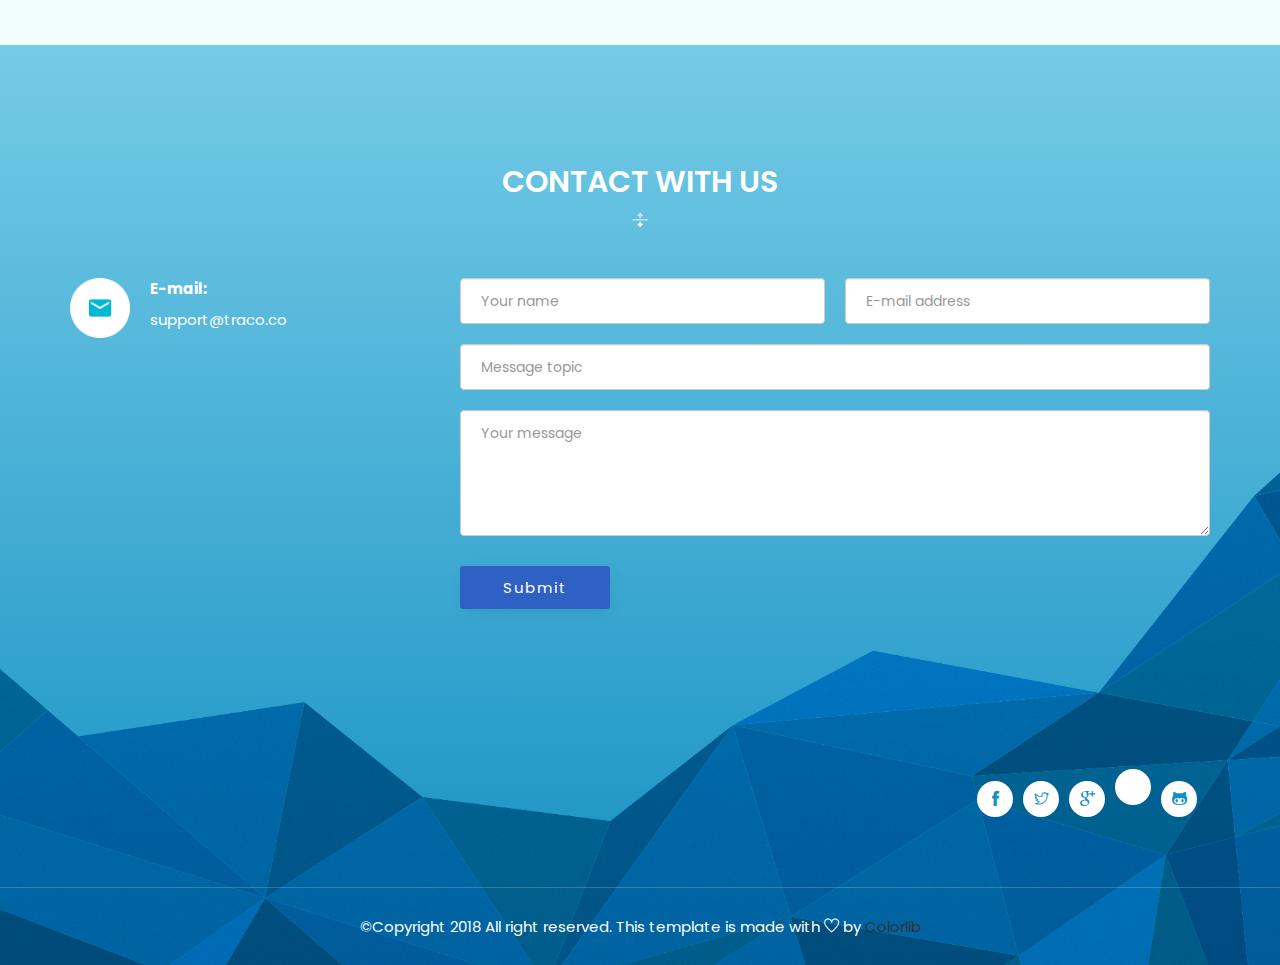
==== commit 396eb35c: "typo" ====
--- a/docs/index.html
+++ b/docs/index.html
@@ -66,6 +66,7 @@
                     <li><a href="#faq-page">FAQ</a></li>
                     <li><a href="#blog-page">Whitepaper</a></li>
                     <li><a href="#contact-page">Contact</a></li>
+                    <li><a href="index-cn.html">中文</a></li>
                 </ul>
             </nav>
         </div>
--- a/docs/style.css
+++ b/docs/style.css
@@ -399,13 +399,16 @@
 }
 
 .screen-slider .item {
-    padding: 56px 22px;
+    background: url('images/mobile2.png') no-repeat scroll center center;
+    background-size: 100%;
+    padding: 60px 42px;
     display: inline-block;
     margin: auto;
 }
 
 .screen-slider.owl-carousel .owl-item {
-    text-align: center
+    text-align: center;
+    animation-duration: 1s!important
 }
 
 .screen-slider .owl-controls {
